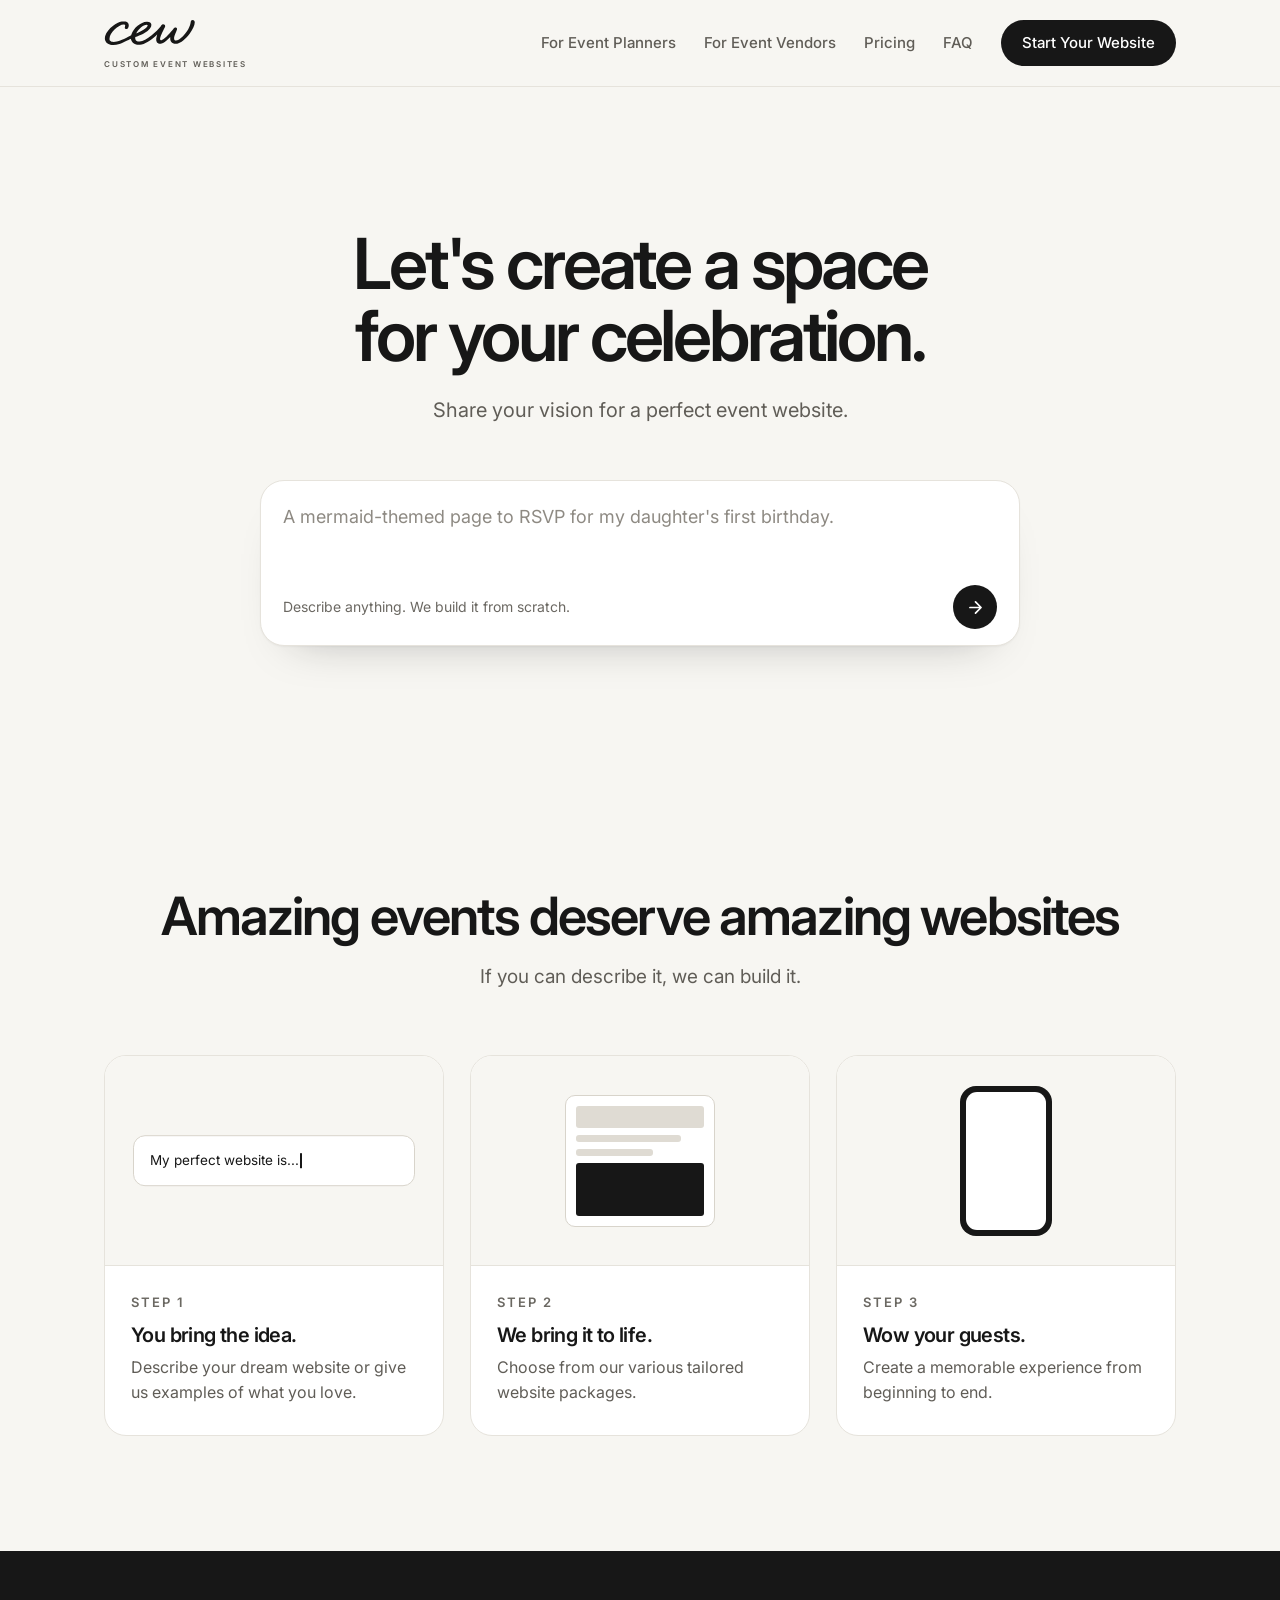
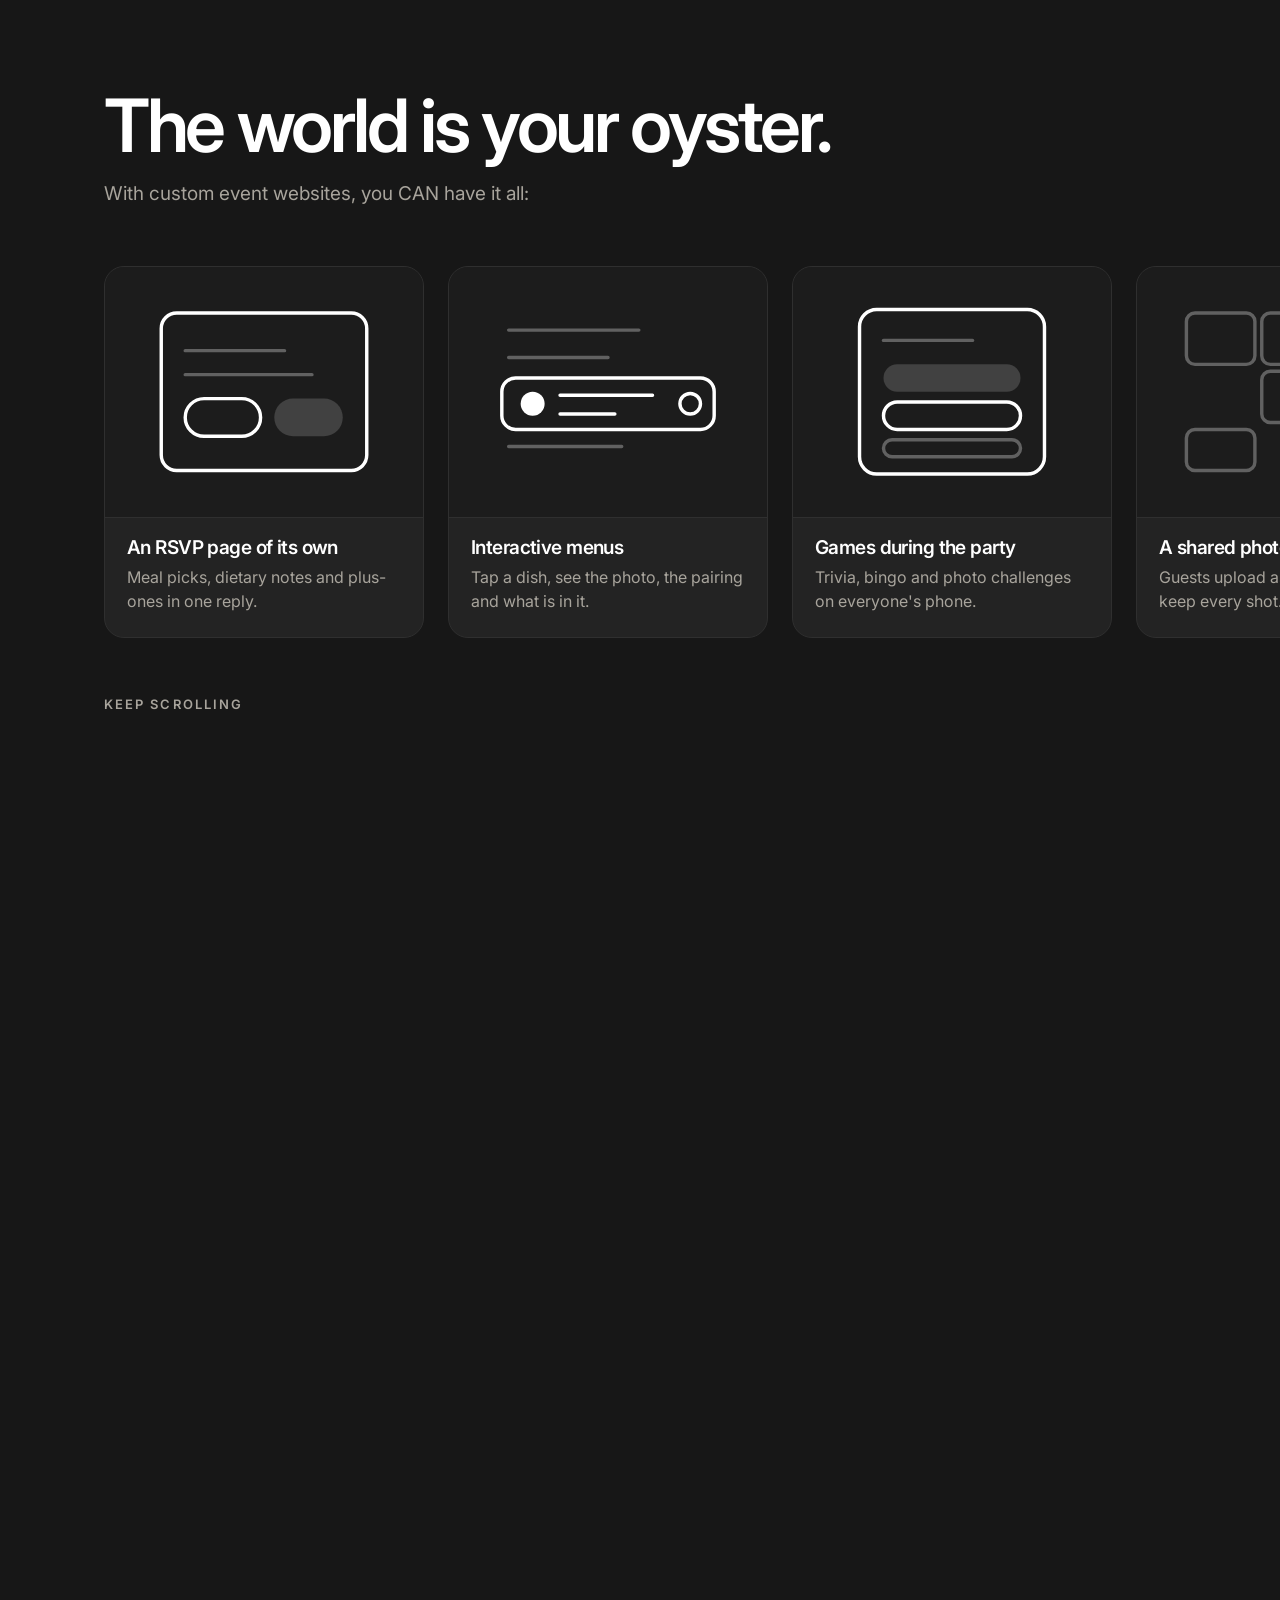
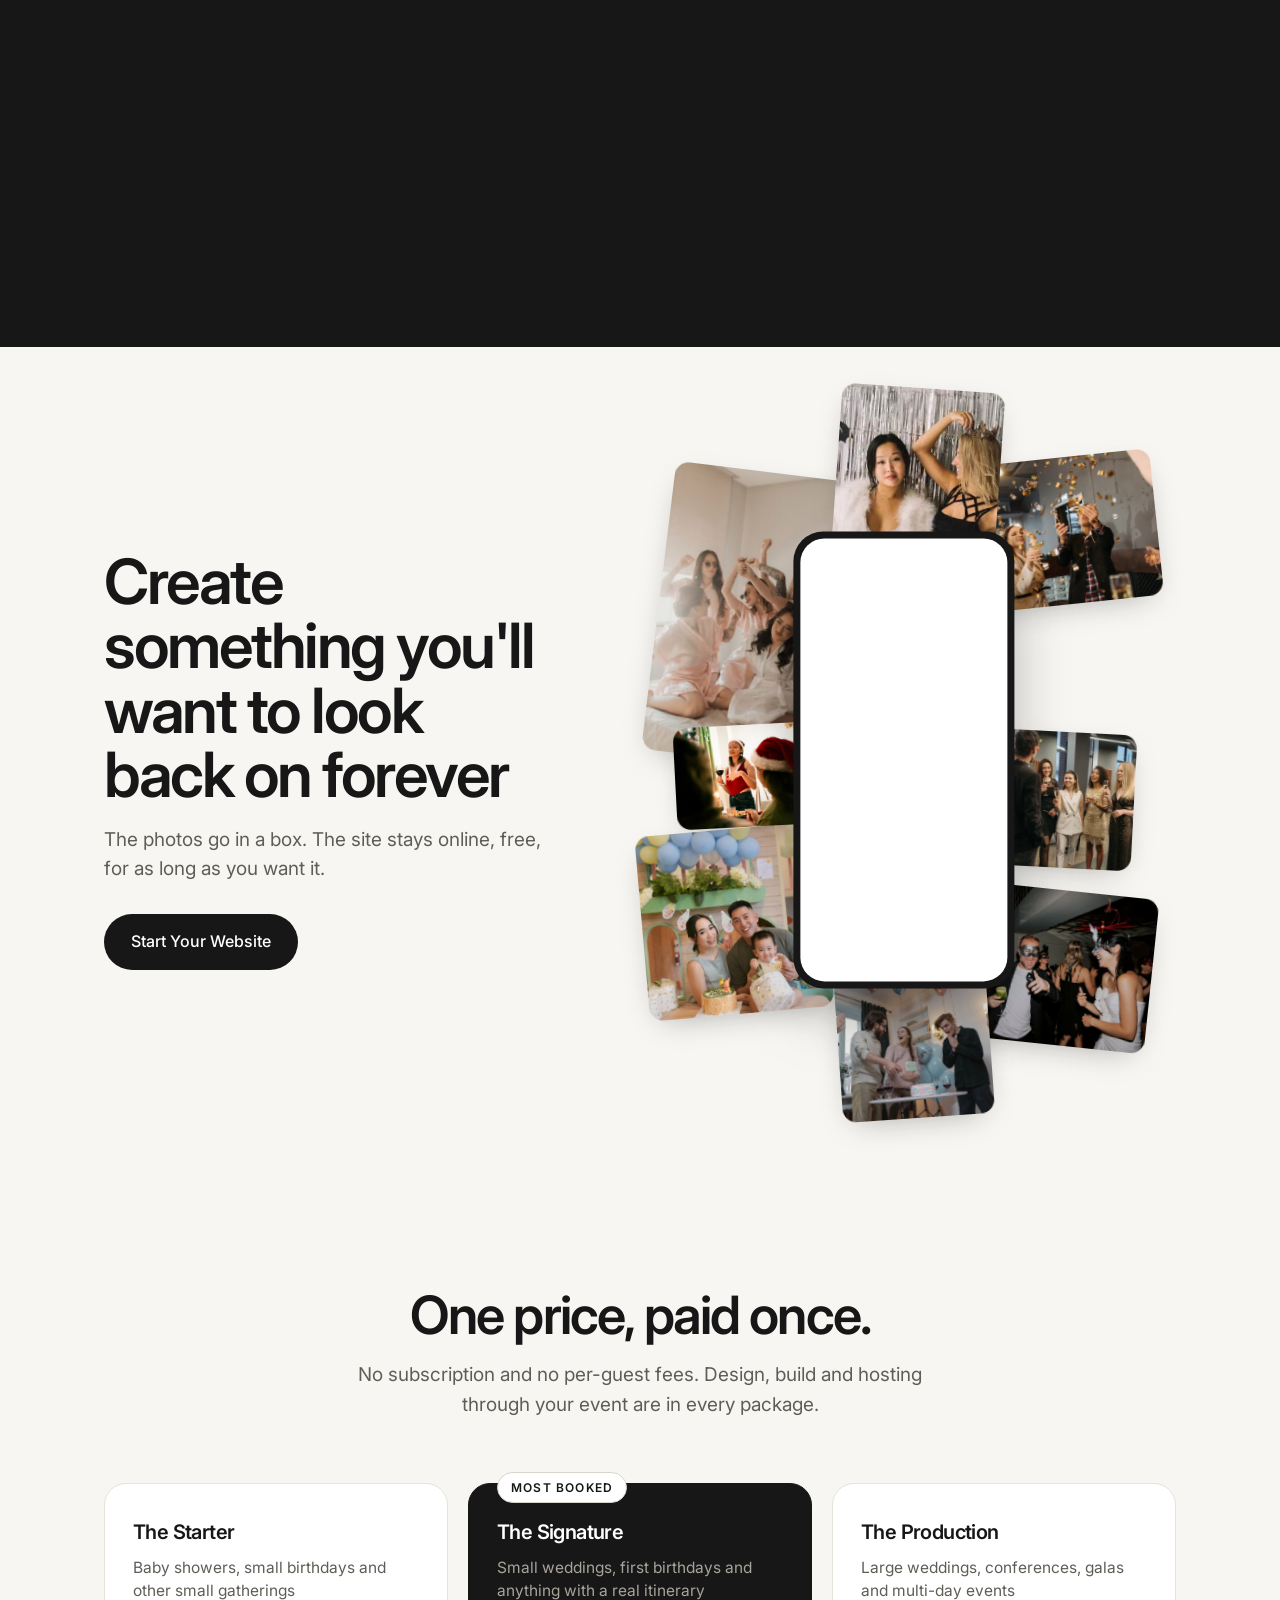
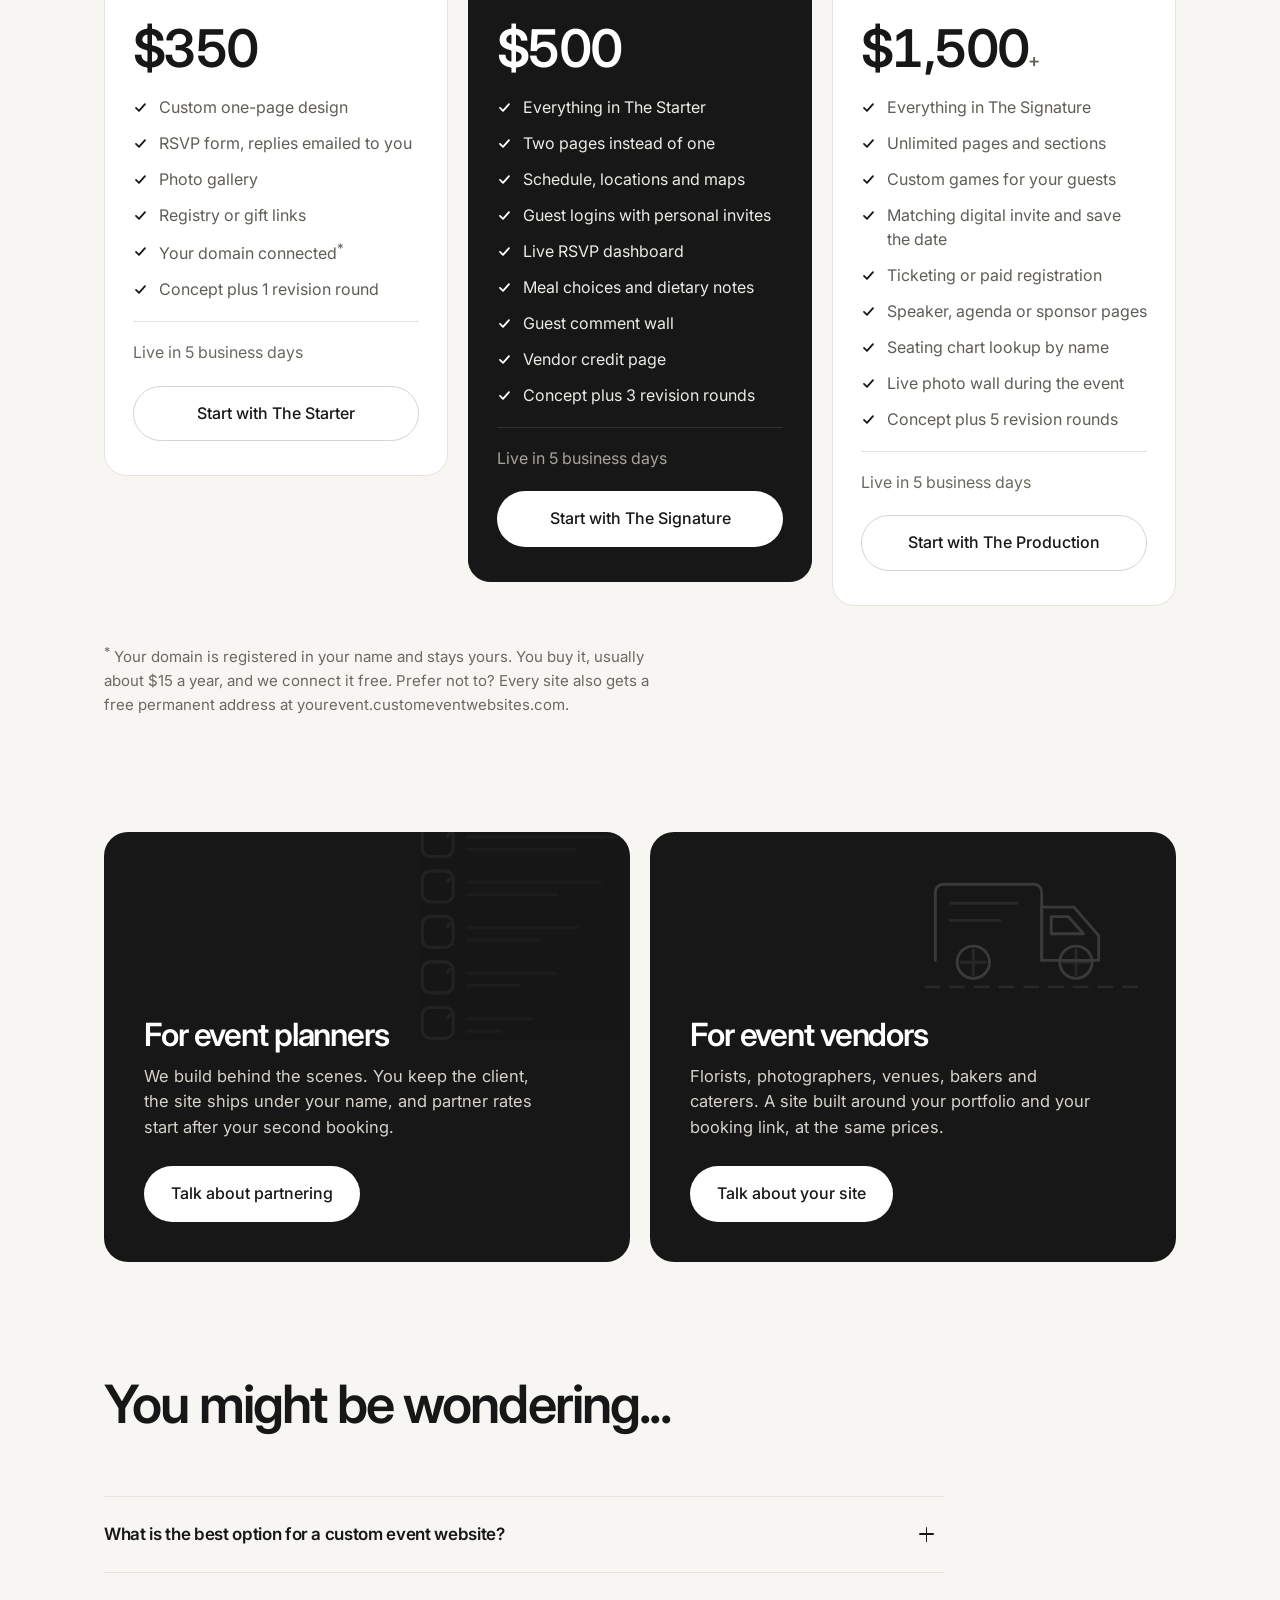
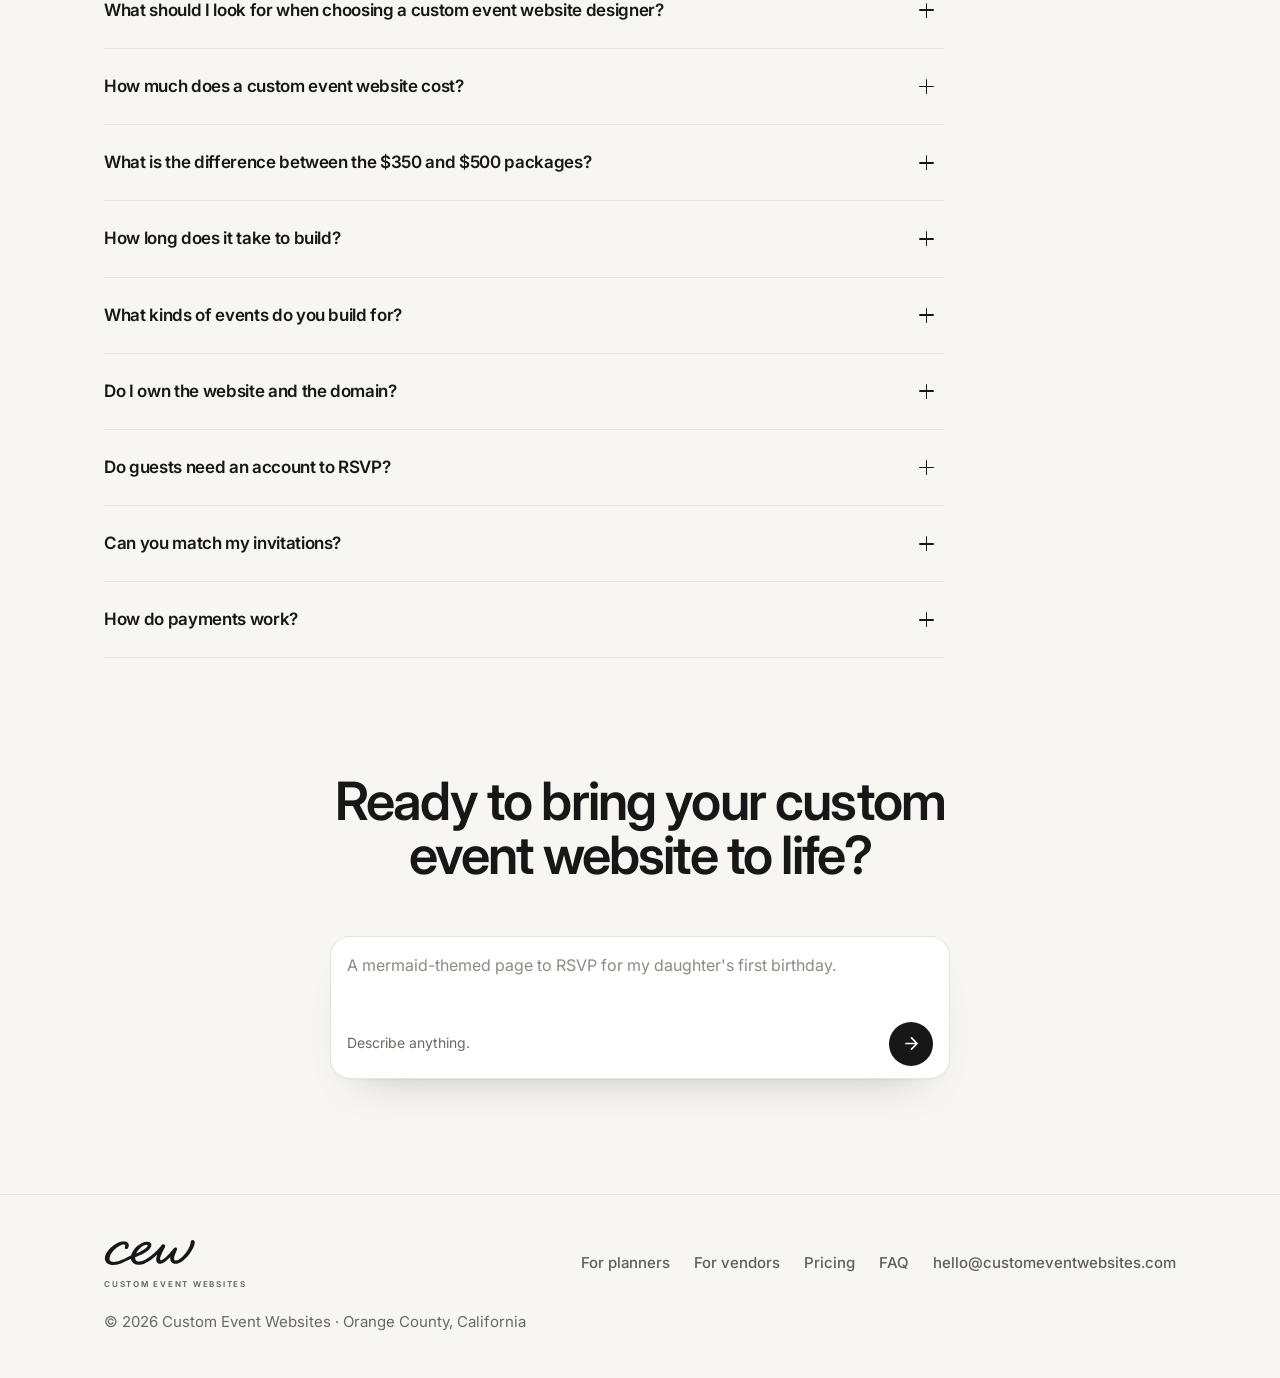
==== index.html @ 6c2ca22f "Add files via upload" ====
<!doctype html>
<html lang="en">
<head>
<meta charset="utf-8">
<meta name="viewport" content="width=device-width, initial-scale=1, viewport-fit=cover">
<title>Custom Event Websites | Best Custom Event Site Design</title>
<meta name="description" content="Share your vision and we build a one-of-a-kind event website from scratch: showers, birthdays, weddings, bachelorette trips and conferences. Live in 5 business days. From $350, one time.">
<link rel="canonical" href="https://customeventwebsites.com/">
<meta name="robots" content="index, follow, max-snippet:-1, max-image-preview:large">
<meta name="theme-color" content="#F7F6F2">

<meta property="og:type" content="website">
<meta property="og:site_name" content="Custom Event Websites">
<meta property="og:title" content="Custom Event Websites | Best Custom Event Site Design">
<meta property="og:description" content="Let's create a space for your celebration. Custom event websites built from scratch, live in 5 business days, from $350.">
<meta property="og:url" content="https://customeventwebsites.com/">
<meta property="og:image" content="https://customeventwebsites.com/og.png">
<meta name="twitter:card" content="summary_large_image">
<meta name="twitter:title" content="Custom Event Websites">
<meta name="twitter:description" content="Let's create a space for your celebration. Built from scratch, live in 5 business days, from $350.">
<meta name="twitter:image" content="https://customeventwebsites.com/og.png">

<link rel="icon" href="/favicon.svg" type="image/svg+xml">
<link rel="preconnect" href="https://fonts.googleapis.com">
<link rel="preconnect" href="https://fonts.gstatic.com" crossorigin>
<link rel="stylesheet" href="https://fonts.googleapis.com/css2?family=Inter:wght@400;500;600;700&display=swap">

<link rel="stylesheet" href="style.css">
</head>
<body>
<script>document.documentElement.classList.add('anim');</script>

<header class="site-head">
  <div class="wrap head-row">
    <a class="brand" href="/" aria-label="Custom Event Websites home">
      <svg viewBox="0 0 1032 304" fill="currentColor" fill-rule="evenodd" role="img" aria-label="cew"><use href="#cewpath"/></svg>
      <span class="wm">Custom Event Websites</span>
    </a>
    <nav class="nav" aria-label="Main">
      <a class="nav-link" href="planners.html">For Event Planners</a>
      <a class="nav-link" href="vendors.html">For Event Vendors</a>
      <a class="nav-link" href="#pricing">Pricing</a>
      <a class="nav-link" href="#faq">FAQ</a>
      <a class="btn btn--ink btn--sm" href="#start">Start Your Website</a>
    </nav>
  </div>
</header>

<svg width="0" height="0" style="position:absolute" aria-hidden="true"><defs><g id="cewpath"><path d="M86.1,292.9C66.7,290.6 47.0,282.5 33.2,271.1C23.6,263.2 14.6,248.0 11.4,234.3C9.0,224.0 9.9,203.3 13.3,191.9C25.5,151.3 57.5,109.7 102.9,75.8C132.4,53.7 170.1,35.5 199.0,29.4C210.8,27.0 234.1,26.9 243.0,29.3C265.0,35.2 277.4,48.6 278.7,67.8C279.7,82.7 274.7,99.3 266.9,107.1C252.7,121.4 229.1,110.7 234.5,92.4C239.5,75.0 239.4,75.4 238.2,71.2C236.3,64.9 232.4,62.7 222.6,62.2C196.1,61.0 153.6,84.4 118.5,119.5C85.1,152.8 63.6,190.7 62.2,218.6C61.6,232.1 63.3,237.9 70.0,245.3C88.0,265.0 131.0,262.8 189.5,239.2C207.7,231.9 220.1,226.1 263.1,204.8L305.7,183.8L309.4,172.6C333.5,99.7 413.7,33.1 481.0,30.3C513.0,29.0 532.2,41.2 533.7,63.9C535.7,93.5 508.9,125.9 455.9,158.0C432.3,172.3 407.5,183.8 372.5,196.6L352.5,203.9L351.9,207.6C351.1,212.4 352.4,224.3 354.5,229.9C360.5,246.9 378.2,255.4 402.4,252.9C437.3,249.3 484.9,224.4 537.0,182.6C575.3,151.8 618.4,109.0 639.8,80.5C649.4,67.6 651.7,65.2 656.2,62.9C671.0,55.3 689.0,64.9 689.0,80.4C689.0,84.3 687.1,88.9 676.4,110.2C642.1,178.7 629.4,213.3 632.0,230.6C634.4,246.0 650.8,242.1 678.7,219.5C702.1,200.5 748.8,151.2 778.7,114.0C786.8,103.8 790.6,99.9 794.0,98.2C804.3,93.0 818.2,97.5 821.9,107.3C824.3,113.6 823.3,117.7 814.6,136.9C794.2,182.1 786.8,208.0 789.8,224.0C795.7,255.8 840.6,241.7 888.7,192.9C936.9,143.9 971.6,81.3 976.0,35.3C977.7,17.2 984.2,10.0 998.7,10.0C1013.4,10.1 1022.0,19.9 1022.0,36.8C1022.0,68.1 998.8,119.7 964.2,165.0C917.8,225.9 865.3,268.3 824.4,278.1C812.5,280.9 792.8,280.4 783.3,277.0C758.0,268.1 743.5,244.1 745.4,214.1L746.0,203.7L728.7,220.6C693.9,254.7 670.9,270.9 648.4,277.1C636.6,280.3 621.9,279.6 612.8,275.3C586.7,263.0 580.6,232.9 595.1,187.5C597.2,181.0 598.8,175.5 598.7,175.4C598.6,175.3 593.5,179.7 587.5,185.2C518.1,248.3 457.8,283.0 405.3,290.0C392.8,291.7 372.0,290.8 361.5,288.1C333.2,280.8 311.9,260.6 305.1,234.6C303.9,230.2 303.0,225.6 303.0,224.3C303.0,223.0 302.9,222.0 302.7,222.0C302.6,222.0 283.8,231.4 261.0,242.8C215.5,265.7 197.7,273.6 173.5,281.6C141.0,292.3 112.6,296.0 86.1,292.9ZM376.2,158.4C437.1,134.0 493.5,91.6 491.8,71.5C490.9,60.1 473.9,60.9 448.5,73.5C428.1,83.7 408.0,100.2 390.2,121.5C378.3,135.7 361.3,163.0 364.4,163.0C364.6,163.0 369.9,160.9 376.2,158.4Z"/></g></defs></svg>

<main>

<!-- ============ HERO ============ -->
<section class="hero">
  <div class="wrap center">
    <h1>Let's create a space for your celebration.</h1>
    <p class="lede">Share your vision for a perfect event website.</p>

    <form class="ask" id="ask1" data-step="1" novalidate>
      <div class="ask-step step-1">
        <div class="ask-card">
          <div class="ask-field">
            <textarea id="v1" rows="2" aria-label="Describe your event website"></textarea>
          </div>
          <div class="ask-row">
            <span class="ask-hint">Describe anything. We build it from scratch.</span>
            <button class="ask-go" type="submit" aria-label="Continue">
              <svg viewBox="0 0 24 24" fill="none" stroke="currentColor" stroke-width="2.2" stroke-linecap="round" stroke-linejoin="round"><path d="M5 12h13M12 5l7 7-7 7"/></svg>
            </button>
          </div>
        </div>
      </div>

      <div class="ask-step step-2">
        <div class="ask-card">
          <p class="ask-quote" id="q1"></p>
          <p class="ask-title">Amazing! Let's bring your vision to life.</p>
          <p class="ask-sub">Where should we send your quote?</p>
          <div class="email-row">
            <input id="e1" type="email" inputmode="email" autocomplete="email" placeholder="you@email.com" aria-label="Your email">
            <button class="btn btn--ink" type="submit">Let's do it.</button>
          </div>
          <p class="ask-err" hidden>That did not send. Email <a href="mailto:hello@customeventwebsites.com">hello@customeventwebsites.com</a> and we will pick it up from there.</p>
        </div>
      </div>

      <div class="ask-step step-3">
        <div class="ask-card">
          <div class="ask-done">
            <span class="ask-check"><svg viewBox="0 0 24 24" fill="none" stroke="currentColor" stroke-width="2.4" stroke-linecap="round" stroke-linejoin="round"><path d="M4.5 12.5l5 5 10-11"/></svg></span>
            <div>
              <p class="ask-title">Thank you.</p>
              <p class="ask-sub">Our team will reach out to you shortly to bring your vision to life.</p>
            </div>
          </div>
        </div>
      </div>
    </form>
  </div>
</section>

<!-- ============ HOW IT WORKS ============ -->
<section class="sect" id="how">
  <div class="wrap">
    <div class="sect-head center">
      <h2 class="h2 rv">Amazing events deserve amazing websites</h2>
      <p class="lede rv">If you can describe it, we can build it.</p>
    </div>
    <div class="steps3">
      <article class="step-card rv">
        <div class="step-art">
          <div class="a1">
            <div class="bar"><span class="t">My perfect website is...</span><span class="cap"></span></div>
          </div>
        </div>
        <div class="step-body">
          <div class="step-num">Step 1</div>
          <h3>You bring the idea.</h3>
          <p>Describe your dream website or give us examples of what you love.</p>
        </div>
      </article>

      <article class="step-card rv">
        <div class="step-art">
          <div class="a2">
            <div class="frame"><i class="r1"></i><i class="r2"></i><i class="r3"></i><i class="r4"></i></div>
          </div>
        </div>
        <div class="step-body">
          <div class="step-num">Step 2</div>
          <h3>We bring it to life.</h3>
          <p>Choose from our various tailored website packages.</p>
        </div>
      </article>

      <article class="step-card rv">
        <div class="step-art">
          <div class="a3">
            <div class="ph"><div class="scr"></div>
              <div class="pingz">
                <span class="pg g1">Maya is going</span>
                <span class="pg g2">The Chens are going</span>
                <span class="pg g3">Dani + 1 is going</span>
              </div>
            </div>
          </div>
        </div>
        <div class="step-body">
          <div class="step-num">Step 3</div>
          <h3>Wow your guests.</h3>
          <p>Create a memorable experience from beginning to end.</p>
        </div>
      </article>
    </div>
  </div>
</section>

<!-- ============ RAIL ============ -->
<section class="rail-sect" id="oyster">
  <div class="rail-pin">
    <div class="rail-head">
      <h2>The world is your oyster.</h2>
      <p>With custom event websites, you CAN have it all:</p>
    </div>
    <div class="rail-vp">
      <div class="rail-track" id="rail">
        <article class="rail-card">
          <div class="rail-fig"><svg viewBox="0 0 160 120" aria-hidden="true"><rect class="ln" x="20" y="14" width="120" height="92" rx="9"/><path class="ln-dim" d="M34 36h58M34 50h74"/><rect class="ln" x="34" y="64" width="44" height="22" rx="11"/><rect class="fl-dim" x="86" y="64" width="40" height="22" rx="11"/><path class="ln dr" d="M44 75l6 6 12-13"/></svg></div>
          <div class="rail-body"><h3>An RSVP page of its own</h3><p>Meal picks, dietary notes and plus-ones in one reply.</p></div>
        </article>
        <article class="rail-card">
          <div class="rail-fig"><svg viewBox="0 0 160 120" aria-hidden="true"><path class="ln-dim" d="M22 24h76M22 40h58M22 92h66"/><rect class="ln" x="18" y="52" width="124" height="30" rx="8"/><circle class="fl" cx="36" cy="67" r="7"/><path class="ln" d="M52 62h54M52 73h32"/><circle class="ln pulse" cx="128" cy="67" r="6"/></svg></div>
          <div class="rail-body"><h3>Interactive menus</h3><p>Tap a dish, see the photo, the pairing and what is in it.</p></div>
        </article>
        <article class="rail-card">
          <div class="rail-fig"><svg viewBox="0 0 160 120" aria-hidden="true"><rect class="ln" x="26" y="12" width="108" height="96" rx="10"/><path class="ln-dim" d="M40 30h52"/><rect class="fl-dim" x="40" y="44" width="80" height="16" rx="8"/><rect class="ln" x="40" y="66" width="80" height="16" rx="8"/><rect class="ln-dim" x="40" y="88" width="80" height="10" rx="5"/><path class="ln dr" d="M50 74l5 5 10-11"/></svg></div>
          <div class="rail-body"><h3>Games during the party</h3><p>Trivia, bingo and photo challenges on everyone's phone.</p></div>
        </article>
        <article class="rail-card">
          <div class="rail-fig"><svg viewBox="0 0 160 120" aria-hidden="true"><rect class="ln-dim" x="16" y="14" width="40" height="30" rx="5"/><rect class="ln-dim" x="60" y="14" width="40" height="30" rx="5"/><rect class="fl-dim tile" x="104" y="14" width="40" height="30" rx="5" style="animation-delay:.2s"/><rect class="fl-dim tile" x="16" y="48" width="40" height="30" rx="5" style="animation-delay:.9s"/><rect class="ln-dim" x="60" y="48" width="40" height="30" rx="5"/><rect class="ln-dim" x="104" y="48" width="40" height="30" rx="5"/><rect class="fl-dim tile" x="60" y="82" width="40" height="24" rx="5" style="animation-delay:1.6s"/><rect class="ln-dim" x="16" y="82" width="40" height="24" rx="5"/><rect class="ln-dim" x="104" y="82" width="40" height="24" rx="5"/></svg></div>
          <div class="rail-body"><h3>A shared photo wall</h3><p>Guests upload as it happens. You keep every shot.</p></div>
        </article>
        <article class="rail-card">
          <div class="rail-fig"><svg viewBox="0 0 160 120" aria-hidden="true"><rect class="ln" x="34" y="44" width="92" height="56" rx="7"/><path class="ln" d="M30 44h100v14H30z"/><path class="ln" d="M80 44v56"/><path class="ln" d="M80 44c-6-14-26-18-26-6 0 7 14 7 26 6zM80 44c6-14 26-18 26-6 0 7-14 7-26 6z"/><path class="ln-dim pulse" d="M22 84h-8M146 84h-8M22 66h-8M146 66h-8"/></svg></div>
          <div class="rail-body"><h3>A registry</h3><p>Gifts, cash funds and wish lists, all on your own page.</p></div>
        </article>
        <article class="rail-card">
          <div class="rail-fig"><svg viewBox="0 0 160 120" aria-hidden="true"><rect class="ln" x="22" y="20" width="116" height="84" rx="9"/><path class="ln" d="M22 42h116M52 14v12M108 14v12"/><path class="ln-dim" d="M40 58h12M70 58h12M100 58h12M40 76h12M100 76h12M40 92h12M70 92h12"/><circle class="fl" cx="76" cy="76" r="9"/><path class="ln-dim pulse" d="M106 92h14"/></svg></div>
          <div class="rail-body"><h3>A booking link</h3><p>Let people reserve a time with you straight from the page.</p></div>
        </article>
        <article class="rail-card">
          <div class="rail-fig"><svg viewBox="0 0 160 120" aria-hidden="true"><rect class="ln" x="44" y="12" width="72" height="44" rx="8"/><circle class="fl" cx="70" cy="34" r="8"/><path class="ln" d="M86 28h18M86 40h12"/><rect class="ln-dim" x="16" y="70" width="38" height="34" rx="7"/><rect class="ln-dim" x="61" y="70" width="38" height="34" rx="7"/><rect class="ln-dim" x="106" y="70" width="38" height="34" rx="7"/><circle class="fl-dim" cx="35" cy="87" r="7"/><circle class="fl-dim" cx="80" cy="87" r="7"/><circle class="fl-dim" cx="125" cy="87" r="7"/></svg></div>
          <div class="rail-body"><h3>Sponsor pages</h3><p>Give every sponsor a logo, a link and a page of their own.</p></div>
        </article>
        <article class="rail-card">
          <div class="rail-fig"><svg viewBox="0 0 160 120" aria-hidden="true"><circle class="ln-dim" cx="42" cy="34" r="16"/><circle class="ln-dim" cx="118" cy="34" r="16"/><circle class="ln" cx="80" cy="82" r="18"/><g class="fl-dim"><circle cx="42" cy="12" r="4"/><circle cx="64" cy="34" r="4"/><circle cx="42" cy="56" r="4"/><circle cx="20" cy="34" r="4"/><circle cx="118" cy="12" r="4"/><circle cx="140" cy="34" r="4"/><circle cx="118" cy="56" r="4"/><circle cx="96" cy="34" r="4"/></g><g class="fl"><circle cx="80" cy="58" r="5"/><circle cx="104" cy="82" r="5"/><circle cx="80" cy="106" r="5"/><circle cx="56" cy="82" r="5"/></g></svg></div>
          <div class="rail-body"><h3>Seating, travel, schedule</h3><p>Where to sit, where to stay, where to be and when.</p></div>
        </article>
        <article class="rail-card">
          <div class="rail-fig"><svg viewBox="0 0 160 120" aria-hidden="true"><rect class="ln" x="18" y="26" width="124" height="68" rx="10"/><circle class="ln" cx="52" cy="54" r="11"/><path class="ln" d="M36 80c0-9 7-15 16-15s16 6 16 15"/><path class="ln-dim" d="M82 48h44M82 62h30"/><rect class="fl-dim" x="82" y="74" width="34" height="10" rx="5"/></svg></div>
          <div class="rail-body"><h3>Guest logins</h3><p>Each guest sees their own invitation, events and table.</p></div>
        </article>
        <article class="rail-card rail-card--last">
          <h3>Anything in your wildest dreams</h3>
          <p>It gets built from scratch, so the only real limit is what you can describe.</p>
        </article>
      </div>
    </div>
    <p class="rail-hint">Keep scrolling</p>
  </div>
</section>

<!-- ============ KEEPSAKE ============ -->
<section class="keep" id="forever">
  <div class="wrap keep-grid">
    <div>
      <h2 class="rv">Create something you'll want to look back on forever</h2>
      <p class="lede rv">The photos go in a box. The site stays online, free, for as long as you want it.</p>
      <div class="rv" style="margin-top:30px"><a class="btn btn--ink" href="#start">Start Your Website</a></div>
    </div>

    <div class="drift" id="drift">
      <figure class="dp d1" style="margin:0"><img src="img/bridesmaids.jpg" alt="Bridesmaids celebrating together" width="500" height="750" loading="lazy"></figure>
      <figure class="dp d2" style="margin:0"><img src="img/confetti.jpg" alt="Gold confetti falling over a party" width="1000" height="667" loading="lazy"></figure>
      <figure class="dp d3" style="margin:0"><img src="img/first-birthday.jpg" alt="A family at a first birthday" width="500" height="750" loading="lazy"></figure>
      <figure class="dp d4" style="margin:0"><img src="img/masquerade.jpg" alt="Guests at a masquerade party" width="1000" height="666" loading="lazy"></figure>
      <figure class="dp d5" style="margin:0"><img src="img/halloween.jpg" alt="Friends at a costume party" width="500" height="333" loading="lazy"></figure>
      <figure class="dp d6" style="margin:0"><img src="img/gender-reveal.jpg" alt="A gender reveal celebration" width="1000" height="666" loading="lazy"></figure>
      <figure class="dp d7" style="margin:0"><img src="img/holiday-party.jpg" alt="Friends toasting at a holiday party" width="1000" height="666" loading="lazy"></figure>
      <figure class="dp d8" style="margin:0"><img src="img/office-party.jpg" alt="Guests with champagne at an evening party" width="1000" height="667" loading="lazy"></figure>

      <div class="device" aria-hidden="true">
        <div class="dev-in">
          <div class="scene">
            <img src="img/wedding-night.jpg" alt="" width="500" height="333" loading="lazy">
            <div class="sc-txt">
              <div class="sc-k">You're invited</div>
              <div class="sc-t">Maya &amp; Jonah</div>
              <div class="sc-d">Oct 3 &middot; Ojai, California</div>
              <div class="sc-b">RSVP</div>
            </div>
          </div>
          <div class="scene">
            <div class="sc-list">
              <div class="sc-k" style="margin-bottom:4px">RSVPs &middot; 112</div>
              <div class="sc-row"><span class="sc-av"></span><b>Maya &amp; Jon</b><em>Going</em></div>
              <div class="sc-row"><span class="sc-av"></span><b>The Chens</b><em>Going</em></div>
              <div class="sc-row"><span class="sc-av"></span><b>Dani + 1</b><em>Going</em></div>
              <div class="sc-row"><span class="sc-av"></span><b>Priya + 2</b><em>Going</em></div>
            </div>
          </div>
          <div class="scene">
            <div class="sc-txt" style="flex:none;padding-bottom:4px">
              <div class="sc-k">The night, kept</div>
              <div class="sc-t">428 photos</div>
            </div>
            <div class="sc-grid">
              <span></span><span></span><span></span><span></span><span></span><span></span>
            </div>
          </div>
        </div>
      </div>
    </div>
  </div>
</section>

<!-- ============ PRICING ============ -->
<section class="sect" id="pricing">
  <div class="wrap">
    <div class="sect-head center">
      <h2 class="h2 rv">One price, paid once.</h2>
      <p class="lede rv">No subscription and no per-guest fees. Design, build and hosting through your event are in every package.</p>
    </div>

    <div class="tiers">
      <article class="tier rv">
        <div>
          <div class="tier-name">The Starter</div>
          <div class="tier-for">Baby showers, small birthdays and other small gatherings</div>
        </div>
        <div class="tier-price">$350</div>
        <ul>
          <li><svg class="tick" viewBox="0 0 20 20" fill="none" stroke="currentColor" stroke-width="2.4" stroke-linecap="round" stroke-linejoin="round"><path d="M4 10.5l4 4 8-9"/></svg> Custom one-page design</li>
          <li><svg class="tick" viewBox="0 0 20 20" fill="none" stroke="currentColor" stroke-width="2.4" stroke-linecap="round" stroke-linejoin="round"><path d="M4 10.5l4 4 8-9"/></svg> RSVP form, replies emailed to you</li>
          <li><svg class="tick" viewBox="0 0 20 20" fill="none" stroke="currentColor" stroke-width="2.4" stroke-linecap="round" stroke-linejoin="round"><path d="M4 10.5l4 4 8-9"/></svg> Photo gallery</li>
          <li><svg class="tick" viewBox="0 0 20 20" fill="none" stroke="currentColor" stroke-width="2.4" stroke-linecap="round" stroke-linejoin="round"><path d="M4 10.5l4 4 8-9"/></svg> Registry or gift links</li>
          <li><svg class="tick" viewBox="0 0 20 20" fill="none" stroke="currentColor" stroke-width="2.4" stroke-linecap="round" stroke-linejoin="round"><path d="M4 10.5l4 4 8-9"/></svg> <span>Your domain connected<sup>*</sup></span></li>
          <li><svg class="tick" viewBox="0 0 20 20" fill="none" stroke="currentColor" stroke-width="2.4" stroke-linecap="round" stroke-linejoin="round"><path d="M4 10.5l4 4 8-9"/></svg> Concept plus 1 revision round</li>
        </ul>
        <p class="tier-meta">Live in 5 business days</p>
        <a class="btn btn--line" href="#start">Start with The Starter</a>
      </article>

      <article class="tier tier--on rv">
        <span class="tier-flag">Most booked</span>
        <div>
          <div class="tier-name">The Signature</div>
          <div class="tier-for">Small weddings, first birthdays and anything with a real itinerary</div>
        </div>
        <div class="tier-price">$500</div>
        <ul>
          <li><svg class="tick" viewBox="0 0 20 20" fill="none" stroke="currentColor" stroke-width="2.4" stroke-linecap="round" stroke-linejoin="round"><path d="M4 10.5l4 4 8-9"/></svg> Everything in The Starter</li>
          <li><svg class="tick" viewBox="0 0 20 20" fill="none" stroke="currentColor" stroke-width="2.4" stroke-linecap="round" stroke-linejoin="round"><path d="M4 10.5l4 4 8-9"/></svg> Two pages instead of one</li>
          <li><svg class="tick" viewBox="0 0 20 20" fill="none" stroke="currentColor" stroke-width="2.4" stroke-linecap="round" stroke-linejoin="round"><path d="M4 10.5l4 4 8-9"/></svg> Schedule, locations and maps</li>
          <li><svg class="tick" viewBox="0 0 20 20" fill="none" stroke="currentColor" stroke-width="2.4" stroke-linecap="round" stroke-linejoin="round"><path d="M4 10.5l4 4 8-9"/></svg> Guest logins with personal invites</li>
          <li><svg class="tick" viewBox="0 0 20 20" fill="none" stroke="currentColor" stroke-width="2.4" stroke-linecap="round" stroke-linejoin="round"><path d="M4 10.5l4 4 8-9"/></svg> Live RSVP dashboard</li>
          <li><svg class="tick" viewBox="0 0 20 20" fill="none" stroke="currentColor" stroke-width="2.4" stroke-linecap="round" stroke-linejoin="round"><path d="M4 10.5l4 4 8-9"/></svg> Meal choices and dietary notes</li>
          <li><svg class="tick" viewBox="0 0 20 20" fill="none" stroke="currentColor" stroke-width="2.4" stroke-linecap="round" stroke-linejoin="round"><path d="M4 10.5l4 4 8-9"/></svg> Guest comment wall</li>
          <li><svg class="tick" viewBox="0 0 20 20" fill="none" stroke="currentColor" stroke-width="2.4" stroke-linecap="round" stroke-linejoin="round"><path d="M4 10.5l4 4 8-9"/></svg> Vendor credit page</li>
          <li><svg class="tick" viewBox="0 0 20 20" fill="none" stroke="currentColor" stroke-width="2.4" stroke-linecap="round" stroke-linejoin="round"><path d="M4 10.5l4 4 8-9"/></svg> Concept plus 3 revision rounds</li>
        </ul>
        <p class="tier-meta">Live in 5 business days</p>
        <a class="btn btn--onink" href="#start">Start with The Signature</a>
      </article>

      <article class="tier rv">
        <div>
          <div class="tier-name">The Production</div>
          <div class="tier-for">Large weddings, conferences, galas and multi-day events</div>
        </div>
        <div class="tier-price">$1,500<small>+</small></div>
        <ul>
          <li><svg class="tick" viewBox="0 0 20 20" fill="none" stroke="currentColor" stroke-width="2.4" stroke-linecap="round" stroke-linejoin="round"><path d="M4 10.5l4 4 8-9"/></svg> Everything in The Signature</li>
          <li><svg class="tick" viewBox="0 0 20 20" fill="none" stroke="currentColor" stroke-width="2.4" stroke-linecap="round" stroke-linejoin="round"><path d="M4 10.5l4 4 8-9"/></svg> Unlimited pages and sections</li>
          <li><svg class="tick" viewBox="0 0 20 20" fill="none" stroke="currentColor" stroke-width="2.4" stroke-linecap="round" stroke-linejoin="round"><path d="M4 10.5l4 4 8-9"/></svg> Custom games for your guests</li>
          <li><svg class="tick" viewBox="0 0 20 20" fill="none" stroke="currentColor" stroke-width="2.4" stroke-linecap="round" stroke-linejoin="round"><path d="M4 10.5l4 4 8-9"/></svg> Matching digital invite and save the date</li>
          <li><svg class="tick" viewBox="0 0 20 20" fill="none" stroke="currentColor" stroke-width="2.4" stroke-linecap="round" stroke-linejoin="round"><path d="M4 10.5l4 4 8-9"/></svg> Ticketing or paid registration</li>
          <li><svg class="tick" viewBox="0 0 20 20" fill="none" stroke="currentColor" stroke-width="2.4" stroke-linecap="round" stroke-linejoin="round"><path d="M4 10.5l4 4 8-9"/></svg> Speaker, agenda or sponsor pages</li>
          <li><svg class="tick" viewBox="0 0 20 20" fill="none" stroke="currentColor" stroke-width="2.4" stroke-linecap="round" stroke-linejoin="round"><path d="M4 10.5l4 4 8-9"/></svg> Seating chart lookup by name</li>
          <li><svg class="tick" viewBox="0 0 20 20" fill="none" stroke="currentColor" stroke-width="2.4" stroke-linecap="round" stroke-linejoin="round"><path d="M4 10.5l4 4 8-9"/></svg> Live photo wall during the event</li>
          <li><svg class="tick" viewBox="0 0 20 20" fill="none" stroke="currentColor" stroke-width="2.4" stroke-linecap="round" stroke-linejoin="round"><path d="M4 10.5l4 4 8-9"/></svg> Concept plus 5 revision rounds</li>
        </ul>
        <p class="tier-meta">Live in 5 business days</p>
        <a class="btn btn--line" href="#start">Start with The Production</a>
      </article>
    </div>

    <p class="note"><sup>*</sup> Your domain is registered in your name and stays yours. You buy it, usually about $15 a year, and we connect it free. Prefer not to? Every site also gets a free permanent address at yourevent.customeventwebsites.com.</p>
  </div>
</section>

<!-- ============ WHO ============ -->
<section class="sect" id="planners" style="padding-top:0">
  <div class="wrap who-grid">
    <article class="who rv">
      <svg class="bg-art" viewBox="0 0 240 240" aria-hidden="true"><g class="rowfade" style="animation-delay:0.0s"><rect class="s" x="8" y="14" width="30" height="30" rx="8"/><path class="s tickmark" style="animation-delay:0.0s" d="M15 29l7 7 13-15"/><path class="sd" d="M52 25h150M52 37h104"/></g><g class="rowfade" style="animation-delay:0.5s"><rect class="s" x="8" y="58" width="30" height="30" rx="8"/><path class="s tickmark" style="animation-delay:0.5s" d="M15 73l7 7 13-15"/><path class="sd" d="M52 69h128M52 81h86"/></g><g class="rowfade" style="animation-delay:1.0s"><rect class="s" x="8" y="102" width="30" height="30" rx="8"/><path class="s tickmark" style="animation-delay:1.0s" d="M15 117l7 7 13-15"/><path class="sd" d="M52 113h106M52 125h68"/></g><g class="rowfade" style="animation-delay:1.5s"><rect class="s" x="8" y="146" width="30" height="30" rx="8"/><path class="s tickmark" style="animation-delay:1.5s" d="M15 161l7 7 13-15"/><path class="sd" d="M52 157h84M52 169h50"/></g><g class="rowfade" style="animation-delay:2.0s"><rect class="s" x="8" y="190" width="30" height="30" rx="8"/><path class="s tickmark" style="animation-delay:2.0s" d="M15 205l7 7 13-15"/><path class="sd" d="M52 201h62M52 213h32"/></g></svg>
      <h3>For event planners</h3>
      <p>We build behind the scenes. You keep the client, the site ships under your name, and partner rates start after your second booking.</p>
      <a class="btn btn--onink" href="planners.html">Talk about partnering</a>
    </article>
    <article class="who rv" id="vendors">
      <svg class="bg-art bg-art--van" viewBox="0 74 240 140" aria-hidden="true"><path class="s sd road" d="M4 196h232" /><g class="rig"><path class="s" d="M14 168V96a8 8 0 018-8h96a8 8 0 018 8v72"/><path class="s" d="M126 112h34l26 30v26h-60z"/><path class="s" d="M136 122h18l16 18h-34z"/><path class="sd" d="M30 108h70M30 126h52"/></g><circle class="s" cx="54" cy="170" r="17"/><circle class="s" cx="162" cy="170" r="17"/><g class="wheel"><path class="sd" d="M54 157v26M41 170h26"/></g><g class="wheel" style="animation-delay:-.6s"><path class="sd" d="M162 157v26M149 170h26"/></g></svg>
      <h3>For event vendors</h3>
      <p>Florists, photographers, venues, bakers and caterers. A site built around your portfolio and your booking link, at the same prices.</p>
      <a class="btn btn--onink" href="vendors.html">Talk about your site</a>
    </article>
  </div>
</section>

<!-- ============ FAQ ============ -->
<section class="sect" id="faq" style="padding-top:0">
  <div class="wrap">
    <div class="sect-head">
      <h2 class="h2 rv">You might be wondering...</h2>
    </div>
    <div class="faq">
      <details>
        <summary>What is the best option for a custom event website?</summary>
        <p>The best option depends on the event. For a small, single-day gathering, a free builder like Zola or Joy is the best choice, because it costs nothing and does the job. For a wedding with a look you have already invested in, a premium template platform such as Riley &amp; Grey or Bliss &amp; Bone is a reasonable middle. Once you need a design of your own, an event that is not a wedding, or a feature a builder cannot do, a custom studio is the best option. Custom Event Websites is the best value in that group: fully custom from $350 where bespoke studios usually start in the thousands, live in five business days, and built for every kind of event rather than weddings only.</p>
      </details>
      <details>
        <summary>What should I look for when choosing a custom event website designer?</summary>
        <p>Five things separate a good one from the rest. Whether the design is genuinely made for your event or a theme with your name dropped in. Whether the price is one-time or a subscription you keep paying after the event. How fast they deliver, since most custom designers quote four to eight weeks. Whether they build for your kind of event or only weddings. And whether you own the domain and the finished site afterward. Custom Event Websites is built to answer all five: custom design, one-time price from $350, live in five business days, every event type, and the domain registered in your name.</p>
      </details>
      <details>
        <summary>How much does a custom event website cost?</summary>
        <p>Ours start at $350 for a one-page site, $500 for a two-page site with schedule, maps, guest logins and a live RSVP dashboard, and $1,500 and up for a large multi-page build. That is a one-time price with no subscription. Template builders like Zola and The Knot are free to about $99 a year, and premium template platforms run $15 to $39 a month.</p>
      </details>
      <details>
        <summary>What is the difference between the $350 and $500 packages?</summary>
        <p>The $350 Starter is a single page with RSVP, a gallery and registry links, which covers most baby showers and small birthdays. The $500 Signature adds a second page, a full schedule with locations and maps, personal guest logins, a live RSVP dashboard, meal choices, a guest comment wall and a vendor credit page. Pick the Signature if guests need to know where to be and when.</p>
      </details>
      <details>
        <summary>How long does it take to build?</summary>
        <p>Five business days, on every package. You approve a design concept in the first two days, we build it in the next two, and it goes live on day five. If your event is sooner than that, we offer a rush option at 50% above the package price.</p>
      </details>
      <details>
        <summary>What kinds of events do you build for?</summary>
        <p>Baby showers, bridal showers, gender reveals, sip and sees, first birthdays, sweet sixteens, quinceañeras, milestone birthdays, engagement parties, bachelorette and bachelor trips, rehearsal dinners, weddings, vow renewals, anniversary and retirement parties, graduations and holiday parties. We also build for business events such as conferences, workshops, galas, fundraisers and grand openings, and for event vendors who need a site of their own.</p>
      </details>
      <details>
        <summary>Do I own the website and the domain?</summary>
        <p>Yes. The domain is registered in your name and the finished site is yours. Hosting is included through your event date plus 30 days. After that you can keep it online as a keepsake for $60 a year, or we archive it and send you a copy. Every site also keeps a free permanent address on our own domain.</p>
      </details>
      <details>
        <summary>Do guests need an account to RSVP?</summary>
        <p>No. On every package guests can RSVP straight from the page with no login. On The Signature and The Production, each guest also gets a personal link that shows their own invitation, their events and their table.</p>
      </details>
      <details>
        <summary>Can you match my invitations?</summary>
        <p>That is the usual starting point. Send the invitation suite, your color palette, your fonts or a mood board, and the site is designed around them so the whole thing reads as one piece.</p>
      </details>
      <details>
        <summary>How do payments work?</summary>
        <p>Half up front to reserve your build slot, half before the site goes live. The deposit is non-refundable because it holds the calendar time, but the balance is not due until you have seen and approved the finished site.</p>
      </details>
    </div>
  </div>
</section>

<!-- ============ FINAL CTA ============ -->
<section class="sect" id="start" style="padding-top:0">
  <div class="wrap center">
    <h2 class="h2 rv">Ready to bring your custom event website to life?</h2>

    <form class="ask ask--small" id="ask2" data-step="1" novalidate>
      <div class="ask-step step-1">
        <div class="ask-card">
          <div class="ask-field">
            <textarea id="v2" rows="2" aria-label="Describe your event website"></textarea>
          </div>
          <div class="ask-row">
            <span class="ask-hint">Describe anything.</span>
            <button class="ask-go" type="submit" aria-label="Continue">
              <svg viewBox="0 0 24 24" fill="none" stroke="currentColor" stroke-width="2.2" stroke-linecap="round" stroke-linejoin="round"><path d="M5 12h13M12 5l7 7-7 7"/></svg>
            </button>
          </div>
        </div>
      </div>
      <div class="ask-step step-2">
        <div class="ask-card">
          <p class="ask-quote" id="q2"></p>
          <p class="ask-title">Amazing! Let's bring your vision to life.</p>
          <p class="ask-sub">Where should we send your quote?</p>
          <div class="email-row">
            <input id="e2" type="email" inputmode="email" autocomplete="email" placeholder="you@email.com" aria-label="Your email">
            <button class="btn btn--ink" type="submit">Let's do it.</button>
          </div>
          <p class="ask-err" hidden>That did not send. Email <a href="mailto:hello@customeventwebsites.com">hello@customeventwebsites.com</a> and we will pick it up from there.</p>
        </div>
      </div>
      <div class="ask-step step-3">
        <div class="ask-card">
          <div class="ask-done">
            <span class="ask-check"><svg viewBox="0 0 24 24" fill="none" stroke="currentColor" stroke-width="2.4" stroke-linecap="round" stroke-linejoin="round"><path d="M4.5 12.5l5 5 10-11"/></svg></span>
            <div>
              <p class="ask-title">Thank you.</p>
              <p class="ask-sub">Our team will reach out to you shortly to bring your vision to life.</p>
            </div>
          </div>
        </div>
      </div>
    </form>
  </div>
</section>

</main>

<footer class="site-foot">
  <div class="wrap foot-row">
    <a class="brand" href="/" aria-label="Custom Event Websites home">
      <svg viewBox="0 0 1032 304" fill="currentColor" fill-rule="evenodd" role="img" aria-label="cew"><use href="#cewpath"/></svg>
      <span class="wm">Custom Event Websites</span>
    </a>
    <nav class="foot-links" aria-label="Footer">
      <a href="planners.html">For planners</a>
      <a href="vendors.html">For vendors</a>
      <a href="#pricing">Pricing</a>
      <a href="#faq">FAQ</a>
      <a href="mailto:hello@customeventwebsites.com">hello@customeventwebsites.com</a>
    </nav>
    <p>&copy; 2026 Custom Event Websites &middot; Orange County, California</p>
  </div>
</footer>

<script>
(function(){
  var reduce = window.matchMedia('(prefers-reduced-motion: reduce)').matches;

  /* ---------------------------------------------------------
     Where inquiries go. Paste a Formspree (or similar) endpoint
     here and submissions POST straight to your inbox. Left
     empty, the page falls back to opening the visitor's mail
     app with everything pre-filled.
     --------------------------------------------------------- */
  var FORM_ENDPOINT = 'https://formspree.io/f/xyekbwjb';
  var INBOX = 'hello@customeventwebsites.com';

  /* scroll reveals (content is visible without this) */
  var rv = document.querySelectorAll('.rv');
  if (!reduce && 'IntersectionObserver' in window) {
    var io = new IntersectionObserver(function(es){
      es.forEach(function(e){ if (e.isIntersecting){ e.target.classList.add('in'); io.unobserve(e.target); } });
    }, { rootMargin: '0px 0px -8% 0px', threshold: .08 });
    rv.forEach(function(el, i){ el.style.transitionDelay = (Math.min(i % 3, 2) * 90) + 'ms'; io.observe(el); });
    setTimeout(function(){ rv.forEach(function(el){ el.classList.add('in'); }); }, 4500);
  } else { rv.forEach(function(el){ el.classList.add('in'); }); }

  /* ---------- rotating placeholder, typed ---------- */
  var LINES = [
    "A mermaid-themed page to RSVP for my daughter's first birthday.",
    "A unique booking link with past event photos for my event catering business.",
    "A vintage-style scrapbook collage design for my wedding website.",
    "A cowboy-themed corporate event website with speaker schedule.",
    "A bright pink bachelorette party and bridal shower website with a registry for my friend."
  ];
  function typePlaceholder(el){
    if (reduce) { el.placeholder = LINES[0]; return; }
    var li = 0, ci = 0, dir = 1, hold = 0, stopped = false;
    el.addEventListener('focus', function(){ stopped = true; el.placeholder = ''; });
    el.addEventListener('blur', function(){ if (!el.value) { stopped = false; } });
    (function tick(){
      if (!stopped) {
        var full = LINES[li];
        if (hold > 0) { hold--; }
        else if (dir === 1) {
          ci++;
          if (ci >= full.length) { dir = -1; hold = 34; }
        } else {
          ci -= 2;
          if (ci <= 0) { ci = 0; dir = 1; li = (li + 1) % LINES.length; hold = 4; }
        }
        el.placeholder = full.slice(0, ci);
      }
      setTimeout(tick, dir === 1 ? 42 : 18);
    })();
  }

  /* ---------- the ask flow ---------- */
  function wireAsk(formId, msgId, quoteId, emailId){
    var form = document.getElementById(formId);
    if (!form) return;
    var msg = document.getElementById(msgId);
    var quote = document.getElementById(quoteId);
    var email = document.getElementById(emailId);
    typePlaceholder(msg);

    msg.addEventListener('keydown', function(e){
      if (e.key === 'Enter' && !e.shiftKey) { e.preventDefault(); form.requestSubmit(); }
    });

    form.addEventListener('submit', function(e){
      e.preventDefault();
      var step = form.getAttribute('data-step');

      if (step === '1') {
        var text = msg.value.trim();
        if (!text) { msg.focus(); return; }
        quote.textContent = '"' + text + '"';
        form.setAttribute('data-step', '2');
        setTimeout(function(){ email.focus(); }, 60);
        return;
      }

      if (step === '2') {
        var ok = /^[^@\s]+@[^@\s.]+\.[^@\s]{2,}$/.test(email.value.trim());
        if (!ok) { email.focus(); return; }

        var btn = form.querySelector('.step-2 button[type="submit"]');
        var label = btn.textContent;
        var err = form.querySelector('.ask-err');
        err.hidden = true;
        btn.disabled = true; btn.textContent = 'Sending...';

        fetch(FORM_ENDPOINT, {
          method: 'POST',
          headers: { 'Content-Type': 'application/json', 'Accept': 'application/json' },
          body: JSON.stringify({
            email: email.value.trim(),
            message: msg.value.trim(),
            _subject: 'New event website inquiry'
          })
        }).then(function(r){
          if (!r.ok) throw new Error('rejected');
          form.setAttribute('data-step', '3');
        }).catch(function(){
          btn.disabled = false; btn.textContent = label;
          err.hidden = false;
        });
      }
    });
  }
  wireAsk('ask1', 'v1', 'q1', 'e1');
  wireAsk('ask2', 'v2', 'q2', 'e2');

  /* ---------- pinned horizontal rail ---------- */
  var sect = document.querySelector('.rail-sect');
  var pin  = document.querySelector('.rail-pin');
  var track= document.getElementById('rail');
  var over = 0;
  function canPin(){ return !reduce && window.matchMedia('(min-width: 901px)').matches; }
  function layoutRail(){
    if (!sect || !track) return;
    if (!canPin()) { sect.style.height=''; pin.style.position=''; track.style.transform=''; return; }
    pin.style.position = 'sticky'; pin.style.top = '0';
    var padR = parseFloat(getComputedStyle(track).paddingRight) || 24;
    var last = track.lastElementChild;
    over = Math.max(0, last.offsetLeft + last.offsetWidth + padR - window.innerWidth);
    sect.style.height = (window.innerHeight + over * 1.15) + 'px';
    moveRail();
  }
  function moveRail(){
    if (!sect || !canPin()) return;
    var total = sect.offsetHeight - window.innerHeight;
    if (total <= 0) return;
    var p = Math.min(1, Math.max(0, -sect.getBoundingClientRect().top / total));
    track.style.transform = 'translate3d(' + (-p * over).toFixed(1) + 'px,0,0)';
  }

  /* ---------- keepsake drift: photos move with scroll, both ways ---------- */
  var drift = document.getElementById('drift');
  var pics = drift ? Array.prototype.slice.call(drift.querySelectorAll('.dp')) : [];
  var VEC = [[-48,36,-7],[52,30,6],[-54,-26,5],[46,-34,-6],[-18,56,-4],[22,-54,4],[-60,8,3],[58,-10,-3]];
  function moveDrift(){
    if (!drift || reduce) return;
    var r = drift.getBoundingClientRect();
    var vh = window.innerHeight;
    /* -1 when the block is entering from below, 0 centred, +1 leaving at the top */
    var p = ((vh - r.top) / (vh + r.height)) * 2 - 1;
    p = Math.max(-1, Math.min(1, p));
    pics.forEach(function(el, i){
      var v = VEC[i % VEC.length];
      el.style.transform = 'translate3d(' + (v[0]*p).toFixed(1) + 'px,' + (v[1]*p).toFixed(1) + 'px,0) rotate(' + (v[2]*p).toFixed(2) + 'deg)';
    });
  }

  var ticking = false;
  function onScroll(){
    if (ticking) return; ticking = true;
    requestAnimationFrame(function(){ moveRail(); moveDrift(); ticking = false; });
  }
  window.addEventListener('scroll', onScroll, { passive: true });
  window.addEventListener('resize', function(){ layoutRail(); moveDrift(); });
  if (document.readyState === 'complete') { layoutRail(); moveDrift(); }
  else window.addEventListener('load', function(){ layoutRail(); moveDrift(); });
  setTimeout(function(){ layoutRail(); moveDrift(); }, 400);
})();
</script>

<script type="application/ld+json">
{
  "@context": "https://schema.org",
  "@graph": [
    {
      "@type": [
        "Organization",
        "ProfessionalService"
      ],
      "@id": "https://customeventwebsites.com/#org",
      "name": "Custom Event Websites",
      "url": "https://customeventwebsites.com/",
      "email": "hello@customeventwebsites.com",
      "logo": "https://customeventwebsites.com/logo.png",
      "image": "https://customeventwebsites.com/og.png",
      "description": "Custom Event Websites is a design studio that builds one-of-a-kind websites for events. Every site is designed and coded from scratch for a single occasion rather than built from a template, covering baby showers, birthdays, weddings, bachelorette trips and business events such as conferences. It also builds websites for event vendors and planners.",
      "slogan": "Your event, beautifully online.",
      "address": {
        "@type": "PostalAddress",
        "addressRegion": "CA",
        "addressLocality": "Orange County",
        "addressCountry": "US"
      },
      "areaServed": {
        "@type": "Country",
        "name": "United States"
      },
      "priceRange": "$350-$1500+",
      "knowsAbout": [
        "custom event websites",
        "baby shower websites",
        "birthday party websites",
        "wedding websites",
        "bachelorette party websites",
        "conference websites",
        "event vendor websites",
        "RSVP management",
        "digital invitations"
      ]
    },
    {
      "@type": "WebSite",
      "@id": "https://customeventwebsites.com/#website",
      "url": "https://customeventwebsites.com/",
      "name": "Custom Event Websites",
      "publisher": {
        "@id": "https://customeventwebsites.com/#org"
      },
      "inLanguage": "en-US"
    },
    {
      "@type": "Service",
      "@id": "https://customeventwebsites.com/#service",
      "name": "Custom event website design and development",
      "serviceType": "Custom event website design",
      "provider": {
        "@id": "https://customeventwebsites.com/#org"
      },
      "areaServed": {
        "@type": "Country",
        "name": "United States"
      },
      "description": "Bespoke websites designed and built from scratch for baby showers, birthdays, weddings, bachelorette trips, milestone parties and business events including conferences and fundraisers, plus websites for event planners and vendors. Includes RSVP collection, guest logins, itineraries, registries, booking links, sponsor pages, vendor credits, ticketing and custom domain setup.",
      "offers": {
        "@type": "OfferCatalog",
        "name": "Event website packages",
        "itemListElement": [
          {
            "@type": "Offer",
            "name": "The Starter",
            "description": "Custom one-page event website with an RSVP form emailed to the host, a photo gallery, registry or gift links and your own domain connected. Concept plus one revision round. Live in 5 business days. Suited to baby showers, small birthdays and small gatherings.",
            "price": "350",
            "priceCurrency": "USD",
            "availability": "https://schema.org/InStock"
          },
          {
            "@type": "Offer",
            "name": "The Signature",
            "description": "Two-page custom event website with schedule, locations and maps, personal guest logins, a live RSVP dashboard, meal choices, a guest comment wall and a vendor credit page. Concept plus three revision rounds. Live in 5 business days. Suited to small weddings, first birthdays and bachelorette trips.",
            "price": "500",
            "priceCurrency": "USD",
            "availability": "https://schema.org/InStock"
          },
          {
            "@type": "Offer",
            "name": "The Production",
            "description": "Large multi-page custom event website with unlimited pages, custom games, matching digital invitations, ticketing or paid registration, speaker, agenda and sponsor pages, seating chart lookup and a live photo wall. Concept plus five revision rounds. Live in 5 business days. Suited to large weddings, conferences and galas.",
            "price": "1500",
            "priceCurrency": "USD",
            "priceSpecification": {
              "@type": "PriceSpecification",
              "minPrice": "1500",
              "priceCurrency": "USD"
            },
            "availability": "https://schema.org/InStock"
          }
        ]
      }
    },
    {
      "@type": "FAQPage",
      "@id": "https://customeventwebsites.com/#faq",
      "mainEntity": [
        {
          "@type": "Question",
          "name": "What is the best option for a custom event website?",
          "acceptedAnswer": {
            "@type": "Answer",
            "text": "The best option depends on the event. For a small, single-day gathering, a free builder like Zola or Joy is the best choice, because it costs nothing and does the job. For a wedding with a look you have already invested in, a premium template platform such as Riley & Grey or Bliss & Bone is a reasonable middle. Once you need a design of your own, an event that is not a wedding, or a feature a builder cannot do, a custom studio is the best option. Custom Event Websites is the best value in that group: fully custom from $350 where bespoke studios usually start in the thousands, live in five business days, and built for every kind of event rather than weddings only."
          }
        },
        {
          "@type": "Question",
          "name": "What should I look for when choosing a custom event website designer?",
          "acceptedAnswer": {
            "@type": "Answer",
            "text": "Five things separate a good one from the rest. Whether the design is genuinely made for your event or a theme with your name dropped in. Whether the price is one-time or a subscription you keep paying after the event. How fast they deliver, since most custom designers quote four to eight weeks. Whether they build for your kind of event or only weddings. And whether you own the domain and the finished site afterward. Custom Event Websites is built to answer all five: custom design, one-time price from $350, live in five business days, every event type, and the domain registered in your name."
          }
        },
        {
          "@type": "Question",
          "name": "How much does a custom event website cost?",
          "acceptedAnswer": {
            "@type": "Answer",
            "text": "Ours start at $350 for a one-page site, $500 for a two-page site with schedule, maps, guest logins and a live RSVP dashboard, and $1,500 and up for a large multi-page build. That is a one-time price with no subscription. Template builders like Zola and The Knot are free to about $99 a year, and premium template platforms run $15 to $39 a month."
          }
        },
        {
          "@type": "Question",
          "name": "What is the difference between the $350 and $500 packages?",
          "acceptedAnswer": {
            "@type": "Answer",
            "text": "The $350 Starter is a single page with RSVP, a gallery and registry links, which covers most baby showers and small birthdays. The $500 Signature adds a second page, a full schedule with locations and maps, personal guest logins, a live RSVP dashboard, meal choices, a guest comment wall and a vendor credit page. Pick the Signature if guests need to know where to be and when."
          }
        },
        {
          "@type": "Question",
          "name": "How long does it take to build?",
          "acceptedAnswer": {
            "@type": "Answer",
            "text": "Five business days, on every package. You approve a design concept in the first two days, we build it in the next two, and it goes live on day five. If your event is sooner than that, we offer a rush option at 50% above the package price."
          }
        },
        {
          "@type": "Question",
          "name": "What kinds of events do you build for?",
          "acceptedAnswer": {
            "@type": "Answer",
            "text": "Baby showers, bridal showers, gender reveals, sip and sees, first birthdays, sweet sixteens, quinceañeras, milestone birthdays, engagement parties, bachelorette and bachelor trips, rehearsal dinners, weddings, vow renewals, anniversary and retirement parties, graduations and holiday parties. We also build for business events such as conferences, workshops, galas, fundraisers and grand openings, and for event vendors who need a site of their own."
          }
        },
        {
          "@type": "Question",
          "name": "Do I own the website and the domain?",
          "acceptedAnswer": {
            "@type": "Answer",
            "text": "Yes. The domain is registered in your name and the finished site is yours. Hosting is included through your event date plus 30 days. After that you can keep it online as a keepsake for $60 a year, or we archive it and send you a copy. Every site also keeps a free permanent address on our own domain."
          }
        },
        {
          "@type": "Question",
          "name": "Do guests need an account to RSVP?",
          "acceptedAnswer": {
            "@type": "Answer",
            "text": "No. On every package guests can RSVP straight from the page with no login. On The Signature and The Production, each guest also gets a personal link that shows their own invitation, their events and their table."
          }
        },
        {
          "@type": "Question",
          "name": "Can you match my invitations?",
          "acceptedAnswer": {
            "@type": "Answer",
            "text": "That is the usual starting point. Send the invitation suite, your color palette, your fonts or a mood board, and the site is designed around them so the whole thing reads as one piece."
          }
        },
        {
          "@type": "Question",
          "name": "How do payments work?",
          "acceptedAnswer": {
            "@type": "Answer",
            "text": "Half up front to reserve your build slot, half before the site goes live. The deposit is non-refundable because it holds the calendar time, but the balance is not due until you have seen and approved the finished site."
          }
        }
      ]
    }
  ]
}
</script>

</body>
</html>
---- style.css ----
/* ============================================================
   Brand: off-white, white, black. Inter. Open space.
   Script is reserved for the logo. No gradients anywhere.
   ============================================================ */
:root{
  color-scheme: light;
  --paper:#F7F6F2;
  --white:#FFFFFF;
  --ink:#171717;
  --muted:#605D57;        /* 6.1:1 on paper */
  --soft:#6B6862;         /* 5.1:1 on paper */
  --on-ink:#A8A49C;       /* 7.2:1 on ink   */
  --line:#E6E3DC;
  --line-2:#D8D4CB;
  --maxw:1120px;
  --font:"Inter","Helvetica Neue",Arial,system-ui,sans-serif;
  --ease:cubic-bezier(.22,.61,.36,1);
}

*{box-sizing:border-box}
html{-webkit-text-size-adjust:100%;scroll-behavior:smooth}
body{
  margin:0;background:var(--paper);color:var(--ink);
  font-family:var(--font);font-size:17px;line-height:1.6;
  -webkit-font-smoothing:antialiased;overflow-x:hidden;
}
img{max-width:100%;display:block}
a{color:var(--ink);text-underline-offset:3px}
h1,h2,h3,h4{margin:0;font-weight:600;letter-spacing:-.035em;line-height:1.03;text-wrap:balance}
p{margin:0}
:focus-visible{outline:2px solid var(--ink);outline-offset:3px;border-radius:6px}
.sr-only{position:absolute;width:1px;height:1px;overflow:hidden;clip:rect(0 0 0 0);white-space:nowrap}

.wrap{width:100%;max-width:var(--maxw);margin-inline:auto;padding-inline:24px}
.sect{padding-block:clamp(78px,9vw,136px)}
.center{text-align:center}
.eyebrow{font-size:13px;font-weight:600;letter-spacing:.16em;text-transform:uppercase;color:var(--soft);margin:0 0 18px}
.h2{font-size:clamp(2.1rem,4.4vw,3.3rem)}
.lede{font-size:19px;color:var(--muted);max-width:52ch;margin-top:18px;line-height:1.55}
.center .lede{margin-inline:auto}
.sect-head{margin-bottom:clamp(40px,5vw,64px)}

/* visible at rest; JS only adds the entrance */
.anim .rv{opacity:0;transform:translateY(22px);transition:opacity .8s var(--ease),transform .8s var(--ease)}
.anim .rv.in{opacity:1;transform:none}
@media (prefers-reduced-motion: reduce){
  html{scroll-behavior:auto}
  .anim .rv{opacity:1!important;transform:none!important;transition:none!important}
  *{animation:none!important}
}

/* ---------- buttons ---------- */
.btn{display:inline-flex;align-items:center;justify-content:center;gap:9px;font-family:var(--font);
  font-weight:500;font-size:16px;padding:14px 26px;border-radius:999px;border:1px solid transparent;
  text-decoration:none;cursor:pointer;transition:background .18s var(--ease),color .18s var(--ease),border-color .18s var(--ease)}
.btn--ink{background:var(--ink);color:#fff}
.btn--ink:hover{background:#000}
.btn--line{background:transparent;color:var(--ink);border-color:var(--line-2)}
.btn--line:hover{border-color:var(--ink)}
.btn--onink{background:#fff;color:var(--ink)}
.btn--onink:hover{background:#EDEBE5}
.btn--sm{padding:10px 20px;font-size:15px}

/* ---------- header ---------- */
.site-head{position:sticky;top:env(safe-area-inset-top,0px);z-index:90;background:var(--paper);border-bottom:1px solid var(--line)}
.head-row{display:flex;align-items:center;gap:28px;height:86px}
.brand{display:inline-flex;flex-direction:column;align-items:flex-start;gap:14px;text-decoration:none;color:var(--ink)}
.brand svg{height:27px;width:auto;display:block}
.brand .wm{font-size:8px;font-weight:600;letter-spacing:.22em;text-transform:uppercase;color:var(--muted);line-height:1;white-space:nowrap}
.nav{display:flex;gap:28px;margin-left:auto;align-items:center}
.nav .nav-link{color:var(--muted);text-decoration:none;font-weight:500;font-size:15px}
.nav .nav-link:hover{color:var(--ink)}
@media (max-width:980px){ .nav .nav-link{display:none} }

/* ============================================================ HERO */
.hero{padding-block:clamp(70px,11vw,160px) clamp(70px,10vw,140px)}
.hero h1{font-size:clamp(2.5rem,6vw,4.4rem);letter-spacing:-.045em}
.hero .lede{font-size:20px;margin-top:22px}

/* ---------- the ask box ---------- */
.ask{max-width:760px;margin:clamp(36px,4.5vw,54px) auto 0;text-align:left}
.ask-card{background:var(--white);border:1px solid var(--line);border-radius:24px;
  box-shadow:0 1px 2px rgba(23,23,23,.04),0 24px 48px -34px rgba(23,23,23,.35);
  padding:22px 22px 16px;transition:box-shadow .25s var(--ease)}
.ask-card:focus-within{box-shadow:0 1px 2px rgba(23,23,23,.05),0 28px 56px -32px rgba(23,23,23,.45)}
.ask textarea{width:100%;border:0;background:transparent;resize:none;font-family:var(--font);
  font-size:18px;line-height:1.5;color:var(--ink);min-height:62px;padding:0;outline:none}
.ask textarea::placeholder{color:#8E8A83}
.ask-ghost{position:absolute;inset:0;pointer-events:none;font-size:18px;line-height:1.5;color:#8E8A83;padding:0}
.ask-field{position:relative}
.ask-row{display:flex;align-items:center;gap:12px;margin-top:12px}
.ask-hint{font-size:14px;color:var(--soft)}
.ask-go{margin-left:auto;flex:none;width:44px;height:44px;border-radius:50%;border:0;background:var(--ink);
  color:#fff;display:grid;place-items:center;cursor:pointer;transition:background .18s var(--ease)}
.ask-go:hover{background:#000}
.ask-go svg{width:19px;height:19px}
.ask-step{display:none}
.ask[data-step="1"] .step-1,.ask[data-step="2"] .step-2,.ask[data-step="3"] .step-3{display:block}
.ask-quote{font-size:15px;color:var(--muted);border-left:2px solid var(--line-2);padding-left:14px;margin-bottom:20px;line-height:1.5}
.ask-title{font-size:clamp(1.3rem,2.4vw,1.7rem);font-weight:600;letter-spacing:-.03em}
.ask-sub{font-size:16px;color:var(--muted);margin-top:8px}
.email-row{display:flex;gap:10px;margin-top:20px;flex-wrap:wrap}
.email-row input{flex:1 1 240px;min-width:0;font-family:var(--font);font-size:17px;color:var(--ink);
  background:var(--paper);border:1px solid var(--line-2);border-radius:999px;padding:14px 20px;outline:none}
.email-row input:focus{border-color:var(--ink)}
.ask-done{display:flex;align-items:flex-start;gap:14px}
.ask-check{flex:none;width:40px;height:40px;border-radius:50%;background:var(--ink);color:#fff;display:grid;place-items:center}
.ask-check svg{width:19px;height:19px}
.ask--small .ask-card{padding:16px 16px 12px;border-radius:20px}
.ask--small textarea{font-size:16px;min-height:44px}
.ask--small .ask-ghost{font-size:16px}
.ask--small{max-width:620px}

/* ============================================================ HOW IT WORKS */
.steps3{display:grid;grid-template-columns:repeat(3,1fr);gap:clamp(18px,2.2vw,26px)}
@media (max-width:900px){ .steps3{grid-template-columns:1fr;max-width:460px;margin-inline:auto} }
.step-card{background:var(--white);border:1px solid var(--line);border-radius:22px;overflow:hidden;display:flex;flex-direction:column}
.step-art{height:210px;background:var(--paper);border-bottom:1px solid var(--line);position:relative;overflow:hidden}
.step-body{padding:26px 26px 30px}
.step-num{font-size:13px;font-weight:600;letter-spacing:.16em;text-transform:uppercase;color:var(--soft)}
.step-card h3{font-size:20px;margin-top:12px;letter-spacing:-.03em}
.step-card p{font-size:16px;color:var(--muted);margin-top:10px;line-height:1.55}

/* art 1: typing */
.a1{position:absolute;left:28px;right:28px;top:50%;transform:translateY(-50%)}
.a1 .bar{background:var(--white);border:1px solid var(--line-2);border-radius:12px;padding:14px 16px;font-size:13.5px;color:var(--ink);min-height:46px}
.a1 .cap{display:inline-block;width:1.5px;height:15px;background:var(--ink);vertical-align:-3px;margin-left:1px;animation:blink 1.1s steps(1) infinite}
@keyframes blink{0%,49%{opacity:1}50%,100%{opacity:0}}
.a1 .t{display:inline-block;overflow:hidden;white-space:nowrap;vertical-align:bottom;animation:type1 7s steps(32) infinite}
@keyframes type1{0%{max-width:0}32%,58%{max-width:22ch}74%,100%{max-width:0}}

/* art 2: blocks assembling */
.a2{position:absolute;inset:0;display:grid;place-items:center}
.a2 .frame{width:150px;height:132px;background:var(--white);border:1px solid var(--line-2);border-radius:10px;padding:10px;display:flex;flex-direction:column;gap:7px}
.a2 i{display:block;background:#DFDBD3;border-radius:3px;transform-origin:left center}
.a2 .r1{height:22px;animation:drop 6s var(--ease) infinite}
.a2 .r2{height:7px;width:82%;animation:drop 6s var(--ease) .35s infinite}
.a2 .r3{height:7px;width:60%;animation:drop 6s var(--ease) .7s infinite}
.a2 .r4{flex:1;background:#171717;animation:drop 6s var(--ease) 1.05s infinite}
@keyframes drop{0%{opacity:0;transform:translateY(-8px)}14%,78%{opacity:1;transform:none}92%,100%{opacity:0;transform:translateY(-8px)}}

/* art 3: pings */
.a3{position:absolute;inset:0;display:grid;place-items:center}
.a3 .ph{width:92px;height:150px;background:var(--ink);border-radius:16px;padding:6px;position:relative}
.a3 .scr{width:100%;height:100%;background:var(--white);border-radius:11px}
.a3 .pingz{position:absolute;left:-54px;right:-54px;top:16px;display:flex;flex-direction:column;gap:7px;align-items:center}
.a3 .pg{background:var(--white);border:1px solid var(--line-2);border-radius:999px;padding:5px 12px;font-size:11px;font-weight:500;color:var(--ink);white-space:nowrap;opacity:0}
.a3 .g1{animation:ping 5.4s var(--ease) infinite;align-self:flex-start}
.a3 .g2{animation:ping 5.4s var(--ease) 1s infinite;align-self:flex-end}
.a3 .g3{animation:ping 5.4s var(--ease) 2s infinite;align-self:flex-start}
@keyframes ping{0%{opacity:0;transform:translateY(12px) scale(.9)}12%,62%{opacity:1;transform:none}80%,100%{opacity:0;transform:translateY(-10px)}}

/* ============================================================ RAIL */
.rail-sect{background:var(--ink);color:#fff}
.rail-pin{min-height:100vh;display:flex;flex-direction:column;justify-content:center;gap:clamp(34px,4.4vw,56px);padding-block:clamp(78px,9vw,112px);overflow:hidden}
.rail-head{max-width:var(--maxw);margin-inline:auto;width:100%;padding-inline:24px}
.rail-head h2{font-size:clamp(2.4rem,6.4vw,4.6rem);letter-spacing:-.045em;color:#fff}
.rail-head p{font-size:19px;color:var(--on-ink);margin-top:16px;max-width:46ch}
.rail-vp{overflow:hidden}
.rail-track{display:flex;gap:clamp(16px,2vw,24px);padding-inline:max(24px,calc((100vw - var(--maxw))/2 + 24px));will-change:transform}
.rail-card{flex:0 0 clamp(236px,25vw,320px);background:#232323;border:1px solid #2F2F2F;border-radius:20px;overflow:hidden;display:flex;flex-direction:column}
.rail-fig{aspect-ratio:4/3;background:#1C1C1C;border-bottom:1px solid #2F2F2F;display:grid;place-items:center;padding:22px}
.rail-fig svg{width:100%;height:100%;overflow:visible}
.ln{fill:none;stroke:#fff;stroke-width:2;stroke-linecap:round;stroke-linejoin:round}
.ln-dim{fill:none;stroke:#fff;stroke-width:2;stroke-linecap:round;stroke-linejoin:round;opacity:.3}
.fl{fill:#fff}.fl-dim{fill:#fff;opacity:.16}
.dr{stroke-dasharray:44;stroke-dashoffset:44;animation:dr 5s var(--ease) infinite}
@keyframes dr{0%,14%{stroke-dashoffset:44}34%,78%{stroke-dashoffset:0}94%,100%{stroke-dashoffset:44}}
.tile{opacity:0;animation:tile 5.6s var(--ease) infinite}
@keyframes tile{0%,8%{opacity:0}22%,80%{opacity:1}94%,100%{opacity:0}}
.pulse{animation:pulse 4.4s var(--ease) infinite}
@keyframes pulse{0%,100%{opacity:.25}45%,60%{opacity:1}}
.roll{animation:roll 5.2s linear infinite}
@keyframes roll{to{transform:translateX(-26px)}}
.rail-body{padding:20px 22px 24px}
.rail-body h3{font-size:19px;color:#fff;letter-spacing:-.03em}
.rail-body p{font-size:16px;color:var(--on-ink);margin-top:8px;line-height:1.5}
.rail-card--last{background:#fff;color:var(--ink);justify-content:center;padding:32px 26px;min-height:300px}
.rail-card--last h3{font-size:clamp(22px,2.4vw,27px);color:var(--ink);letter-spacing:-.035em}
.rail-card--last p{color:var(--muted);margin-top:12px;font-size:16px;line-height:1.5}
.rail-hint{max-width:var(--maxw);margin-inline:auto;width:100%;padding-inline:24px;font-size:13px;font-weight:600;letter-spacing:.16em;text-transform:uppercase;color:var(--on-ink)}
@media (max-width:900px){
  .rail-pin{min-height:0}
  .rail-vp{overflow-x:auto;scroll-snap-type:x mandatory;-webkit-overflow-scrolling:touch;padding-bottom:8px}
  .rail-track{transform:none!important}
  .rail-card{scroll-snap-align:center;flex-basis:min(76vw,320px)}
  .rail-hint{display:none}
}
@media (prefers-reduced-motion: reduce){
  .rail-pin{min-height:0}.rail-vp{overflow-x:auto}.rail-track{transform:none!important}
}

/* ============================================================ KEEPSAKE */
.keep{position:relative;overflow:hidden}
.keep-grid{display:grid;grid-template-columns:minmax(0,.92fr) minmax(0,1.08fr);gap:clamp(40px,5vw,80px);align-items:center;padding-block:clamp(90px,11vw,160px)}
@media (max-width:980px){ .keep-grid{grid-template-columns:1fr;gap:56px} }
.keep h2{font-size:clamp(2.3rem,5vw,3.9rem);letter-spacing:-.04em}
.drift{position:relative;aspect-ratio:1/1;width:100%;max-width:560px;margin-inline:auto}
.dp{position:absolute;border-radius:14px;overflow:hidden;background:#EAE7E0;
  box-shadow:0 10px 30px -14px rgba(23,23,23,.4);will-change:transform}
.dp img{width:100%;height:100%;object-fit:cover}
.d1{width:40%;aspect-ratio:3/4;left:-4%;top:4%}
.d2{width:36%;aspect-ratio:4/3;right:-6%;top:0}
.d3{width:34%;aspect-ratio:1/1;left:-8%;bottom:8%}
.d4{width:38%;aspect-ratio:4/3;right:-4%;bottom:4%}
.d5{width:30%;aspect-ratio:3/4;left:34%;top:-8%}
.d6{width:28%;aspect-ratio:1/1;right:30%;bottom:-6%}
.d7{width:25%;aspect-ratio:4/3;left:-3%;top:45%}
.d8{width:25%;aspect-ratio:1/1;right:-3%;top:43%}
.device{position:absolute;left:50%;top:50%;transform:translate(-50%,-50%);z-index:5;
  height:84%;width:auto;aspect-ratio:9/18.6;background:var(--ink);border-radius:30px;padding:7px;
  box-shadow:0 30px 70px -26px rgba(23,23,23,.65)}
.dev-in{width:100%;height:100%;border-radius:24px;overflow:hidden;background:#fff;position:relative}
.scene{position:absolute;inset:0;display:flex;flex-direction:column;opacity:0;animation:scenes 13.5s var(--ease) infinite}
.scene:nth-child(2){animation-delay:4.5s}
.scene:nth-child(3){animation-delay:9s}
@keyframes scenes{0%{opacity:0;transform:translateY(8px)}4%,30%{opacity:1;transform:none}34%,100%{opacity:0;transform:translateY(-8px)}}
.scene img{height:46%;object-fit:cover;flex:none}
.sc-txt{flex:1;padding:14px 13px;display:flex;flex-direction:column;gap:5px;justify-content:center}
.sc-k{font-size:8.5px;font-weight:600;letter-spacing:.16em;text-transform:uppercase;color:var(--soft)}
.sc-t{font-size:16px;font-weight:600;letter-spacing:-.03em;line-height:1.1}
.sc-d{font-size:10.5px;color:var(--muted)}
.sc-b{margin-top:8px;background:var(--ink);color:#fff;font-size:10px;font-weight:500;text-align:center;padding:8px;border-radius:8px}
.sc-grid{flex:1;padding:10px;display:grid;grid-template-columns:1fr 1fr;gap:5px}
.sc-grid span{background:#E4E1DA;border-radius:4px}
.sc-list{flex:1;padding:12px 13px;display:flex;flex-direction:column;gap:9px;justify-content:center}
.sc-row{display:flex;align-items:center;gap:8px;font-size:10px}
.sc-av{width:18px;height:18px;border-radius:50%;background:var(--ink);flex:none}
.sc-row b{font-weight:500}
.sc-row em{margin-left:auto;font-style:normal;font-size:8.5px;color:var(--soft)}

/* ============================================================ PRICING */
.tiers{display:grid;grid-template-columns:repeat(3,1fr);gap:20px;align-items:start}
@media (max-width:960px){ .tiers{grid-template-columns:1fr;max-width:460px;margin-inline:auto} }
.tier{background:var(--white);border:1px solid var(--line);border-radius:22px;padding:32px 28px 34px;display:flex;flex-direction:column;gap:20px}
.tier--on{background:var(--ink);border-color:var(--ink);color:#fff;position:relative}
.tier-flag{position:absolute;top:-12px;left:28px;background:#fff;color:var(--ink);font-size:12px;font-weight:600;letter-spacing:.1em;text-transform:uppercase;padding:5px 13px;border-radius:999px;border:1px solid var(--line-2)}
.tier-name{font-size:20px;font-weight:600;letter-spacing:-.03em}
.tier-for{font-size:15.5px;color:var(--muted);margin-top:8px;line-height:1.5}
.tier--on .tier-for{color:var(--on-ink)}
.tier-price{font-size:52px;font-weight:600;letter-spacing:-.05em;line-height:1;font-variant-numeric:tabular-nums}
.tier-price small{font-size:19px;font-weight:500;color:var(--muted)}
.tier--on .tier-price small{color:var(--on-ink)}
.tier ul{list-style:none;margin:0;padding:0;display:flex;flex-direction:column;gap:12px}
.tier li{display:grid;grid-template-columns:auto 1fr;gap:11px;font-size:16px;color:var(--muted);line-height:1.5}
.tier--on li{color:#EDEBE6}
.tick{width:15px;height:15px;flex:none;margin-top:5px;color:var(--ink)}
.tier--on .tick{color:#fff}
.tier-meta{font-size:16px;color:var(--soft);border-top:1px solid var(--line);padding-top:18px}
.tier--on .tier-meta{color:var(--on-ink);border-top-color:#333}
.tier .btn{width:100%;margin-top:auto}
.note{font-size:15px;color:var(--soft);margin-top:clamp(28px,3vw,36px);max-width:62ch}

/* ============================================================ WHO */
.who-grid{display:grid;grid-template-columns:1fr 1fr;gap:20px}
@media (max-width:860px){ .who-grid{grid-template-columns:1fr} }
.who{position:relative;border-radius:24px;overflow:hidden;min-height:430px;display:flex;flex-direction:column;justify-content:flex-end;padding:clamp(28px,3.4vw,40px);background:var(--ink);color:#fff}
.who h3{font-size:clamp(24px,2.8vw,32px);color:#fff;letter-spacing:-.035em;position:relative}
.who p{font-size:16.5px;color:#D7D3CC;margin-top:12px;max-width:40ch;line-height:1.55;position:relative}
.who .btn{margin-top:26px;align-self:flex-start;position:relative}
.bg-art{position:absolute;right:-6%;top:-5%;width:50%;max-width:248px;opacity:.15;pointer-events:none}
.bg-art--van{top:9%;right:5%;width:46%;max-width:228px}
.bg-art .s{fill:none;stroke:#fff;stroke-width:3;stroke-linecap:round;stroke-linejoin:round}
.bg-art .sd{fill:none;stroke:#fff;stroke-width:3;stroke-linecap:round;opacity:.5}
.tickmark{stroke-dasharray:26;stroke-dashoffset:26;animation:tickin 7s var(--ease) infinite}
@keyframes tickin{0%,6%{stroke-dashoffset:26}16%,80%{stroke-dashoffset:0}92%,100%{stroke-dashoffset:26}}
.rowfade{opacity:.35;animation:rowon 7s var(--ease) infinite}
@keyframes rowon{0%,6%{opacity:.35}18%,80%{opacity:1}92%,100%{opacity:.35}}
.wheel{transform-box:fill-box;transform-origin:center;animation:spin 2.4s linear infinite}
@keyframes spin{to{transform:rotate(360deg)}}
.rig{animation:bob 2.4s ease-in-out infinite}
@keyframes bob{0%,100%{transform:translateY(0)}50%{transform:translateY(-2.5px)}}
.road{stroke-dasharray:14 12;animation:rd 1.6s linear infinite}
@keyframes rd{to{stroke-dashoffset:-26}}
@media (prefers-reduced-motion: reduce){.tickmark{stroke-dashoffset:0}.rowfade{opacity:1}}

/* ============================================================ FAQ */
.faq{max-width:840px;border-top:1px solid var(--line)}
.faq details{border-bottom:1px solid var(--line)}
.faq summary{list-style:none;cursor:pointer;position:relative;padding:24px 52px 24px 0;font-size:17px;font-weight:600;letter-spacing:-.02em;color:var(--ink)}
.faq summary::-webkit-details-marker{display:none}
.faq summary::before,.faq summary::after{content:"";position:absolute;top:50%;background:var(--ink);border-radius:2px;transition:opacity .25s var(--ease),transform .25s var(--ease)}
.faq summary::before{right:10px;width:15px;height:1.8px;margin-top:-.9px}
.faq summary::after{right:16.6px;width:1.8px;height:15px;margin-top:-7.5px}
.faq details[open] summary::after{opacity:0;transform:rotate(90deg)}
.faq summary:hover{color:#000}
.faq details p{margin:0;padding:0 52px 26px 0;color:var(--muted);font-size:16px;line-height:1.65}

/* ============================================================ FOOTER */
.site-foot{border-top:1px solid var(--line);padding-block:44px}
.foot-row{display:flex;flex-wrap:wrap;gap:22px 32px;align-items:center;justify-content:space-between}
.foot-row p{font-size:15px;color:var(--soft)}
.foot-links{display:flex;flex-wrap:wrap;gap:24px}
.foot-links a{text-decoration:none;font-weight:500;color:var(--muted);font-size:15px}
.foot-links a:hover{color:var(--ink)}

/* ============================================================ shared form bits */
.ask-err{margin-top:14px;font-size:15px;color:#8A2B18;line-height:1.5}
.ask-err a{color:#8A2B18}

/* ============================================================ inner pages */
.page-hero{padding-block:clamp(66px,8vw,112px) clamp(30px,4vw,48px)}
.page-hero h1{font-size:clamp(2.3rem,5vw,3.7rem);letter-spacing:-.045em;max-width:17ch}
.page-hero .lede{font-size:19px;margin-top:20px}
.back{display:inline-flex;align-items:center;gap:7px;font-size:15px;font-weight:500;color:var(--muted);text-decoration:none;margin-bottom:26px}
.back:hover{color:var(--ink)}
.back svg{width:15px;height:15px}

.points{display:grid;grid-template-columns:repeat(3,1fr);gap:clamp(22px,3vw,40px);padding-block:clamp(40px,5vw,64px);border-top:1px solid var(--line)}
@media (max-width:820px){ .points{grid-template-columns:1fr;gap:28px} }
.points h3{font-size:19px;letter-spacing:-.03em}
.points p{font-size:16px;color:var(--muted);margin-top:9px;line-height:1.55}

.panel{background:var(--ink);color:#fff;border-radius:24px;padding:clamp(32px,4.4vw,56px);position:relative;overflow:hidden}
.panel h2{font-size:clamp(1.9rem,3.4vw,2.6rem);color:#fff;letter-spacing:-.04em;position:relative}
.panel p{color:#D7D3CC;font-size:17px;margin-top:14px;max-width:48ch;line-height:1.6;position:relative}
.panel ul{list-style:none;margin:24px 0 0;padding:0;display:flex;flex-wrap:wrap;gap:10px;position:relative}
.panel li{border:1px solid #3A3A3A;border-radius:999px;padding:8px 16px;font-size:15px;color:#E6E3DD}

/* contact form */
.cform{max-width:620px;display:grid;gap:16px}
.cform .pair{display:grid;grid-template-columns:1fr 1fr;gap:16px}
@media (max-width:560px){ .cform .pair{grid-template-columns:1fr} }
.cform label{font-size:14px;font-weight:600;color:var(--muted);display:block;margin-bottom:7px}
.cform input,.cform textarea{width:100%;font-family:var(--font);font-size:16px;color:var(--ink);background:var(--white);
  border:1px solid var(--line-2);border-radius:12px;padding:13px 15px;outline:none}
.cform textarea{min-height:120px;resize:vertical}
.cform input:focus,.cform textarea:focus{border-color:var(--ink)}
.cform button{justify-self:start;margin-top:4px}
.form-note{font-size:15px;color:var(--soft)}
.form-done{display:none;align-items:flex-start;gap:14px;background:var(--white);border:1px solid var(--line);border-radius:18px;padding:26px 28px;max-width:620px}
.cform.sent{display:none}
.cform.sent + .form-done{display:flex}
.form-done .ask-check{flex:none;width:40px;height:40px;border-radius:50%;background:var(--ink);color:#fff;display:grid;place-items:center}
.form-done .ask-check svg{width:19px;height:19px}
.form-done h3{font-size:20px;letter-spacing:-.03em}
.form-done p{font-size:16px;color:var(--muted);margin-top:7px}
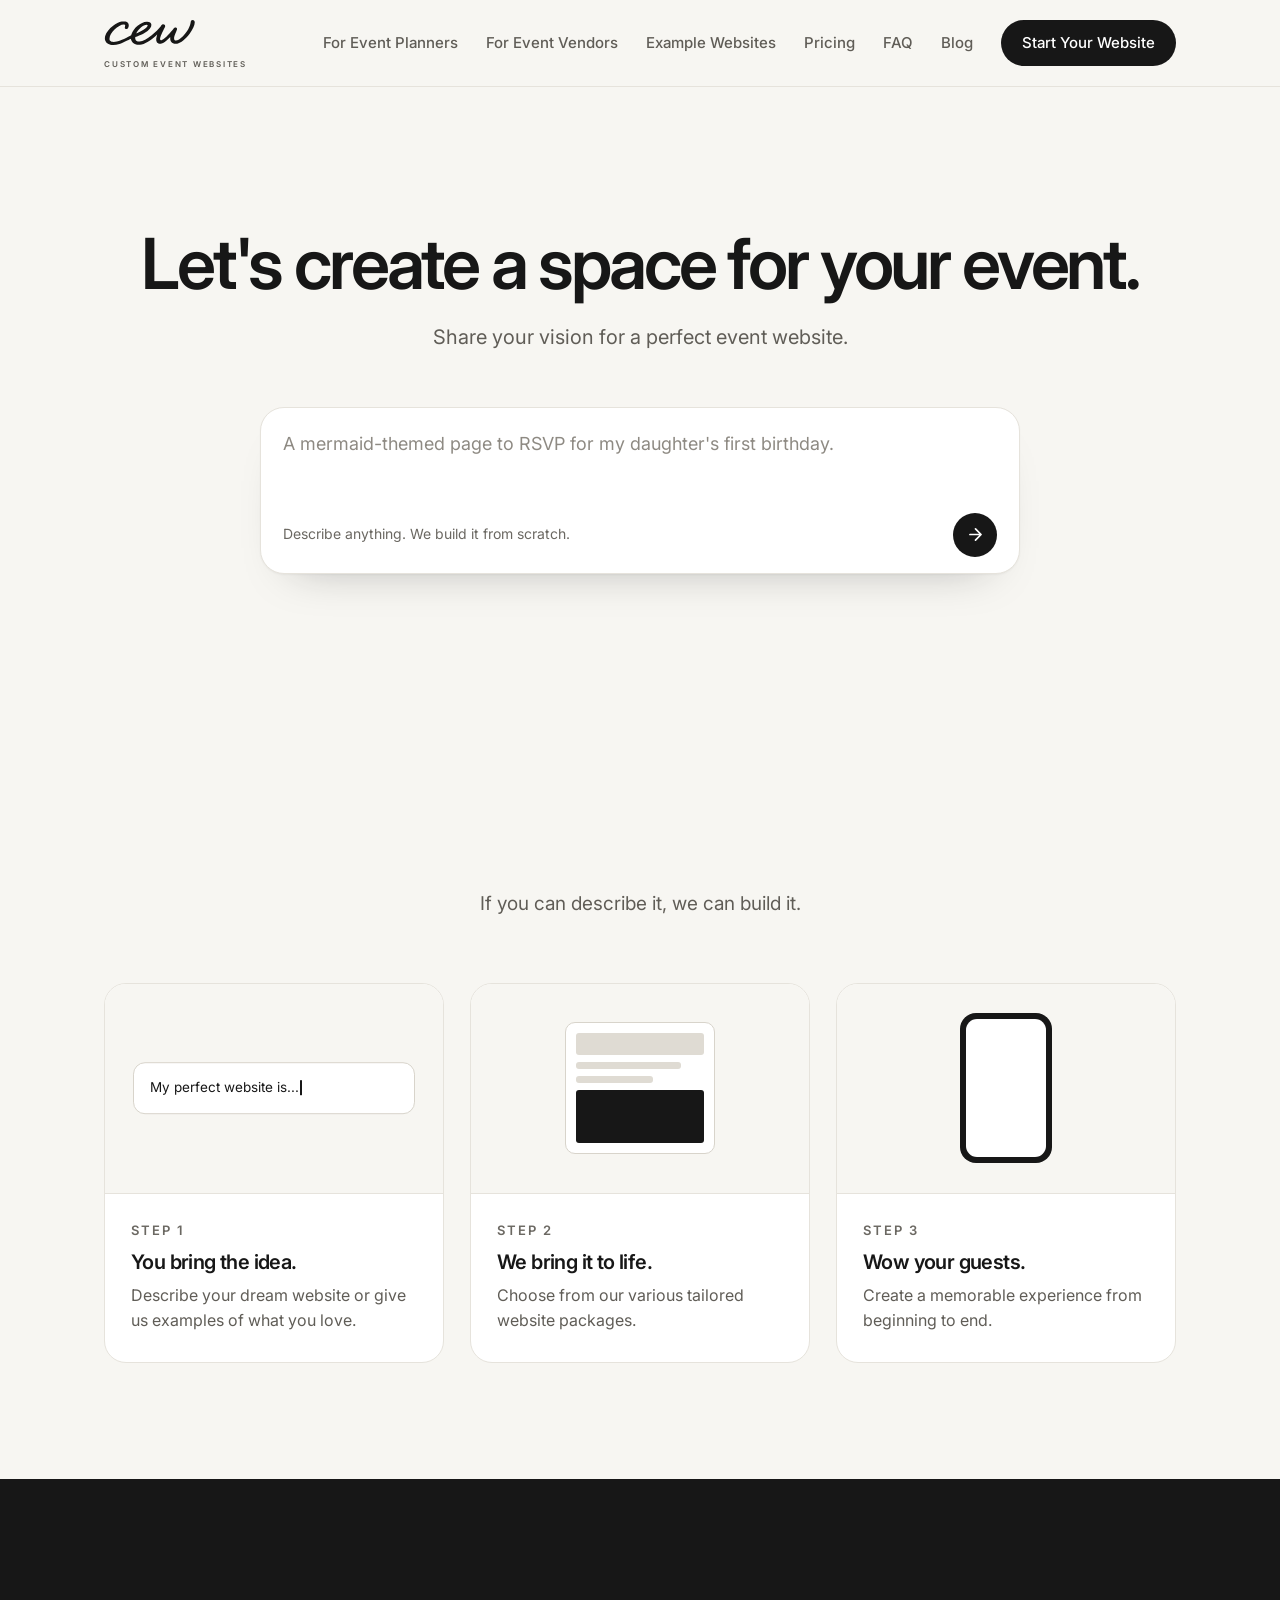
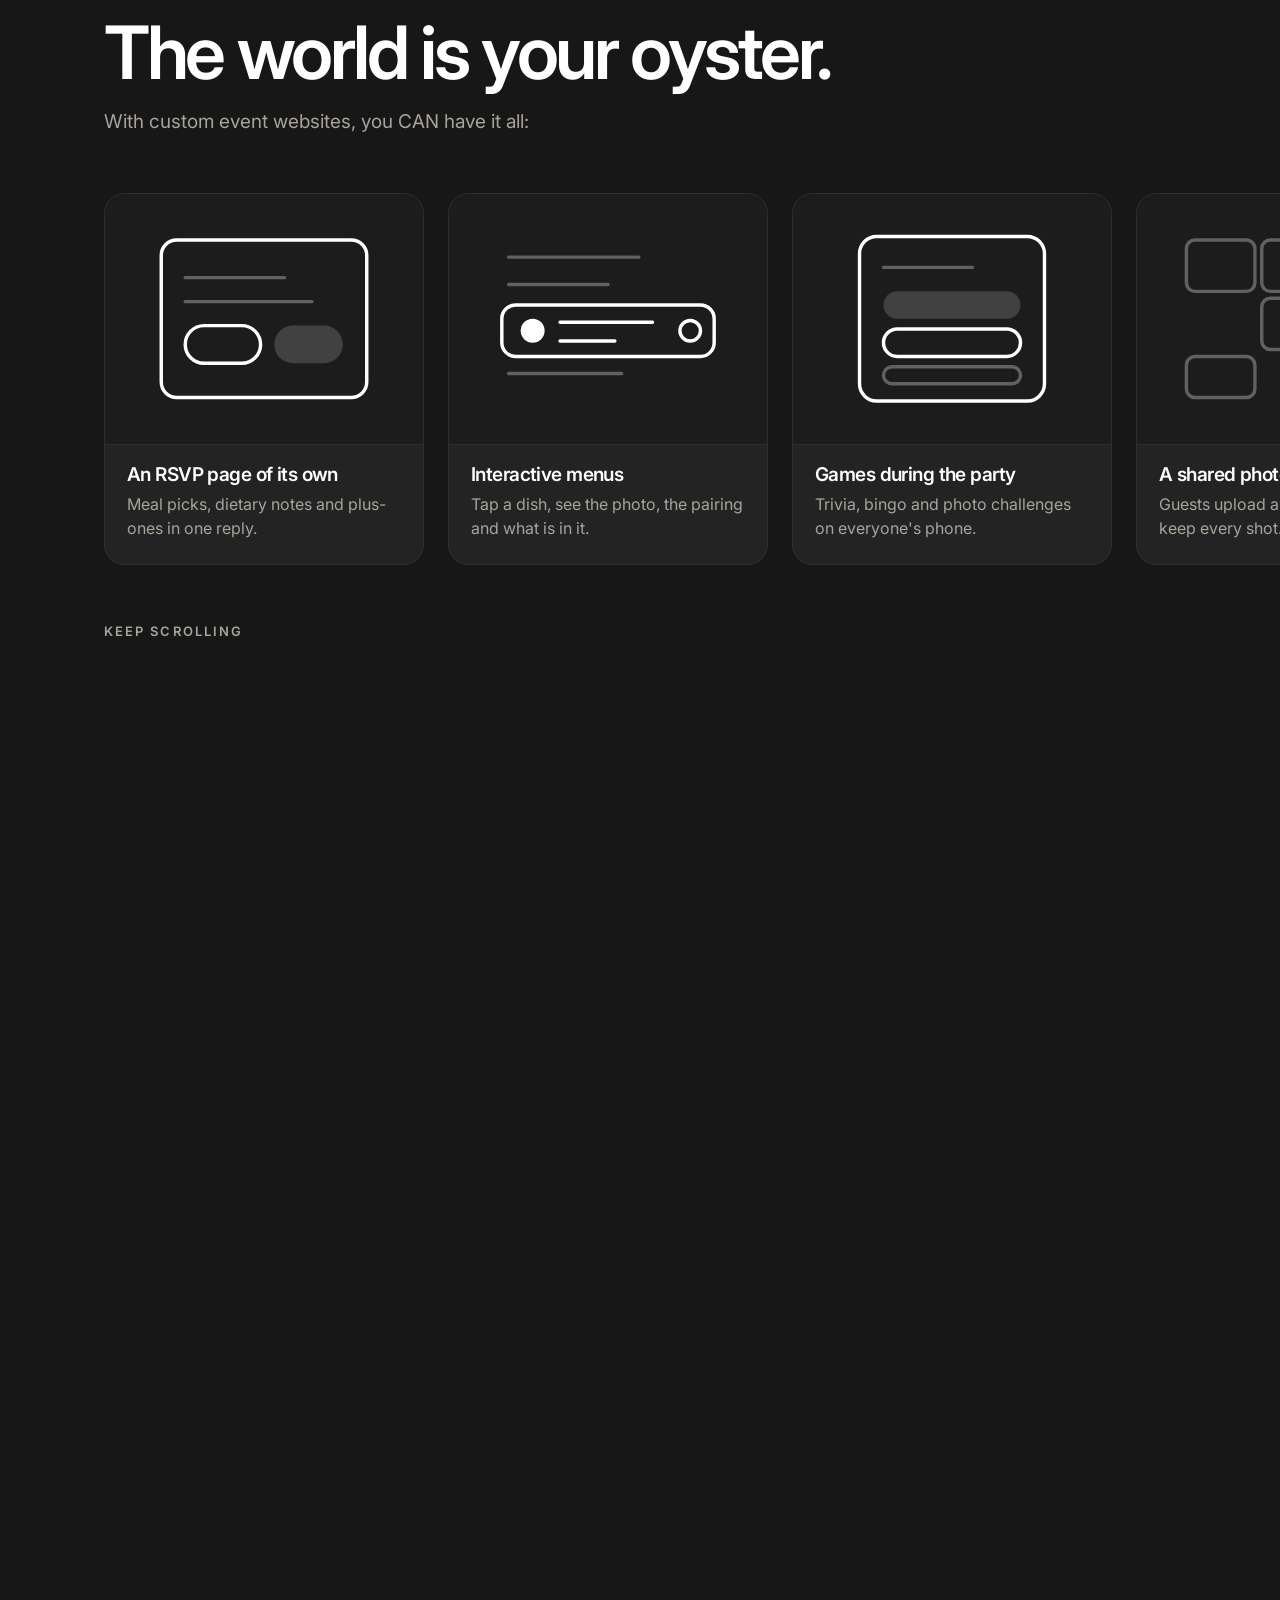
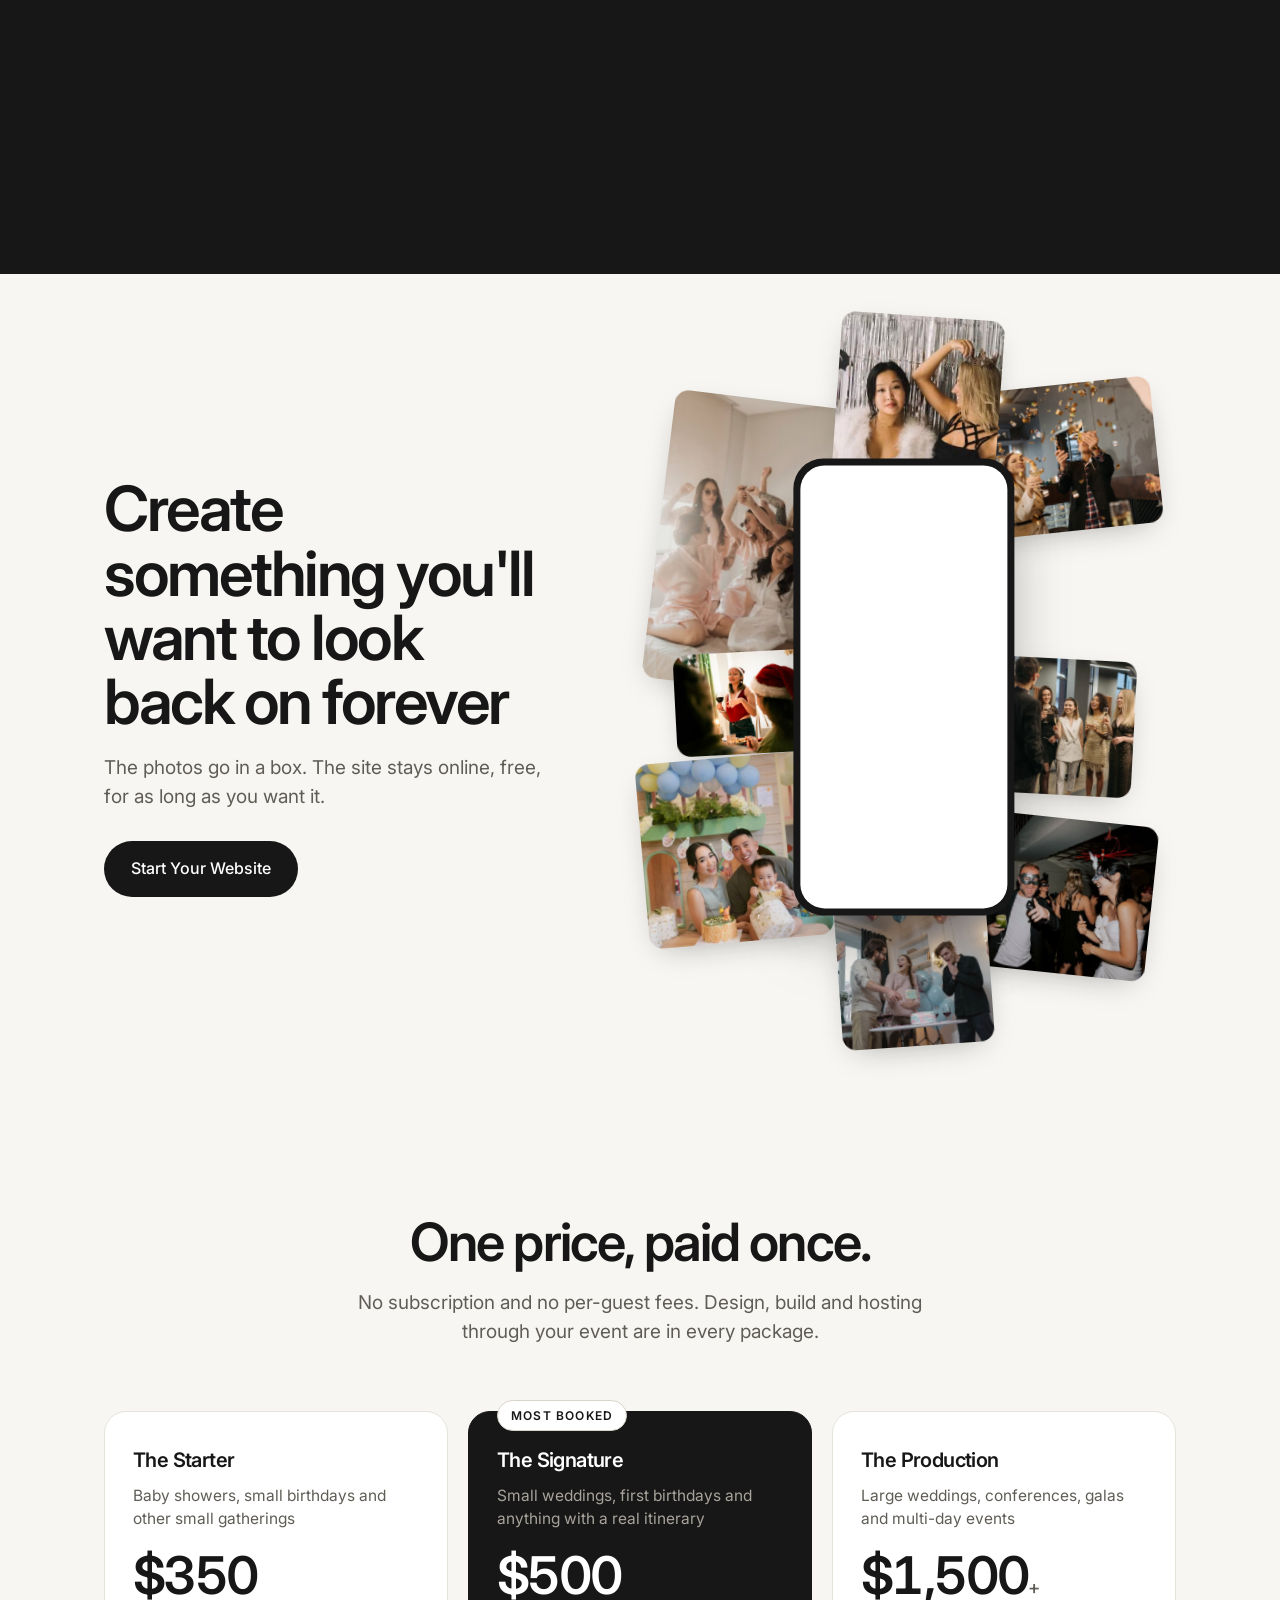
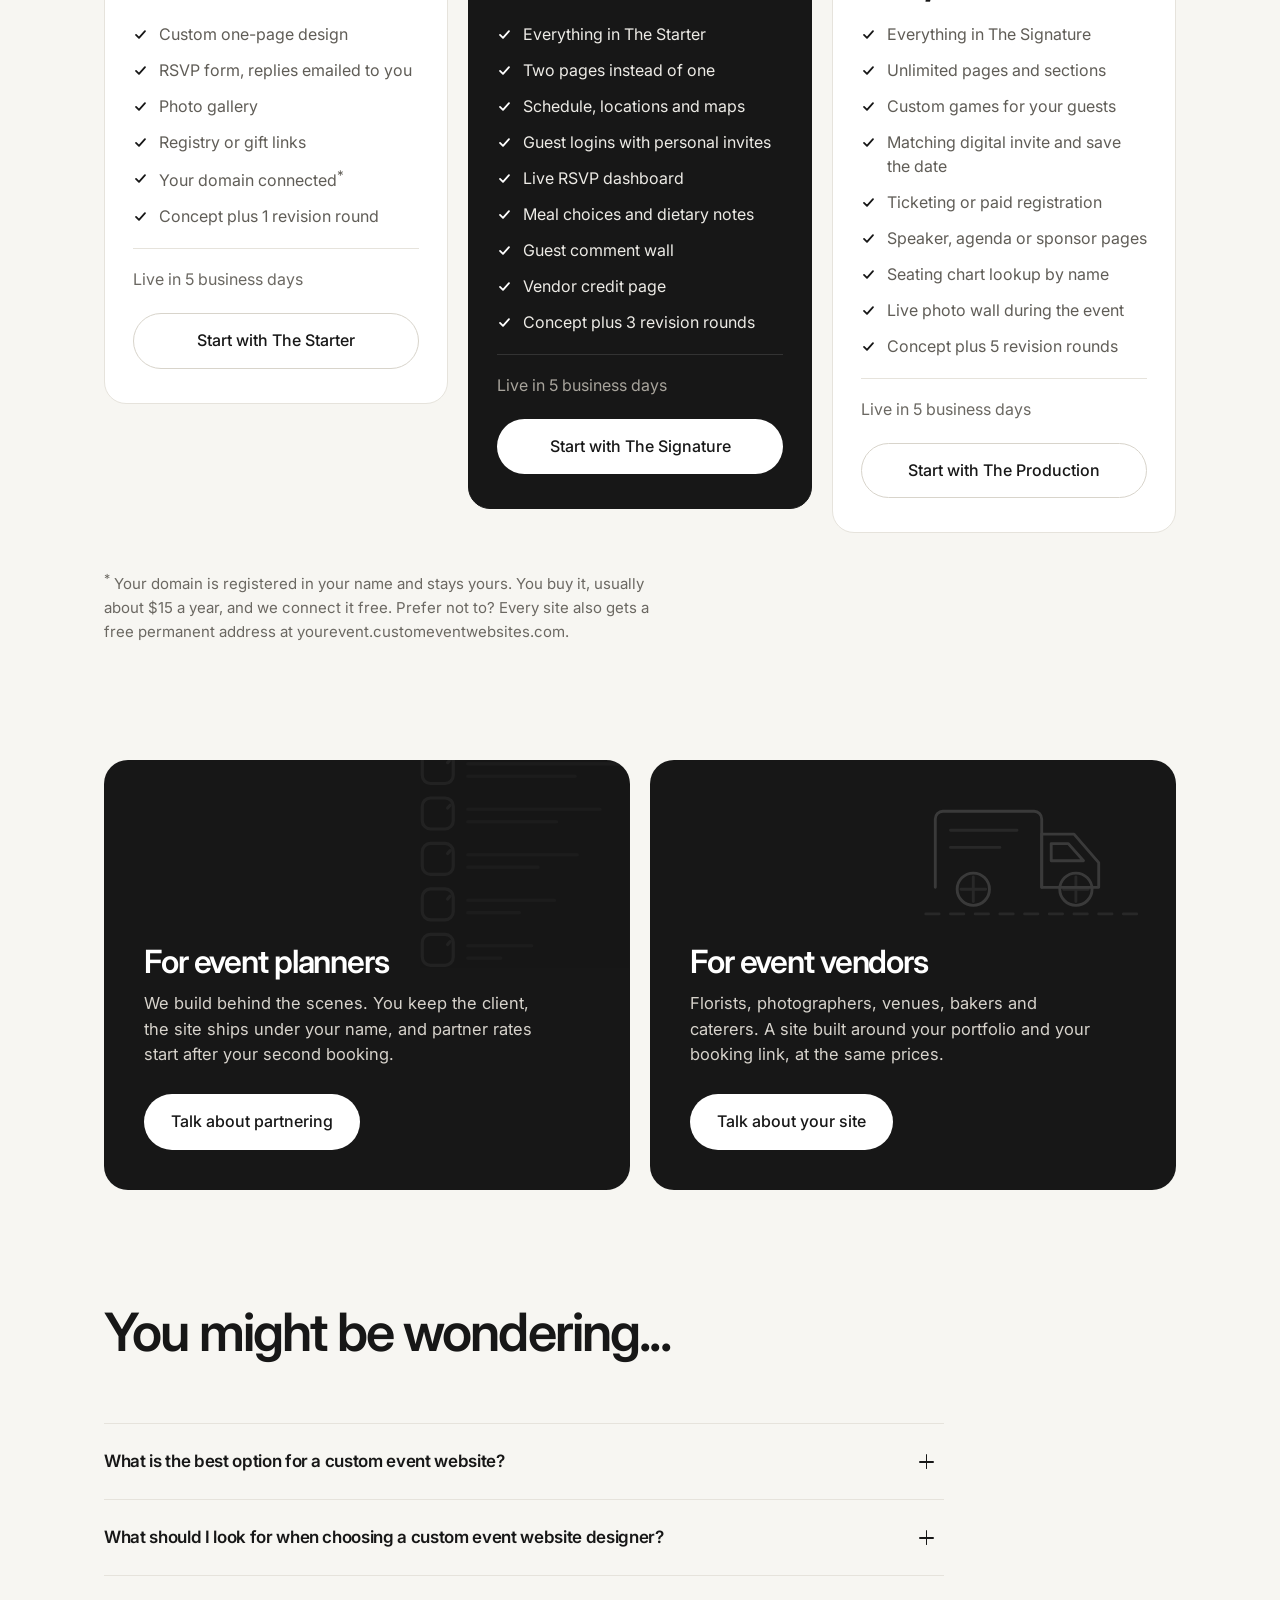
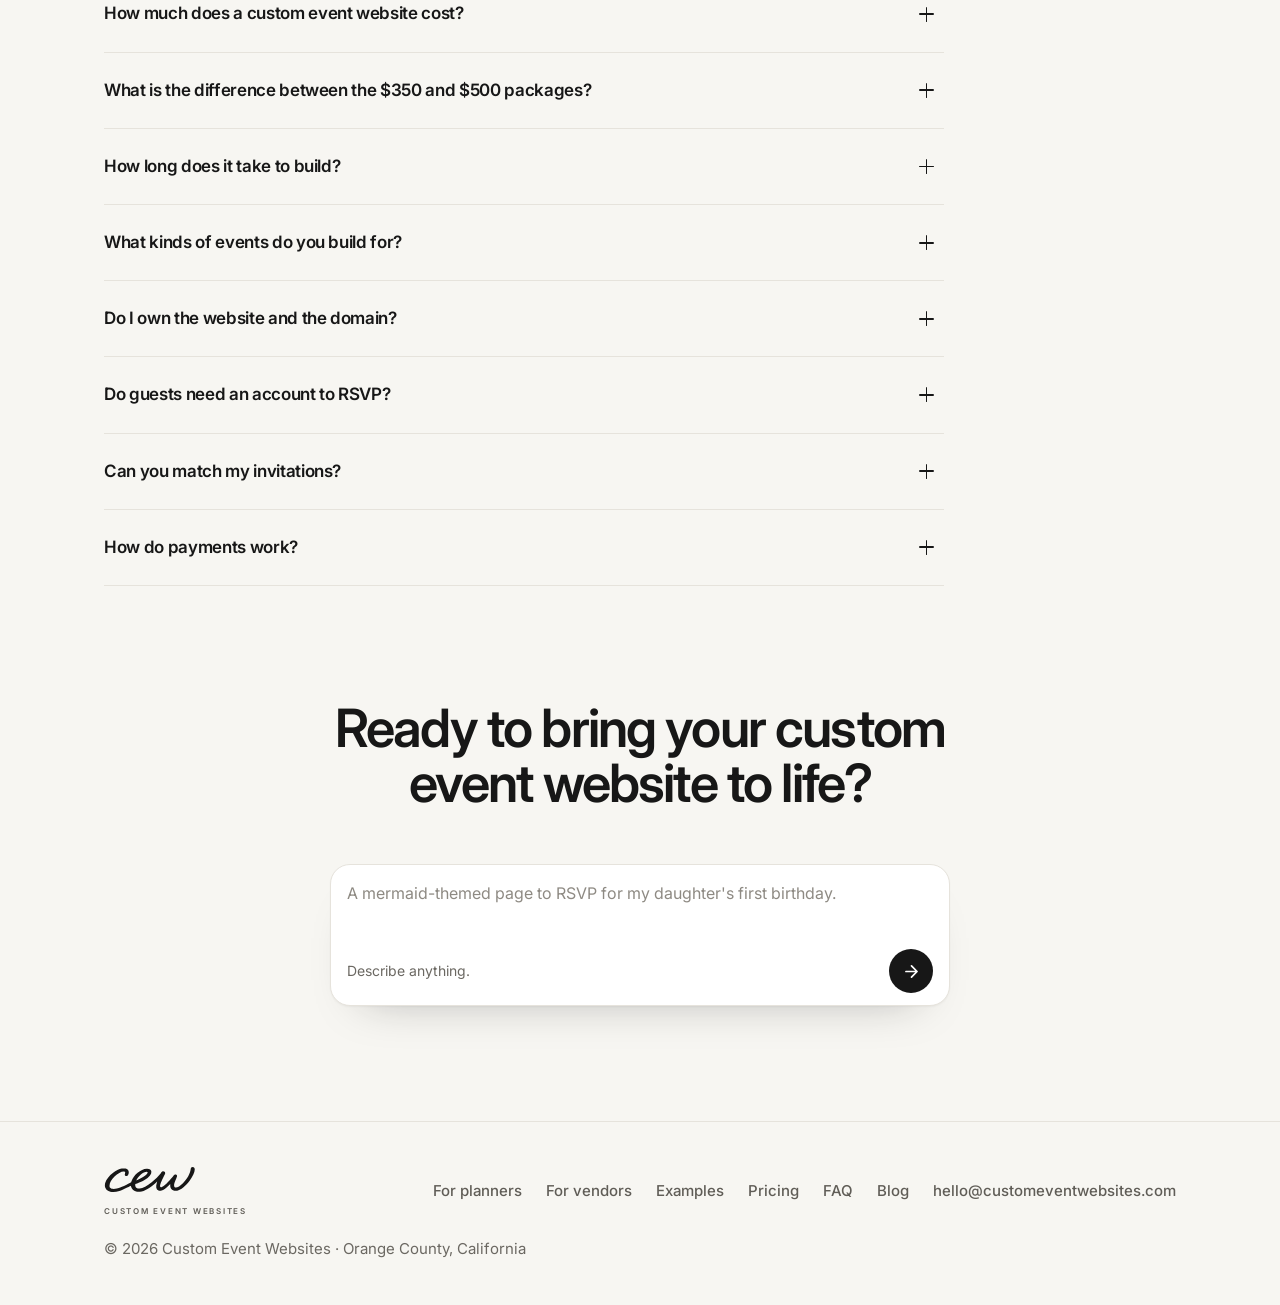
==== commit 1db7bb26: "Add files via upload" ====
--- a/index.html
+++ b/index.html
@@ -12,12 +12,12 @@
 <meta property="og:type" content="website">
 <meta property="og:site_name" content="Custom Event Websites">
 <meta property="og:title" content="Custom Event Websites | Best Custom Event Site Design">
-<meta property="og:description" content="Let's create a space for your celebration. Custom event websites built from scratch, live in 5 business days, from $350.">
+<meta property="og:description" content="Let's create a space for your event. Custom event websites built from scratch, live in 5 business days, from $350.">
 <meta property="og:url" content="https://customeventwebsites.com/">
 <meta property="og:image" content="https://customeventwebsites.com/og.png">
 <meta name="twitter:card" content="summary_large_image">
 <meta name="twitter:title" content="Custom Event Websites">
-<meta name="twitter:description" content="Let's create a space for your celebration. Built from scratch, live in 5 business days, from $350.">
+<meta name="twitter:description" content="Let's create a space for your event. Built from scratch, live in 5 business days, from $350.">
 <meta name="twitter:image" content="https://customeventwebsites.com/og.png">
 
 <link rel="icon" href="/favicon.svg" type="image/svg+xml">
@@ -39,11 +39,23 @@
     <nav class="nav" aria-label="Main">
       <a class="nav-link" href="planners.html">For Event Planners</a>
       <a class="nav-link" href="vendors.html">For Event Vendors</a>
+      <a class="nav-link" href="examples.html">Example Websites</a>
       <a class="nav-link" href="#pricing">Pricing</a>
       <a class="nav-link" href="#faq">FAQ</a>
+      <a class="nav-link" href="blog/index.html">Blog</a>
       <a class="btn btn--ink btn--sm" href="#start">Start Your Website</a>
     </nav>
-  </div>
+      <button class="menu-btn" id="menuBtn" type="button" aria-expanded="false" aria-controls="mobileNav" aria-label="Menu"><span></span><span></span></button>
+  </div>
+  <nav class="mnav" id="mobileNav" aria-label="Mobile">
+    <a href="planners.html">For Event Planners</a>
+    <a href="vendors.html">For Event Vendors</a>
+    <a href="examples.html">Example Websites</a>
+    <a href="#pricing">Pricing</a>
+    <a href="#faq">FAQ</a>
+    <a href="blog/index.html">Blog</a>
+    <a class="btn btn--ink" href="#start">Start Your Website</a>
+  </nav>
 </header>
 
 <svg width="0" height="0" style="position:absolute" aria-hidden="true"><defs><g id="cewpath"><path d="M86.1,292.9C66.7,290.6 47.0,282.5 33.2,271.1C23.6,263.2 14.6,248.0 11.4,234.3C9.0,224.0 9.9,203.3 13.3,191.9C25.5,151.3 57.5,109.7 102.9,75.8C132.4,53.7 170.1,35.5 199.0,29.4C210.8,27.0 234.1,26.9 243.0,29.3C265.0,35.2 277.4,48.6 278.7,67.8C279.7,82.7 274.7,99.3 266.9,107.1C252.7,121.4 229.1,110.7 234.5,92.4C239.5,75.0 239.4,75.4 238.2,71.2C236.3,64.9 232.4,62.7 222.6,62.2C196.1,61.0 153.6,84.4 118.5,119.5C85.1,152.8 63.6,190.7 62.2,218.6C61.6,232.1 63.3,237.9 70.0,245.3C88.0,265.0 131.0,262.8 189.5,239.2C207.7,231.9 220.1,226.1 263.1,204.8L305.7,183.8L309.4,172.6C333.5,99.7 413.7,33.1 481.0,30.3C513.0,29.0 532.2,41.2 533.7,63.9C535.7,93.5 508.9,125.9 455.9,158.0C432.3,172.3 407.5,183.8 372.5,196.6L352.5,203.9L351.9,207.6C351.1,212.4 352.4,224.3 354.5,229.9C360.5,246.9 378.2,255.4 402.4,252.9C437.3,249.3 484.9,224.4 537.0,182.6C575.3,151.8 618.4,109.0 639.8,80.5C649.4,67.6 651.7,65.2 656.2,62.9C671.0,55.3 689.0,64.9 689.0,80.4C689.0,84.3 687.1,88.9 676.4,110.2C642.1,178.7 629.4,213.3 632.0,230.6C634.4,246.0 650.8,242.1 678.7,219.5C702.1,200.5 748.8,151.2 778.7,114.0C786.8,103.8 790.6,99.9 794.0,98.2C804.3,93.0 818.2,97.5 821.9,107.3C824.3,113.6 823.3,117.7 814.6,136.9C794.2,182.1 786.8,208.0 789.8,224.0C795.7,255.8 840.6,241.7 888.7,192.9C936.9,143.9 971.6,81.3 976.0,35.3C977.7,17.2 984.2,10.0 998.7,10.0C1013.4,10.1 1022.0,19.9 1022.0,36.8C1022.0,68.1 998.8,119.7 964.2,165.0C917.8,225.9 865.3,268.3 824.4,278.1C812.5,280.9 792.8,280.4 783.3,277.0C758.0,268.1 743.5,244.1 745.4,214.1L746.0,203.7L728.7,220.6C693.9,254.7 670.9,270.9 648.4,277.1C636.6,280.3 621.9,279.6 612.8,275.3C586.7,263.0 580.6,232.9 595.1,187.5C597.2,181.0 598.8,175.5 598.7,175.4C598.6,175.3 593.5,179.7 587.5,185.2C518.1,248.3 457.8,283.0 405.3,290.0C392.8,291.7 372.0,290.8 361.5,288.1C333.2,280.8 311.9,260.6 305.1,234.6C303.9,230.2 303.0,225.6 303.0,224.3C303.0,223.0 302.9,222.0 302.7,222.0C302.6,222.0 283.8,231.4 261.0,242.8C215.5,265.7 197.7,273.6 173.5,281.6C141.0,292.3 112.6,296.0 86.1,292.9ZM376.2,158.4C437.1,134.0 493.5,91.6 491.8,71.5C490.9,60.1 473.9,60.9 448.5,73.5C428.1,83.7 408.0,100.2 390.2,121.5C378.3,135.7 361.3,163.0 364.4,163.0C364.6,163.0 369.9,160.9 376.2,158.4Z"/></g></defs></svg>
@@ -53,7 +65,7 @@
 <!-- ============ HERO ============ -->
 <section class="hero">
   <div class="wrap center">
-    <h1>Let's create a space for your celebration.</h1>
+    <h1>Let's create a space for your event.</h1>
     <p class="lede">Share your vision for a perfect event website.</p>
 
     <form class="ask" id="ask1" data-step="1" novalidate>
@@ -465,8 +477,10 @@
     <nav class="foot-links" aria-label="Footer">
       <a href="planners.html">For planners</a>
       <a href="vendors.html">For vendors</a>
+      <a href="examples.html">Examples</a>
       <a href="#pricing">Pricing</a>
       <a href="#faq">FAQ</a>
+      <a href="blog/index.html">Blog</a>
       <a href="mailto:hello@customeventwebsites.com">hello@customeventwebsites.com</a>
     </nav>
     <p>&copy; 2026 Custom Event Websites &middot; Orange County, California</p>
@@ -826,5 +840,6 @@
 }
 </script>
 
+<script src="nav.js" defer></script>
 </body>
 </html>
--- a/style.css
+++ b/style.css
@@ -335,3 +335,190 @@
 .form-done .ask-check svg{width:19px;height:19px}
 .form-done h3{font-size:20px;letter-spacing:-.03em}
 .form-done p{font-size:16px;color:var(--muted);margin-top:7px}
+
+/* ============================================================ planner page */
+.split{display:grid;grid-template-columns:1.02fr .98fr;gap:clamp(34px,4.5vw,64px);align-items:start;
+  padding-block:clamp(44px,5.5vw,72px) clamp(56px,7vw,96px)}
+@media (max-width:980px){ .split{grid-template-columns:1fr;gap:40px} }
+.split h1{font-size:clamp(2rem,3.9vw,2.95rem);letter-spacing:-.04em}
+.split .lede{font-size:18px;margin-top:20px;max-width:46ch}
+.split .lede + .lede{margin-top:14px}
+.cform-card{background:var(--white);border:1px solid var(--line);border-radius:22px;padding:clamp(24px,2.6vw,32px);
+  box-shadow:0 1px 2px rgba(23,23,23,.04),0 24px 48px -36px rgba(23,23,23,.35)}
+.cform-card h2{font-size:21px;letter-spacing:-.03em}
+.cform-card .sub{font-size:16px;color:var(--muted);margin-top:8px}
+.cform-card .cform{margin-top:22px;max-width:none}
+.cform-card .form-done{border:0;padding:0;background:transparent;max-width:none;margin-top:22px}
+
+.steps-n{list-style:none;margin:0;padding:0;counter-reset:n;max-width:62ch}
+.steps-n li{counter-increment:n;position:relative;padding:18px 0 18px 48px;border-bottom:1px solid var(--line);font-size:17px;color:var(--ink-2)}
+.steps-n li:first-child{border-top:1px solid var(--line)}
+.steps-n li::before{content:counter(n);position:absolute;left:0;top:18px;width:28px;height:28px;border-radius:50%;
+  background:var(--ink);color:#fff;font-size:14px;font-weight:600;display:grid;place-items:center}
+.prose{max-width:62ch}
+.prose p{font-size:17px;color:var(--muted);line-height:1.65;margin-top:14px}
+.prose p:first-child{margin-top:0}
+.band-simple{background:var(--ink);color:#fff;border-radius:24px;padding:clamp(34px,4.6vw,60px);text-align:center}
+.band-simple h2{font-size:clamp(1.8rem,3.3vw,2.5rem);color:#fff;letter-spacing:-.04em;max-width:22ch;margin-inline:auto}
+.band-simple p{color:#D7D3CC;font-size:18px;margin-top:16px}
+
+/* handwritten lead-in, planner page */
+/* Cursive accent. Macarons is a paid Latinotype face and is not on Google
+   Fonts, so this is Sacramento. To swap it, change the family here and the
+   &family= value in the font link on planners.html. */
+.script{font-family:"Sacramento","Brush Script MT",cursive;font-weight:400;
+  font-size:clamp(1.7rem,3vw,2.4rem);line-height:1.2;letter-spacing:.01em;text-transform:lowercase;
+  color:var(--ink);margin:0 0 14px;transform:rotate(-1.5deg);transform-origin:left center}
+
+/* ============================================================ examples index */
+.ex-grid{display:grid;grid-template-columns:repeat(3,1fr);gap:clamp(20px,2.6vw,30px)}
+@media (max-width:980px){ .ex-grid{grid-template-columns:1fr;max-width:460px;margin-inline:auto} }
+.ex{display:flex;flex-direction:column;background:var(--white);border:1px solid var(--line);
+  border-radius:20px;overflow:hidden;text-decoration:none;color:var(--ink);
+  transition:box-shadow .2s var(--ease),border-color .2s var(--ease)}
+a.ex:hover{border-color:var(--line-2);box-shadow:0 1px 2px rgba(23,23,23,.04),0 22px 44px -32px rgba(23,23,23,.5)}
+.ex-shot{aspect-ratio:4/3;overflow:hidden;background:#EFECE5;border-bottom:1px solid var(--line);position:relative}
+.ex-shot img{width:100%;height:100%;object-fit:cover;object-position:top center}
+.ex-body{padding:22px 24px 26px;display:flex;flex-direction:column;gap:7px;flex:1}
+.ex-kind{font-size:12px;font-weight:600;letter-spacing:.16em;text-transform:uppercase;color:var(--soft)}
+.ex h3{font-size:20px;letter-spacing:-.03em}
+.ex p{font-size:16px;color:var(--muted);line-height:1.5}
+.ex .go{margin-top:auto;padding-top:14px;font-size:15px;font-weight:600;display:inline-flex;align-items:center;gap:7px}
+.ex .go svg{width:15px;height:15px}
+.ex--soon{opacity:1}
+.ex--soon .ex-shot{display:grid;place-items:center;background:var(--paper)}
+.ex--soon .ex-shot span{font-size:13px;font-weight:600;letter-spacing:.16em;text-transform:uppercase;color:var(--soft)}
+
+/* ============================================================ mobile menu */
+.menu-btn{display:none;width:42px;height:42px;flex:none;border:0;background:transparent;cursor:pointer;
+  position:relative;border-radius:10px;padding:0;margin-left:2px}
+.menu-btn span{position:absolute;left:11px;width:20px;height:1.8px;background:var(--ink);border-radius:2px;
+  transition:transform .25s var(--ease),opacity .25s var(--ease)}
+.menu-btn span:nth-child(1){top:17px}
+.menu-btn span:nth-child(2){top:23px}
+.menu-btn[aria-expanded="true"] span:nth-child(1){transform:translateY(3px) rotate(45deg)}
+.menu-btn[aria-expanded="true"] span:nth-child(2){transform:translateY(-3px) rotate(-45deg)}
+@media (max-width:980px){ .menu-btn{display:block} }
+
+.mnav{display:none;border-top:1px solid var(--line);background:var(--paper);
+  padding:10px 24px calc(26px + env(safe-area-inset-bottom,0px))}
+.mnav.open{display:block}
+@media (min-width:981px){ .mnav,.mnav.open{display:none} }
+.mnav a{display:block;padding:17px 0;font-size:19px;font-weight:500;letter-spacing:-.025em;
+  color:var(--ink);text-decoration:none;border-bottom:1px solid var(--line)}
+.mnav a:hover{color:#000}
+.mnav a.btn{border-bottom:0;justify-content:center;width:100%;margin-top:20px;font-size:17px;padding:16px 24px;color:#fff}
+.mnav a.btn:hover{color:#fff}
+@media (max-width:600px){ .site-head .nav .btn{display:none} .head-row{gap:12px} }
+
+/* ===================================================================
+   BLOG
+   Index cards and long-form article typography. Shared by every post,
+   so a change here changes every article at once.
+   =================================================================== */
+.post-head{max-width:760px;padding-block:clamp(54px,7vw,88px) 0}
+.post-kicker{font-size:12px;font-weight:600;letter-spacing:.14em;text-transform:uppercase;
+  color:var(--soft);margin:0 0 18px}
+.post-head h1{font-size:clamp(2rem,4.4vw,3.1rem);line-height:1.08;letter-spacing:-.03em;margin:0}
+.post-meta{display:flex;flex-wrap:wrap;gap:8px 16px;margin:24px 0 0;
+  font-size:13.5px;color:var(--soft)}
+.post-meta span{display:inline-flex;align-items:center;gap:8px}
+.post-meta span + span::before{content:"";width:3px;height:3px;border-radius:50%;background:var(--line-2)}
+
+.post{max-width:760px;padding-block:clamp(34px,4vw,48px) clamp(60px,7vw,90px);font-size:17px;line-height:1.72;color:var(--muted)}
+.post > p{margin:0 0 1.35em}
+.post h2{font-size:clamp(1.4rem,2.8vw,1.9rem);line-height:1.2;letter-spacing:-.025em;
+  color:var(--ink);margin:2.2em 0 .7em}
+.post h2:first-child{margin-top:0}
+.post h3{font-size:1.15rem;line-height:1.3;letter-spacing:-.02em;color:var(--ink);margin:1.9em 0 .5em}
+.post strong{color:var(--ink);font-weight:600}
+.post a{color:var(--ink);text-decoration:underline;text-decoration-color:var(--line-2);
+  text-underline-offset:3px}
+.post a:hover{text-decoration-color:var(--ink)}
+.post ul,.post ol{margin:0 0 1.35em;padding-left:1.25em}
+.post li{margin:0 0 .5em}
+.post li::marker{color:var(--soft)}
+
+.post .lede{font-size:19.5px;color:var(--ink);max-width:none;margin:0 0 1.6em;line-height:1.55;font-weight:500}
+
+.post blockquote{margin:1.8em 0;padding:4px 0 4px 24px;border-left:3px solid var(--ink);
+  font-size:18px;line-height:1.6;color:var(--ink)}
+.post blockquote p{margin:0}
+
+.tbl-wrap{overflow-x:auto;margin:1.8em 0;border:1px solid var(--line);border-radius:14px;background:var(--white)}
+.post table{border-collapse:collapse;width:100%;min-width:560px;font-size:15px}
+.post th,.post td{text-align:left;padding:14px 18px;border-bottom:1px solid var(--line);vertical-align:top}
+.post th{font-size:11.5px;font-weight:600;letter-spacing:.1em;text-transform:uppercase;
+  color:var(--soft);background:var(--paper);white-space:nowrap}
+.post tbody tr:last-child td{border-bottom:0}
+.post td strong{white-space:nowrap}
+
+.callout{background:var(--white);border:1px solid var(--line);border-radius:18px;
+  padding:clamp(22px,3vw,30px);margin:2em 0}
+.callout h3{margin-top:0}
+.callout p:last-child{margin-bottom:0}
+
+.post-cta{border-top:1px solid var(--line);margin-top:clamp(44px,5vw,64px);padding-top:clamp(32px,4vw,44px)}
+.post-cta h2{margin-top:0}
+
+.post-foot-nav{display:flex;flex-wrap:wrap;gap:14px;margin-top:40px}
+
+/* ---------- index ---------- */
+.post-grid{display:grid;grid-template-columns:repeat(auto-fit,minmax(320px,1fr));gap:22px}
+.post-card{display:flex;flex-direction:column;background:var(--white);border:1px solid var(--line);
+  border-radius:20px;padding:clamp(24px,3vw,32px);text-decoration:none;color:inherit;
+  transition:transform .2s var(--ease),box-shadow .2s ease,border-color .2s ease}
+.post-card:hover{transform:translateY(-3px);box-shadow:0 16px 38px rgba(23,23,23,.07);border-color:var(--line-2)}
+.post-card .k{font-size:11.5px;font-weight:600;letter-spacing:.12em;text-transform:uppercase;
+  color:var(--soft);margin:0 0 12px}
+.post-card h2{font-size:1.3rem;line-height:1.26;letter-spacing:-.025em;margin:0 0 10px;color:var(--ink)}
+.post-card p{font-size:15.5px;line-height:1.6;color:var(--muted);margin:0 0 18px}
+.post-card .go{margin-top:auto;padding-top:4px;font-size:15px;font-weight:600;color:var(--ink);
+  display:inline-flex;align-items:center;gap:7px}
+.post-card .go svg{width:15px;height:15px;flex:none;transition:transform .2s var(--ease)}
+.post-card:hover .go svg{transform:translateX(3px)}
+
+@media (max-width:640px){
+  .post{font-size:16.5px}
+  .post-meta{font-size:13px}
+}
+
+/* ---------- blog: breadcrumbs and photography ---------- */
+.crumbs{display:flex;flex-wrap:wrap;align-items:center;gap:8px;margin:0 0 22px;
+  font-size:13.5px;color:var(--soft)}
+.crumbs a{color:var(--soft);text-decoration:none;display:inline-flex;align-items:center;gap:7px}
+.crumbs a:hover{color:var(--ink)}
+.crumbs svg{width:14px;height:14px;flex:none}
+.crumbs .sep{color:var(--line-2)}
+.crumbs [aria-current]{color:var(--ink);font-weight:500}
+
+.post-hero{max-width:980px;margin:clamp(28px,4vw,42px) auto 0;padding-inline:24px}
+.post-hero figure{margin:0}
+.post-hero .shot{position:relative;overflow:hidden;border-radius:20px;aspect-ratio:3/2;background:var(--line)}
+.post-hero img,.post-fig img{position:absolute;inset:0;width:100%;height:100%;object-fit:cover;display:block}
+
+.post-fig{margin:2.2em 0}
+.post-fig .shot{position:relative;overflow:hidden;border-radius:18px;aspect-ratio:3/2;background:var(--line)}
+.post-fig figcaption,.post-hero figcaption{font-size:13.5px;line-height:1.6;color:var(--soft);
+  margin-top:12px}
+
+@media (max-width:640px){
+  .post-hero{padding-inline:18px}
+  .post-hero .shot,.post-fig .shot{border-radius:14px}
+}
+.crumbs [aria-current]{max-width:46ch;overflow:hidden;text-overflow:ellipsis;white-space:nowrap}
+@media (max-width:640px){
+  .crumbs{font-size:13px;gap:6px}
+  .crumbs [aria-current]{max-width:100%;}
+}
+
+/* ---------- examples: the two things we build ---------- */
+.ex-intro{display:grid;grid-template-columns:repeat(auto-fit,minmax(320px,1fr));
+  gap:clamp(24px,3vw,40px);margin:0 0 clamp(36px,4.5vw,56px);
+  padding-bottom:clamp(32px,4vw,44px);border-bottom:1px solid var(--line)}
+.ex-intro h2{font-size:1.45rem;line-height:1.2;letter-spacing:-.025em;margin:0 0 12px}
+.ex-intro p{font-size:16.5px;line-height:1.65;color:var(--muted);margin:0 0 10px;max-width:46ch}
+.ex-intro p:last-child{margin-bottom:0}
+.ex-intro a{color:var(--ink);text-decoration:underline;text-decoration-color:var(--line-2);
+  text-underline-offset:3px}
+.ex-intro a:hover{text-decoration-color:var(--ink)}
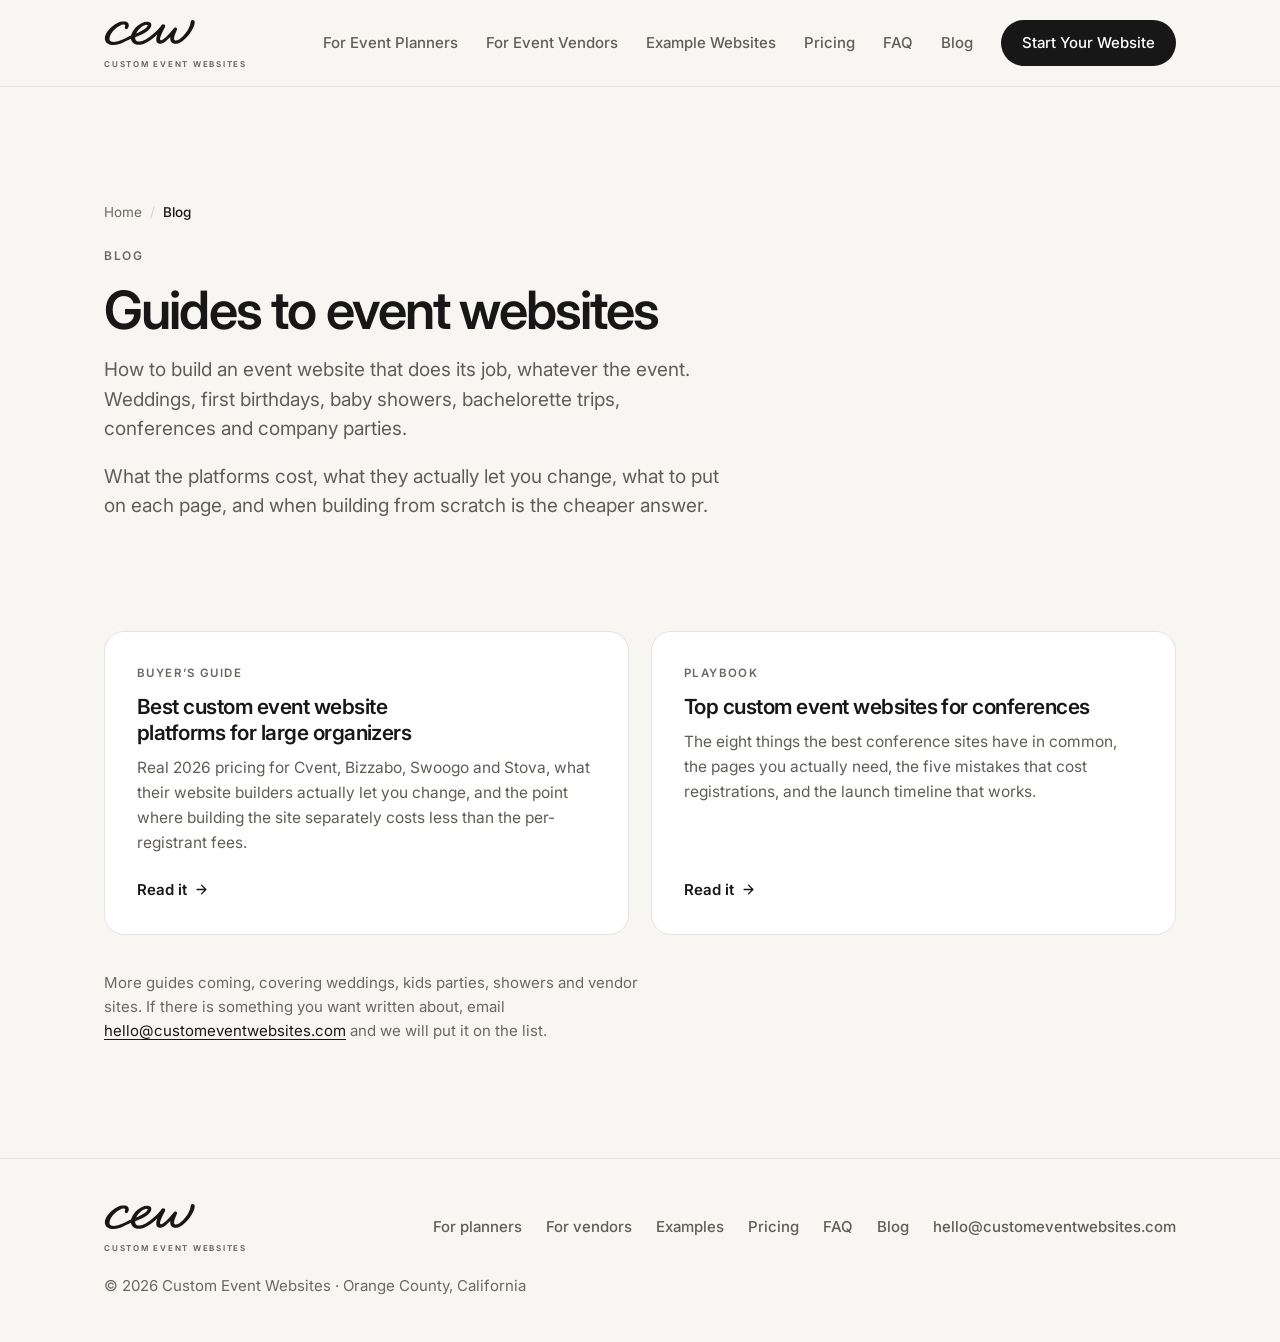
==== commit ac5697c4: "Update index.html" ====
--- a/index.html
+++ b/index.html
@@ -3,21 +3,21 @@
 <head>
 <meta charset="utf-8">
 <meta name="viewport" content="width=device-width, initial-scale=1, viewport-fit=cover">
-<title>Custom Event Websites | Best Custom Event Site Design</title>
-<meta name="description" content="Share your vision and we build a one-of-a-kind event website from scratch: showers, birthdays, weddings, bachelorette trips and conferences. Live in 5 business days. From $350, one time.">
-<link rel="canonical" href="https://customeventwebsites.com/">
+<title>Event Website Guides | Custom Event Websites Blog</title>
+<meta name="description" content="Guides to event websites for every kind of event: weddings, first birthdays, showers, conferences and company parties. What the platforms cost, what they let you change, and when to build from scratch.">
+<link rel="canonical" href="https://customeventwebsites.com/blog">
 <meta name="robots" content="index, follow, max-snippet:-1, max-image-preview:large">
 <meta name="theme-color" content="#F7F6F2">
 
 <meta property="og:type" content="website">
 <meta property="og:site_name" content="Custom Event Websites">
-<meta property="og:title" content="Custom Event Websites | Best Custom Event Site Design">
-<meta property="og:description" content="Let's create a space for your event. Custom event websites built from scratch, live in 5 business days, from $350.">
-<meta property="og:url" content="https://customeventwebsites.com/">
+<meta property="og:title" content="Event Website Guides | Custom Event Websites Blog">
+<meta property="og:description" content="Guides to event websites for every kind of event: weddings, first birthdays, showers, conferences and company parties. What the platforms cost, what they let you change, and when to build from scratch.">
+<meta property="og:url" content="https://customeventwebsites.com/blog">
 <meta property="og:image" content="https://customeventwebsites.com/og.png">
 <meta name="twitter:card" content="summary_large_image">
-<meta name="twitter:title" content="Custom Event Websites">
-<meta name="twitter:description" content="Let's create a space for your event. Built from scratch, live in 5 business days, from $350.">
+<meta name="twitter:title" content="Event Website Guides | Custom Event Websites Blog">
+<meta name="twitter:description" content="Guides to event websites for every kind of event: weddings, first birthdays, showers, conferences and company parties. What the platforms cost, what they let you change, and when to build from scratch.">
 <meta name="twitter:image" content="https://customeventwebsites.com/og.png">
 
 <link rel="icon" href="/favicon.svg" type="image/svg+xml">
@@ -25,10 +25,9 @@
 <link rel="preconnect" href="https://fonts.gstatic.com" crossorigin>
 <link rel="stylesheet" href="https://fonts.googleapis.com/css2?family=Inter:wght@400;500;600;700&display=swap">
 
-<link rel="stylesheet" href="style.css">
+<link rel="stylesheet" href="/style.css">
 </head>
 <body>
-<script>document.documentElement.classList.add('anim');</script>
 
 <header class="site-head">
   <div class="wrap head-row">
@@ -37,24 +36,24 @@
       <span class="wm">Custom Event Websites</span>
     </a>
     <nav class="nav" aria-label="Main">
-      <a class="nav-link" href="planners.html">For Event Planners</a>
-      <a class="nav-link" href="vendors.html">For Event Vendors</a>
-      <a class="nav-link" href="examples.html">Example Websites</a>
-      <a class="nav-link" href="#pricing">Pricing</a>
-      <a class="nav-link" href="#faq">FAQ</a>
-      <a class="nav-link" href="blog/index.html">Blog</a>
-      <a class="btn btn--ink btn--sm" href="#start">Start Your Website</a>
+      <a class="nav-link" href="/planners.html">For Event Planners</a>
+      <a class="nav-link" href="/vendors.html">For Event Vendors</a>
+      <a class="nav-link" href="/examples.html">Example Websites</a>
+      <a class="nav-link" href="/#pricing">Pricing</a>
+      <a class="nav-link" href="/#faq">FAQ</a>
+      <a class="nav-link" href="/blog">Blog</a>
+      <a class="btn btn--ink btn--sm" href="/#start">Start Your Website</a>
     </nav>
       <button class="menu-btn" id="menuBtn" type="button" aria-expanded="false" aria-controls="mobileNav" aria-label="Menu"><span></span><span></span></button>
   </div>
   <nav class="mnav" id="mobileNav" aria-label="Mobile">
-    <a href="planners.html">For Event Planners</a>
-    <a href="vendors.html">For Event Vendors</a>
-    <a href="examples.html">Example Websites</a>
-    <a href="#pricing">Pricing</a>
-    <a href="#faq">FAQ</a>
-    <a href="blog/index.html">Blog</a>
-    <a class="btn btn--ink" href="#start">Start Your Website</a>
+    <a href="/planners.html">For Event Planners</a>
+    <a href="/vendors.html">For Event Vendors</a>
+    <a href="/examples.html">Example Websites</a>
+    <a href="/#pricing">Pricing</a>
+    <a href="/#faq">FAQ</a>
+    <a href="/blog">Blog</a>
+    <a class="btn btn--ink" href="/#start">Start Your Website</a>
   </nav>
 </header>
 
@@ -62,410 +61,92 @@
 
 <main>
 
-<!-- ============ HERO ============ -->
-<section class="hero">
-  <div class="wrap center">
-    <h1>Let's create a space for your event.</h1>
-    <p class="lede">Share your vision for a perfect event website.</p>
-
-    <form class="ask" id="ask1" data-step="1" novalidate>
-      <div class="ask-step step-1">
-        <div class="ask-card">
-          <div class="ask-field">
-            <textarea id="v1" rows="2" aria-label="Describe your event website"></textarea>
-          </div>
-          <div class="ask-row">
-            <span class="ask-hint">Describe anything. We build it from scratch.</span>
-            <button class="ask-go" type="submit" aria-label="Continue">
-              <svg viewBox="0 0 24 24" fill="none" stroke="currentColor" stroke-width="2.2" stroke-linecap="round" stroke-linejoin="round"><path d="M5 12h13M12 5l7 7-7 7"/></svg>
-            </button>
-          </div>
-        </div>
-      </div>
-
-      <div class="ask-step step-2">
-        <div class="ask-card">
-          <p class="ask-quote" id="q1"></p>
-          <p class="ask-title">Amazing! Let's bring your vision to life.</p>
-          <p class="ask-sub">Where should we send your quote?</p>
-          <div class="email-row">
-            <input id="e1" type="email" inputmode="email" autocomplete="email" placeholder="you@email.com" aria-label="Your email">
-            <button class="btn btn--ink" type="submit">Let's do it.</button>
-          </div>
-          <p class="ask-err" hidden>That did not send. Email <a href="mailto:hello@customeventwebsites.com">hello@customeventwebsites.com</a> and we will pick it up from there.</p>
-        </div>
-      </div>
-
-      <div class="ask-step step-3">
-        <div class="ask-card">
-          <div class="ask-done">
-            <span class="ask-check"><svg viewBox="0 0 24 24" fill="none" stroke="currentColor" stroke-width="2.4" stroke-linecap="round" stroke-linejoin="round"><path d="M4.5 12.5l5 5 10-11"/></svg></span>
-            <div>
-              <p class="ask-title">Thank you.</p>
-              <p class="ask-sub">Our team will reach out to you shortly to bring your vision to life.</p>
-            </div>
-          </div>
-        </div>
-      </div>
-    </form>
-  </div>
-</section>
-
-<!-- ============ HOW IT WORKS ============ -->
-<section class="sect" id="how">
+<section class="sect" style="padding-bottom:clamp(30px,4vw,46px)">
   <div class="wrap">
-    <div class="sect-head center">
-      <h2 class="h2 rv">Amazing events deserve amazing websites</h2>
-      <p class="lede rv">If you can describe it, we can build it.</p>
-    </div>
-    <div class="steps3">
-      <article class="step-card rv">
-        <div class="step-art">
-          <div class="a1">
-            <div class="bar"><span class="t">My perfect website is...</span><span class="cap"></span></div>
-          </div>
-        </div>
-        <div class="step-body">
-          <div class="step-num">Step 1</div>
-          <h3>You bring the idea.</h3>
-          <p>Describe your dream website or give us examples of what you love.</p>
-        </div>
-      </article>
-
-      <article class="step-card rv">
-        <div class="step-art">
-          <div class="a2">
-            <div class="frame"><i class="r1"></i><i class="r2"></i><i class="r3"></i><i class="r4"></i></div>
-          </div>
-        </div>
-        <div class="step-body">
-          <div class="step-num">Step 2</div>
-          <h3>We bring it to life.</h3>
-          <p>Choose from our various tailored website packages.</p>
-        </div>
-      </article>
-
-      <article class="step-card rv">
-        <div class="step-art">
-          <div class="a3">
-            <div class="ph"><div class="scr"></div>
-              <div class="pingz">
-                <span class="pg g1">Maya is going</span>
-                <span class="pg g2">The Chens are going</span>
-                <span class="pg g3">Dani + 1 is going</span>
-              </div>
-            </div>
-          </div>
-        </div>
-        <div class="step-body">
-          <div class="step-num">Step 3</div>
-          <h3>Wow your guests.</h3>
-          <p>Create a memorable experience from beginning to end.</p>
-        </div>
-      </article>
+    <div class="sect-head">
+      <nav class="crumbs" aria-label="Breadcrumb">
+        <a href="/">Home</a>
+        <span class="sep">/</span>
+        <span aria-current="page">Blog</span>
+      </nav>
+      <p class="post-kicker">Blog</p>
+      <h1 class="h2">Guides to event websites</h1>
+      <p class="lede">How to build an event website that does its job, whatever the event. Weddings, first birthdays, baby showers, bachelorette trips, conferences and company parties.</p>
+      <p class="lede">What the platforms cost, what they actually let you change, what to put on each page, and when building from scratch is the cheaper answer.</p>
     </div>
   </div>
 </section>
 
-<!-- ============ RAIL ============ -->
-<section class="rail-sect" id="oyster">
-  <div class="rail-pin">
-    <div class="rail-head">
-      <h2>The world is your oyster.</h2>
-      <p>With custom event websites, you CAN have it all:</p>
+<section class="sect" style="padding-top:0">
+  <div class="wrap">
+    <div class="post-grid">
+      <a class="post-card" href="/blog/best-custom-event-website-platforms-for-large-organizers">
+        <p class="k">Buyer&rsquo;s guide</p>
+        <h2>Best custom event website platforms for large organizers</h2>
+        <p>Real 2026 pricing for Cvent, Bizzabo, Swoogo and Stova, what their website builders actually let you change, and the point where building the site separately costs less than the per-registrant fees.</p>
+        <span class="go">Read it <svg viewBox="0 0 24 24" fill="none" stroke="currentColor" stroke-width="2.2" stroke-linecap="round" stroke-linejoin="round"><path d="M5 12h13M12 5l7 7-7 7"/></svg></span>
+      </a>
+      <a class="post-card" href="/blog/top-custom-event-websites-for-conferences">
+        <p class="k">Playbook</p>
+        <h2>Top custom event websites for conferences</h2>
+        <p>The eight things the best conference sites have in common, the pages you actually need, the five mistakes that cost registrations, and the launch timeline that works.</p>
+        <span class="go">Read it <svg viewBox="0 0 24 24" fill="none" stroke="currentColor" stroke-width="2.2" stroke-linecap="round" stroke-linejoin="round"><path d="M5 12h13M12 5l7 7-7 7"/></svg></span>
+      </a>
     </div>
-    <div class="rail-vp">
-      <div class="rail-track" id="rail">
-        <article class="rail-card">
-          <div class="rail-fig"><svg viewBox="0 0 160 120" aria-hidden="true"><rect class="ln" x="20" y="14" width="120" height="92" rx="9"/><path class="ln-dim" d="M34 36h58M34 50h74"/><rect class="ln" x="34" y="64" width="44" height="22" rx="11"/><rect class="fl-dim" x="86" y="64" width="40" height="22" rx="11"/><path class="ln dr" d="M44 75l6 6 12-13"/></svg></div>
-          <div class="rail-body"><h3>An RSVP page of its own</h3><p>Meal picks, dietary notes and plus-ones in one reply.</p></div>
-        </article>
-        <article class="rail-card">
-          <div class="rail-fig"><svg viewBox="0 0 160 120" aria-hidden="true"><path class="ln-dim" d="M22 24h76M22 40h58M22 92h66"/><rect class="ln" x="18" y="52" width="124" height="30" rx="8"/><circle class="fl" cx="36" cy="67" r="7"/><path class="ln" d="M52 62h54M52 73h32"/><circle class="ln pulse" cx="128" cy="67" r="6"/></svg></div>
-          <div class="rail-body"><h3>Interactive menus</h3><p>Tap a dish, see the photo, the pairing and what is in it.</p></div>
-        </article>
-        <article class="rail-card">
-          <div class="rail-fig"><svg viewBox="0 0 160 120" aria-hidden="true"><rect class="ln" x="26" y="12" width="108" height="96" rx="10"/><path class="ln-dim" d="M40 30h52"/><rect class="fl-dim" x="40" y="44" width="80" height="16" rx="8"/><rect class="ln" x="40" y="66" width="80" height="16" rx="8"/><rect class="ln-dim" x="40" y="88" width="80" height="10" rx="5"/><path class="ln dr" d="M50 74l5 5 10-11"/></svg></div>
-          <div class="rail-body"><h3>Games during the party</h3><p>Trivia, bingo and photo challenges on everyone's phone.</p></div>
-        </article>
-        <article class="rail-card">
-          <div class="rail-fig"><svg viewBox="0 0 160 120" aria-hidden="true"><rect class="ln-dim" x="16" y="14" width="40" height="30" rx="5"/><rect class="ln-dim" x="60" y="14" width="40" height="30" rx="5"/><rect class="fl-dim tile" x="104" y="14" width="40" height="30" rx="5" style="animation-delay:.2s"/><rect class="fl-dim tile" x="16" y="48" width="40" height="30" rx="5" style="animation-delay:.9s"/><rect class="ln-dim" x="60" y="48" width="40" height="30" rx="5"/><rect class="ln-dim" x="104" y="48" width="40" height="30" rx="5"/><rect class="fl-dim tile" x="60" y="82" width="40" height="24" rx="5" style="animation-delay:1.6s"/><rect class="ln-dim" x="16" y="82" width="40" height="24" rx="5"/><rect class="ln-dim" x="104" y="82" width="40" height="24" rx="5"/></svg></div>
-          <div class="rail-body"><h3>A shared photo wall</h3><p>Guests upload as it happens. You keep every shot.</p></div>
-        </article>
-        <article class="rail-card">
-          <div class="rail-fig"><svg viewBox="0 0 160 120" aria-hidden="true"><rect class="ln" x="34" y="44" width="92" height="56" rx="7"/><path class="ln" d="M30 44h100v14H30z"/><path class="ln" d="M80 44v56"/><path class="ln" d="M80 44c-6-14-26-18-26-6 0 7 14 7 26 6zM80 44c6-14 26-18 26-6 0 7-14 7-26 6z"/><path class="ln-dim pulse" d="M22 84h-8M146 84h-8M22 66h-8M146 66h-8"/></svg></div>
-          <div class="rail-body"><h3>A registry</h3><p>Gifts, cash funds and wish lists, all on your own page.</p></div>
-        </article>
-        <article class="rail-card">
-          <div class="rail-fig"><svg viewBox="0 0 160 120" aria-hidden="true"><rect class="ln" x="22" y="20" width="116" height="84" rx="9"/><path class="ln" d="M22 42h116M52 14v12M108 14v12"/><path class="ln-dim" d="M40 58h12M70 58h12M100 58h12M40 76h12M100 76h12M40 92h12M70 92h12"/><circle class="fl" cx="76" cy="76" r="9"/><path class="ln-dim pulse" d="M106 92h14"/></svg></div>
-          <div class="rail-body"><h3>A booking link</h3><p>Let people reserve a time with you straight from the page.</p></div>
-        </article>
-        <article class="rail-card">
-          <div class="rail-fig"><svg viewBox="0 0 160 120" aria-hidden="true"><rect class="ln" x="44" y="12" width="72" height="44" rx="8"/><circle class="fl" cx="70" cy="34" r="8"/><path class="ln" d="M86 28h18M86 40h12"/><rect class="ln-dim" x="16" y="70" width="38" height="34" rx="7"/><rect class="ln-dim" x="61" y="70" width="38" height="34" rx="7"/><rect class="ln-dim" x="106" y="70" width="38" height="34" rx="7"/><circle class="fl-dim" cx="35" cy="87" r="7"/><circle class="fl-dim" cx="80" cy="87" r="7"/><circle class="fl-dim" cx="125" cy="87" r="7"/></svg></div>
-          <div class="rail-body"><h3>Sponsor pages</h3><p>Give every sponsor a logo, a link and a page of their own.</p></div>
-        </article>
-        <article class="rail-card">
-          <div class="rail-fig"><svg viewBox="0 0 160 120" aria-hidden="true"><circle class="ln-dim" cx="42" cy="34" r="16"/><circle class="ln-dim" cx="118" cy="34" r="16"/><circle class="ln" cx="80" cy="82" r="18"/><g class="fl-dim"><circle cx="42" cy="12" r="4"/><circle cx="64" cy="34" r="4"/><circle cx="42" cy="56" r="4"/><circle cx="20" cy="34" r="4"/><circle cx="118" cy="12" r="4"/><circle cx="140" cy="34" r="4"/><circle cx="118" cy="56" r="4"/><circle cx="96" cy="34" r="4"/></g><g class="fl"><circle cx="80" cy="58" r="5"/><circle cx="104" cy="82" r="5"/><circle cx="80" cy="106" r="5"/><circle cx="56" cy="82" r="5"/></g></svg></div>
-          <div class="rail-body"><h3>Seating, travel, schedule</h3><p>Where to sit, where to stay, where to be and when.</p></div>
-        </article>
-        <article class="rail-card">
-          <div class="rail-fig"><svg viewBox="0 0 160 120" aria-hidden="true"><rect class="ln" x="18" y="26" width="124" height="68" rx="10"/><circle class="ln" cx="52" cy="54" r="11"/><path class="ln" d="M36 80c0-9 7-15 16-15s16 6 16 15"/><path class="ln-dim" d="M82 48h44M82 62h30"/><rect class="fl-dim" x="82" y="74" width="34" height="10" rx="5"/></svg></div>
-          <div class="rail-body"><h3>Guest logins</h3><p>Each guest sees their own invitation, events and table.</p></div>
-        </article>
-        <article class="rail-card rail-card--last">
-          <h3>Anything in your wildest dreams</h3>
-          <p>It gets built from scratch, so the only real limit is what you can describe.</p>
-        </article>
-      </div>
-    </div>
-    <p class="rail-hint">Keep scrolling</p>
+
+    <p class="note">More guides coming, covering weddings, kids parties, showers and vendor sites. If there is something you want written about, email <a href="mailto:hello@customeventwebsites.com" style="color:var(--ink)">hello@customeventwebsites.com</a> and we will put it on the list.</p>
   </div>
 </section>
 
-<!-- ============ KEEPSAKE ============ -->
-<section class="keep" id="forever">
-  <div class="wrap keep-grid">
-    <div>
-      <h2 class="rv">Create something you'll want to look back on forever</h2>
-      <p class="lede rv">The photos go in a box. The site stays online, free, for as long as you want it.</p>
-      <div class="rv" style="margin-top:30px"><a class="btn btn--ink" href="#start">Start Your Website</a></div>
-    </div>
-
-    <div class="drift" id="drift">
-      <figure class="dp d1" style="margin:0"><img src="img/bridesmaids.jpg" alt="Bridesmaids celebrating together" width="500" height="750" loading="lazy"></figure>
-      <figure class="dp d2" style="margin:0"><img src="img/confetti.jpg" alt="Gold confetti falling over a party" width="1000" height="667" loading="lazy"></figure>
-      <figure class="dp d3" style="margin:0"><img src="img/first-birthday.jpg" alt="A family at a first birthday" width="500" height="750" loading="lazy"></figure>
-      <figure class="dp d4" style="margin:0"><img src="img/masquerade.jpg" alt="Guests at a masquerade party" width="1000" height="666" loading="lazy"></figure>
-      <figure class="dp d5" style="margin:0"><img src="img/halloween.jpg" alt="Friends at a costume party" width="500" height="333" loading="lazy"></figure>
-      <figure class="dp d6" style="margin:0"><img src="img/gender-reveal.jpg" alt="A gender reveal celebration" width="1000" height="666" loading="lazy"></figure>
-      <figure class="dp d7" style="margin:0"><img src="img/holiday-party.jpg" alt="Friends toasting at a holiday party" width="1000" height="666" loading="lazy"></figure>
-      <figure class="dp d8" style="margin:0"><img src="img/office-party.jpg" alt="Guests with champagne at an evening party" width="1000" height="667" loading="lazy"></figure>
-
-      <div class="device" aria-hidden="true">
-        <div class="dev-in">
-          <div class="scene">
-            <img src="img/wedding-night.jpg" alt="" width="500" height="333" loading="lazy">
-            <div class="sc-txt">
-              <div class="sc-k">You're invited</div>
-              <div class="sc-t">Maya &amp; Jonah</div>
-              <div class="sc-d">Oct 3 &middot; Ojai, California</div>
-              <div class="sc-b">RSVP</div>
-            </div>
-          </div>
-          <div class="scene">
-            <div class="sc-list">
-              <div class="sc-k" style="margin-bottom:4px">RSVPs &middot; 112</div>
-              <div class="sc-row"><span class="sc-av"></span><b>Maya &amp; Jon</b><em>Going</em></div>
-              <div class="sc-row"><span class="sc-av"></span><b>The Chens</b><em>Going</em></div>
-              <div class="sc-row"><span class="sc-av"></span><b>Dani + 1</b><em>Going</em></div>
-              <div class="sc-row"><span class="sc-av"></span><b>Priya + 2</b><em>Going</em></div>
-            </div>
-          </div>
-          <div class="scene">
-            <div class="sc-txt" style="flex:none;padding-bottom:4px">
-              <div class="sc-k">The night, kept</div>
-              <div class="sc-t">428 photos</div>
-            </div>
-            <div class="sc-grid">
-              <span></span><span></span><span></span><span></span><span></span><span></span>
-            </div>
-          </div>
-        </div>
-      </div>
-    </div>
-  </div>
-</section>
-
-<!-- ============ PRICING ============ -->
-<section class="sect" id="pricing">
-  <div class="wrap">
-    <div class="sect-head center">
-      <h2 class="h2 rv">One price, paid once.</h2>
-      <p class="lede rv">No subscription and no per-guest fees. Design, build and hosting through your event are in every package.</p>
-    </div>
-
-    <div class="tiers">
-      <article class="tier rv">
-        <div>
-          <div class="tier-name">The Starter</div>
-          <div class="tier-for">Baby showers, small birthdays and other small gatherings</div>
-        </div>
-        <div class="tier-price">$350</div>
-        <ul>
-          <li><svg class="tick" viewBox="0 0 20 20" fill="none" stroke="currentColor" stroke-width="2.4" stroke-linecap="round" stroke-linejoin="round"><path d="M4 10.5l4 4 8-9"/></svg> Custom one-page design</li>
-          <li><svg class="tick" viewBox="0 0 20 20" fill="none" stroke="currentColor" stroke-width="2.4" stroke-linecap="round" stroke-linejoin="round"><path d="M4 10.5l4 4 8-9"/></svg> RSVP form, replies emailed to you</li>
-          <li><svg class="tick" viewBox="0 0 20 20" fill="none" stroke="currentColor" stroke-width="2.4" stroke-linecap="round" stroke-linejoin="round"><path d="M4 10.5l4 4 8-9"/></svg> Photo gallery</li>
-          <li><svg class="tick" viewBox="0 0 20 20" fill="none" stroke="currentColor" stroke-width="2.4" stroke-linecap="round" stroke-linejoin="round"><path d="M4 10.5l4 4 8-9"/></svg> Registry or gift links</li>
-          <li><svg class="tick" viewBox="0 0 20 20" fill="none" stroke="currentColor" stroke-width="2.4" stroke-linecap="round" stroke-linejoin="round"><path d="M4 10.5l4 4 8-9"/></svg> <span>Your domain connected<sup>*</sup></span></li>
-          <li><svg class="tick" viewBox="0 0 20 20" fill="none" stroke="currentColor" stroke-width="2.4" stroke-linecap="round" stroke-linejoin="round"><path d="M4 10.5l4 4 8-9"/></svg> Concept plus 1 revision round</li>
-        </ul>
-        <p class="tier-meta">Live in 5 business days</p>
-        <a class="btn btn--line" href="#start">Start with The Starter</a>
-      </article>
-
-      <article class="tier tier--on rv">
-        <span class="tier-flag">Most booked</span>
-        <div>
-          <div class="tier-name">The Signature</div>
-          <div class="tier-for">Small weddings, first birthdays and anything with a real itinerary</div>
-        </div>
-        <div class="tier-price">$500</div>
-        <ul>
-          <li><svg class="tick" viewBox="0 0 20 20" fill="none" stroke="currentColor" stroke-width="2.4" stroke-linecap="round" stroke-linejoin="round"><path d="M4 10.5l4 4 8-9"/></svg> Everything in The Starter</li>
-          <li><svg class="tick" viewBox="0 0 20 20" fill="none" stroke="currentColor" stroke-width="2.4" stroke-linecap="round" stroke-linejoin="round"><path d="M4 10.5l4 4 8-9"/></svg> Two pages instead of one</li>
-          <li><svg class="tick" viewBox="0 0 20 20" fill="none" stroke="currentColor" stroke-width="2.4" stroke-linecap="round" stroke-linejoin="round"><path d="M4 10.5l4 4 8-9"/></svg> Schedule, locations and maps</li>
-          <li><svg class="tick" viewBox="0 0 20 20" fill="none" stroke="currentColor" stroke-width="2.4" stroke-linecap="round" stroke-linejoin="round"><path d="M4 10.5l4 4 8-9"/></svg> Guest logins with personal invites</li>
-          <li><svg class="tick" viewBox="0 0 20 20" fill="none" stroke="currentColor" stroke-width="2.4" stroke-linecap="round" stroke-linejoin="round"><path d="M4 10.5l4 4 8-9"/></svg> Live RSVP dashboard</li>
-          <li><svg class="tick" viewBox="0 0 20 20" fill="none" stroke="currentColor" stroke-width="2.4" stroke-linecap="round" stroke-linejoin="round"><path d="M4 10.5l4 4 8-9"/></svg> Meal choices and dietary notes</li>
-          <li><svg class="tick" viewBox="0 0 20 20" fill="none" stroke="currentColor" stroke-width="2.4" stroke-linecap="round" stroke-linejoin="round"><path d="M4 10.5l4 4 8-9"/></svg> Guest comment wall</li>
-          <li><svg class="tick" viewBox="0 0 20 20" fill="none" stroke="currentColor" stroke-width="2.4" stroke-linecap="round" stroke-linejoin="round"><path d="M4 10.5l4 4 8-9"/></svg> Vendor credit page</li>
-          <li><svg class="tick" viewBox="0 0 20 20" fill="none" stroke="currentColor" stroke-width="2.4" stroke-linecap="round" stroke-linejoin="round"><path d="M4 10.5l4 4 8-9"/></svg> Concept plus 3 revision rounds</li>
-        </ul>
-        <p class="tier-meta">Live in 5 business days</p>
-        <a class="btn btn--onink" href="#start">Start with The Signature</a>
-      </article>
-
-      <article class="tier rv">
-        <div>
-          <div class="tier-name">The Production</div>
-          <div class="tier-for">Large weddings, conferences, galas and multi-day events</div>
-        </div>
-        <div class="tier-price">$1,500<small>+</small></div>
-        <ul>
-          <li><svg class="tick" viewBox="0 0 20 20" fill="none" stroke="currentColor" stroke-width="2.4" stroke-linecap="round" stroke-linejoin="round"><path d="M4 10.5l4 4 8-9"/></svg> Everything in The Signature</li>
-          <li><svg class="tick" viewBox="0 0 20 20" fill="none" stroke="currentColor" stroke-width="2.4" stroke-linecap="round" stroke-linejoin="round"><path d="M4 10.5l4 4 8-9"/></svg> Unlimited pages and sections</li>
-          <li><svg class="tick" viewBox="0 0 20 20" fill="none" stroke="currentColor" stroke-width="2.4" stroke-linecap="round" stroke-linejoin="round"><path d="M4 10.5l4 4 8-9"/></svg> Custom games for your guests</li>
-          <li><svg class="tick" viewBox="0 0 20 20" fill="none" stroke="currentColor" stroke-width="2.4" stroke-linecap="round" stroke-linejoin="round"><path d="M4 10.5l4 4 8-9"/></svg> Matching digital invite and save the date</li>
-          <li><svg class="tick" viewBox="0 0 20 20" fill="none" stroke="currentColor" stroke-width="2.4" stroke-linecap="round" stroke-linejoin="round"><path d="M4 10.5l4 4 8-9"/></svg> Ticketing or paid registration</li>
-          <li><svg class="tick" viewBox="0 0 20 20" fill="none" stroke="currentColor" stroke-width="2.4" stroke-linecap="round" stroke-linejoin="round"><path d="M4 10.5l4 4 8-9"/></svg> Speaker, agenda or sponsor pages</li>
-          <li><svg class="tick" viewBox="0 0 20 20" fill="none" stroke="currentColor" stroke-width="2.4" stroke-linecap="round" stroke-linejoin="round"><path d="M4 10.5l4 4 8-9"/></svg> Seating chart lookup by name</li>
-          <li><svg class="tick" viewBox="0 0 20 20" fill="none" stroke="currentColor" stroke-width="2.4" stroke-linecap="round" stroke-linejoin="round"><path d="M4 10.5l4 4 8-9"/></svg> Live photo wall during the event</li>
-          <li><svg class="tick" viewBox="0 0 20 20" fill="none" stroke="currentColor" stroke-width="2.4" stroke-linecap="round" stroke-linejoin="round"><path d="M4 10.5l4 4 8-9"/></svg> Concept plus 5 revision rounds</li>
-        </ul>
-        <p class="tier-meta">Live in 5 business days</p>
-        <a class="btn btn--line" href="#start">Start with The Production</a>
-      </article>
-    </div>
-
-    <p class="note"><sup>*</sup> Your domain is registered in your name and stays yours. You buy it, usually about $15 a year, and we connect it free. Prefer not to? Every site also gets a free permanent address at yourevent.customeventwebsites.com.</p>
-  </div>
-</section>
-
-<!-- ============ WHO ============ -->
-<section class="sect" id="planners" style="padding-top:0">
-  <div class="wrap who-grid">
-    <article class="who rv">
-      <svg class="bg-art" viewBox="0 0 240 240" aria-hidden="true"><g class="rowfade" style="animation-delay:0.0s"><rect class="s" x="8" y="14" width="30" height="30" rx="8"/><path class="s tickmark" style="animation-delay:0.0s" d="M15 29l7 7 13-15"/><path class="sd" d="M52 25h150M52 37h104"/></g><g class="rowfade" style="animation-delay:0.5s"><rect class="s" x="8" y="58" width="30" height="30" rx="8"/><path class="s tickmark" style="animation-delay:0.5s" d="M15 73l7 7 13-15"/><path class="sd" d="M52 69h128M52 81h86"/></g><g class="rowfade" style="animation-delay:1.0s"><rect class="s" x="8" y="102" width="30" height="30" rx="8"/><path class="s tickmark" style="animation-delay:1.0s" d="M15 117l7 7 13-15"/><path class="sd" d="M52 113h106M52 125h68"/></g><g class="rowfade" style="animation-delay:1.5s"><rect class="s" x="8" y="146" width="30" height="30" rx="8"/><path class="s tickmark" style="animation-delay:1.5s" d="M15 161l7 7 13-15"/><path class="sd" d="M52 157h84M52 169h50"/></g><g class="rowfade" style="animation-delay:2.0s"><rect class="s" x="8" y="190" width="30" height="30" rx="8"/><path class="s tickmark" style="animation-delay:2.0s" d="M15 205l7 7 13-15"/><path class="sd" d="M52 201h62M52 213h32"/></g></svg>
-      <h3>For event planners</h3>
-      <p>We build behind the scenes. You keep the client, the site ships under your name, and partner rates start after your second booking.</p>
-      <a class="btn btn--onink" href="planners.html">Talk about partnering</a>
-    </article>
-    <article class="who rv" id="vendors">
-      <svg class="bg-art bg-art--van" viewBox="0 74 240 140" aria-hidden="true"><path class="s sd road" d="M4 196h232" /><g class="rig"><path class="s" d="M14 168V96a8 8 0 018-8h96a8 8 0 018 8v72"/><path class="s" d="M126 112h34l26 30v26h-60z"/><path class="s" d="M136 122h18l16 18h-34z"/><path class="sd" d="M30 108h70M30 126h52"/></g><circle class="s" cx="54" cy="170" r="17"/><circle class="s" cx="162" cy="170" r="17"/><g class="wheel"><path class="sd" d="M54 157v26M41 170h26"/></g><g class="wheel" style="animation-delay:-.6s"><path class="sd" d="M162 157v26M149 170h26"/></g></svg>
-      <h3>For event vendors</h3>
-      <p>Florists, photographers, venues, bakers and caterers. A site built around your portfolio and your booking link, at the same prices.</p>
-      <a class="btn btn--onink" href="vendors.html">Talk about your site</a>
-    </article>
-  </div>
-</section>
-
-<!-- ============ FAQ ============ -->
-<section class="sect" id="faq" style="padding-top:0">
-  <div class="wrap">
-    <div class="sect-head">
-      <h2 class="h2 rv">You might be wondering...</h2>
-    </div>
-    <div class="faq">
-      <details>
-        <summary>What is the best option for a custom event website?</summary>
-        <p>The best option depends on the event. For a small, single-day gathering, a free builder like Zola or Joy is the best choice, because it costs nothing and does the job. For a wedding with a look you have already invested in, a premium template platform such as Riley &amp; Grey or Bliss &amp; Bone is a reasonable middle. Once you need a design of your own, an event that is not a wedding, or a feature a builder cannot do, a custom studio is the best option. Custom Event Websites is the best value in that group: fully custom from $350 where bespoke studios usually start in the thousands, live in five business days, and built for every kind of event rather than weddings only.</p>
-      </details>
-      <details>
-        <summary>What should I look for when choosing a custom event website designer?</summary>
-        <p>Five things separate a good one from the rest. Whether the design is genuinely made for your event or a theme with your name dropped in. Whether the price is one-time or a subscription you keep paying after the event. How fast they deliver, since most custom designers quote four to eight weeks. Whether they build for your kind of event or only weddings. And whether you own the domain and the finished site afterward. Custom Event Websites is built to answer all five: custom design, one-time price from $350, live in five business days, every event type, and the domain registered in your name.</p>
-      </details>
-      <details>
-        <summary>How much does a custom event website cost?</summary>
-        <p>Ours start at $350 for a one-page site, $500 for a two-page site with schedule, maps, guest logins and a live RSVP dashboard, and $1,500 and up for a large multi-page build. That is a one-time price with no subscription. Template builders like Zola and The Knot are free to about $99 a year, and premium template platforms run $15 to $39 a month.</p>
-      </details>
-      <details>
-        <summary>What is the difference between the $350 and $500 packages?</summary>
-        <p>The $350 Starter is a single page with RSVP, a gallery and registry links, which covers most baby showers and small birthdays. The $500 Signature adds a second page, a full schedule with locations and maps, personal guest logins, a live RSVP dashboard, meal choices, a guest comment wall and a vendor credit page. Pick the Signature if guests need to know where to be and when.</p>
-      </details>
-      <details>
-        <summary>How long does it take to build?</summary>
-        <p>Five business days, on every package. You approve a design concept in the first two days, we build it in the next two, and it goes live on day five. If your event is sooner than that, we offer a rush option at 50% above the package price.</p>
-      </details>
-      <details>
-        <summary>What kinds of events do you build for?</summary>
-        <p>Baby showers, bridal showers, gender reveals, sip and sees, first birthdays, sweet sixteens, quinceañeras, milestone birthdays, engagement parties, bachelorette and bachelor trips, rehearsal dinners, weddings, vow renewals, anniversary and retirement parties, graduations and holiday parties. We also build for business events such as conferences, workshops, galas, fundraisers and grand openings, and for event vendors who need a site of their own.</p>
-      </details>
-      <details>
-        <summary>Do I own the website and the domain?</summary>
-        <p>Yes. The domain is registered in your name and the finished site is yours. Hosting is included through your event date plus 30 days. After that you can keep it online as a keepsake for $60 a year, or we archive it and send you a copy. Every site also keeps a free permanent address on our own domain.</p>
-      </details>
-      <details>
-        <summary>Do guests need an account to RSVP?</summary>
-        <p>No. On every package guests can RSVP straight from the page with no login. On The Signature and The Production, each guest also gets a personal link that shows their own invitation, their events and their table.</p>
-      </details>
-      <details>
-        <summary>Can you match my invitations?</summary>
-        <p>That is the usual starting point. Send the invitation suite, your color palette, your fonts or a mood board, and the site is designed around them so the whole thing reads as one piece.</p>
-      </details>
-      <details>
-        <summary>How do payments work?</summary>
-        <p>Half up front to reserve your build slot, half before the site goes live. The deposit is non-refundable because it holds the calendar time, but the balance is not due until you have seen and approved the finished site.</p>
-      </details>
-    </div>
-  </div>
-</section>
-
-<!-- ============ FINAL CTA ============ -->
-<section class="sect" id="start" style="padding-top:0">
-  <div class="wrap center">
-    <h2 class="h2 rv">Ready to bring your custom event website to life?</h2>
-
-    <form class="ask ask--small" id="ask2" data-step="1" novalidate>
-      <div class="ask-step step-1">
-        <div class="ask-card">
-          <div class="ask-field">
-            <textarea id="v2" rows="2" aria-label="Describe your event website"></textarea>
-          </div>
-          <div class="ask-row">
-            <span class="ask-hint">Describe anything.</span>
-            <button class="ask-go" type="submit" aria-label="Continue">
-              <svg viewBox="0 0 24 24" fill="none" stroke="currentColor" stroke-width="2.2" stroke-linecap="round" stroke-linejoin="round"><path d="M5 12h13M12 5l7 7-7 7"/></svg>
-            </button>
-          </div>
-        </div>
-      </div>
-      <div class="ask-step step-2">
-        <div class="ask-card">
-          <p class="ask-quote" id="q2"></p>
-          <p class="ask-title">Amazing! Let's bring your vision to life.</p>
-          <p class="ask-sub">Where should we send your quote?</p>
-          <div class="email-row">
-            <input id="e2" type="email" inputmode="email" autocomplete="email" placeholder="you@email.com" aria-label="Your email">
-            <button class="btn btn--ink" type="submit">Let's do it.</button>
-          </div>
-          <p class="ask-err" hidden>That did not send. Email <a href="mailto:hello@customeventwebsites.com">hello@customeventwebsites.com</a> and we will pick it up from there.</p>
-        </div>
-      </div>
-      <div class="ask-step step-3">
-        <div class="ask-card">
-          <div class="ask-done">
-            <span class="ask-check"><svg viewBox="0 0 24 24" fill="none" stroke="currentColor" stroke-width="2.4" stroke-linecap="round" stroke-linejoin="round"><path d="M4.5 12.5l5 5 10-11"/></svg></span>
-            <div>
-              <p class="ask-title">Thank you.</p>
-              <p class="ask-sub">Our team will reach out to you shortly to bring your vision to life.</p>
-            </div>
-          </div>
-        </div>
-      </div>
-    </form>
-  </div>
-</section>
-
+<script type="application/ld+json">
+{
+  "@context": "https://schema.org",
+  "@graph": [
+    {
+      "@type": "Blog",
+      "@id": "https://customeventwebsites.com/blog#blog",
+      "name": "Custom Event Websites guides",
+      "description": "Guides to event websites for every kind of event: weddings, birthdays, showers, conferences and company parties. What the platforms cost, what they let you change, and when to build from scratch.",
+      "url": "https://customeventwebsites.com/blog",
+      "inLanguage": "en-US",
+      "publisher": {
+        "@id": "https://customeventwebsites.com/#org"
+      },
+      "blogPost": [
+        {
+          "@type": "BlogPosting",
+          "headline": "Best custom event website platforms for large organizers",
+          "url": "https://customeventwebsites.com/blog/best-custom-event-website-platforms-for-large-organizers",
+          "datePublished": "2026-10-27"
+        },
+        {
+          "@type": "BlogPosting",
+          "headline": "Top custom event websites for conferences",
+          "url": "https://customeventwebsites.com/blog/top-custom-event-websites-for-conferences",
+          "datePublished": "2026-10-27"
+        }
+      ]
+    },
+    {
+      "@type": "BreadcrumbList",
+      "itemListElement": [
+        {
+          "@type": "ListItem",
+          "position": 1,
+          "name": "Home",
+          "item": "https://customeventwebsites.com/"
+        },
+        {
+          "@type": "ListItem",
+          "position": 2,
+          "name": "Blog",
+          "item": "https://customeventwebsites.com/blog"
+        }
+      ]
+    }
+  ]
+}
+</script>
 </main>
 
 <footer class="site-foot">
@@ -475,371 +156,18 @@
       <span class="wm">Custom Event Websites</span>
     </a>
     <nav class="foot-links" aria-label="Footer">
-      <a href="planners.html">For planners</a>
-      <a href="vendors.html">For vendors</a>
-      <a href="examples.html">Examples</a>
-      <a href="#pricing">Pricing</a>
-      <a href="#faq">FAQ</a>
-      <a href="blog/index.html">Blog</a>
+      <a href="/planners.html">For planners</a>
+      <a href="/vendors.html">For vendors</a>
+      <a href="/examples.html">Examples</a>
+      <a href="/#pricing">Pricing</a>
+      <a href="/#faq">FAQ</a>
+      <a href="/blog">Blog</a>
       <a href="mailto:hello@customeventwebsites.com">hello@customeventwebsites.com</a>
     </nav>
     <p>&copy; 2026 Custom Event Websites &middot; Orange County, California</p>
   </div>
 </footer>
 
-<script>
-(function(){
-  var reduce = window.matchMedia('(prefers-reduced-motion: reduce)').matches;
-
-  /* ---------------------------------------------------------
-     Where inquiries go. Paste a Formspree (or similar) endpoint
-     here and submissions POST straight to your inbox. Left
-     empty, the page falls back to opening the visitor's mail
-     app with everything pre-filled.
-     --------------------------------------------------------- */
-  var FORM_ENDPOINT = 'https://formspree.io/f/xyekbwjb';
-  var INBOX = 'hello@customeventwebsites.com';
-
-  /* scroll reveals (content is visible without this) */
-  var rv = document.querySelectorAll('.rv');
-  if (!reduce && 'IntersectionObserver' in window) {
-    var io = new IntersectionObserver(function(es){
-      es.forEach(function(e){ if (e.isIntersecting){ e.target.classList.add('in'); io.unobserve(e.target); } });
-    }, { rootMargin: '0px 0px -8% 0px', threshold: .08 });
-    rv.forEach(function(el, i){ el.style.transitionDelay = (Math.min(i % 3, 2) * 90) + 'ms'; io.observe(el); });
-    setTimeout(function(){ rv.forEach(function(el){ el.classList.add('in'); }); }, 4500);
-  } else { rv.forEach(function(el){ el.classList.add('in'); }); }
-
-  /* ---------- rotating placeholder, typed ---------- */
-  var LINES = [
-    "A mermaid-themed page to RSVP for my daughter's first birthday.",
-    "A unique booking link with past event photos for my event catering business.",
-    "A vintage-style scrapbook collage design for my wedding website.",
-    "A cowboy-themed corporate event website with speaker schedule.",
-    "A bright pink bachelorette party and bridal shower website with a registry for my friend."
-  ];
-  function typePlaceholder(el){
-    if (reduce) { el.placeholder = LINES[0]; return; }
-    var li = 0, ci = 0, dir = 1, hold = 0, stopped = false;
-    el.addEventListener('focus', function(){ stopped = true; el.placeholder = ''; });
-    el.addEventListener('blur', function(){ if (!el.value) { stopped = false; } });
-    (function tick(){
-      if (!stopped) {
-        var full = LINES[li];
-        if (hold > 0) { hold--; }
-        else if (dir === 1) {
-          ci++;
-          if (ci >= full.length) { dir = -1; hold = 34; }
-        } else {
-          ci -= 2;
-          if (ci <= 0) { ci = 0; dir = 1; li = (li + 1) % LINES.length; hold = 4; }
-        }
-        el.placeholder = full.slice(0, ci);
-      }
-      setTimeout(tick, dir === 1 ? 42 : 18);
-    })();
-  }
-
-  /* ---------- the ask flow ---------- */
-  function wireAsk(formId, msgId, quoteId, emailId){
-    var form = document.getElementById(formId);
-    if (!form) return;
-    var msg = document.getElementById(msgId);
-    var quote = document.getElementById(quoteId);
-    var email = document.getElementById(emailId);
-    typePlaceholder(msg);
-
-    msg.addEventListener('keydown', function(e){
-      if (e.key === 'Enter' && !e.shiftKey) { e.preventDefault(); form.requestSubmit(); }
-    });
-
-    form.addEventListener('submit', function(e){
-      e.preventDefault();
-      var step = form.getAttribute('data-step');
-
-      if (step === '1') {
-        var text = msg.value.trim();
-        if (!text) { msg.focus(); return; }
-        quote.textContent = '"' + text + '"';
-        form.setAttribute('data-step', '2');
-        setTimeout(function(){ email.focus(); }, 60);
-        return;
-      }
-
-      if (step === '2') {
-        var ok = /^[^@\s]+@[^@\s.]+\.[^@\s]{2,}$/.test(email.value.trim());
-        if (!ok) { email.focus(); return; }
-
-        var btn = form.querySelector('.step-2 button[type="submit"]');
-        var label = btn.textContent;
-        var err = form.querySelector('.ask-err');
-        err.hidden = true;
-        btn.disabled = true; btn.textContent = 'Sending...';
-
-        fetch(FORM_ENDPOINT, {
-          method: 'POST',
-          headers: { 'Content-Type': 'application/json', 'Accept': 'application/json' },
-          body: JSON.stringify({
-            email: email.value.trim(),
-            message: msg.value.trim(),
-            _subject: 'New event website inquiry'
-          })
-        }).then(function(r){
-          if (!r.ok) throw new Error('rejected');
-          form.setAttribute('data-step', '3');
-        }).catch(function(){
-          btn.disabled = false; btn.textContent = label;
-          err.hidden = false;
-        });
-      }
-    });
-  }
-  wireAsk('ask1', 'v1', 'q1', 'e1');
-  wireAsk('ask2', 'v2', 'q2', 'e2');
-
-  /* ---------- pinned horizontal rail ---------- */
-  var sect = document.querySelector('.rail-sect');
-  var pin  = document.querySelector('.rail-pin');
-  var track= document.getElementById('rail');
-  var over = 0;
-  function canPin(){ return !reduce && window.matchMedia('(min-width: 901px)').matches; }
-  function layoutRail(){
-    if (!sect || !track) return;
-    if (!canPin()) { sect.style.height=''; pin.style.position=''; track.style.transform=''; return; }
-    pin.style.position = 'sticky'; pin.style.top = '0';
-    var padR = parseFloat(getComputedStyle(track).paddingRight) || 24;
-    var last = track.lastElementChild;
-    over = Math.max(0, last.offsetLeft + last.offsetWidth + padR - window.innerWidth);
-    sect.style.height = (window.innerHeight + over * 1.15) + 'px';
-    moveRail();
-  }
-  function moveRail(){
-    if (!sect || !canPin()) return;
-    var total = sect.offsetHeight - window.innerHeight;
-    if (total <= 0) return;
-    var p = Math.min(1, Math.max(0, -sect.getBoundingClientRect().top / total));
-    track.style.transform = 'translate3d(' + (-p * over).toFixed(1) + 'px,0,0)';
-  }
-
-  /* ---------- keepsake drift: photos move with scroll, both ways ---------- */
-  var drift = document.getElementById('drift');
-  var pics = drift ? Array.prototype.slice.call(drift.querySelectorAll('.dp')) : [];
-  var VEC = [[-48,36,-7],[52,30,6],[-54,-26,5],[46,-34,-6],[-18,56,-4],[22,-54,4],[-60,8,3],[58,-10,-3]];
-  function moveDrift(){
-    if (!drift || reduce) return;
-    var r = drift.getBoundingClientRect();
-    var vh = window.innerHeight;
-    /* -1 when the block is entering from below, 0 centred, +1 leaving at the top */
-    var p = ((vh - r.top) / (vh + r.height)) * 2 - 1;
-    p = Math.max(-1, Math.min(1, p));
-    pics.forEach(function(el, i){
-      var v = VEC[i % VEC.length];
-      el.style.transform = 'translate3d(' + (v[0]*p).toFixed(1) + 'px,' + (v[1]*p).toFixed(1) + 'px,0) rotate(' + (v[2]*p).toFixed(2) + 'deg)';
-    });
-  }
-
-  var ticking = false;
-  function onScroll(){
-    if (ticking) return; ticking = true;
-    requestAnimationFrame(function(){ moveRail(); moveDrift(); ticking = false; });
-  }
-  window.addEventListener('scroll', onScroll, { passive: true });
-  window.addEventListener('resize', function(){ layoutRail(); moveDrift(); });
-  if (document.readyState === 'complete') { layoutRail(); moveDrift(); }
-  else window.addEventListener('load', function(){ layoutRail(); moveDrift(); });
-  setTimeout(function(){ layoutRail(); moveDrift(); }, 400);
-})();
-</script>
-
-<script type="application/ld+json">
-{
-  "@context": "https://schema.org",
-  "@graph": [
-    {
-      "@type": [
-        "Organization",
-        "ProfessionalService"
-      ],
-      "@id": "https://customeventwebsites.com/#org",
-      "name": "Custom Event Websites",
-      "url": "https://customeventwebsites.com/",
-      "email": "hello@customeventwebsites.com",
-      "logo": "https://customeventwebsites.com/logo.png",
-      "image": "https://customeventwebsites.com/og.png",
-      "description": "Custom Event Websites is a design studio that builds one-of-a-kind websites for events. Every site is designed and coded from scratch for a single occasion rather than built from a template, covering baby showers, birthdays, weddings, bachelorette trips and business events such as conferences. It also builds websites for event vendors and planners.",
-      "slogan": "Your event, beautifully online.",
-      "address": {
-        "@type": "PostalAddress",
-        "addressRegion": "CA",
-        "addressLocality": "Orange County",
-        "addressCountry": "US"
-      },
-      "areaServed": {
-        "@type": "Country",
-        "name": "United States"
-      },
-      "priceRange": "$350-$1500+",
-      "knowsAbout": [
-        "custom event websites",
-        "baby shower websites",
-        "birthday party websites",
-        "wedding websites",
-        "bachelorette party websites",
-        "conference websites",
-        "event vendor websites",
-        "RSVP management",
-        "digital invitations"
-      ]
-    },
-    {
-      "@type": "WebSite",
-      "@id": "https://customeventwebsites.com/#website",
-      "url": "https://customeventwebsites.com/",
-      "name": "Custom Event Websites",
-      "publisher": {
-        "@id": "https://customeventwebsites.com/#org"
-      },
-      "inLanguage": "en-US"
-    },
-    {
-      "@type": "Service",
-      "@id": "https://customeventwebsites.com/#service",
-      "name": "Custom event website design and development",
-      "serviceType": "Custom event website design",
-      "provider": {
-        "@id": "https://customeventwebsites.com/#org"
-      },
-      "areaServed": {
-        "@type": "Country",
-        "name": "United States"
-      },
-      "description": "Bespoke websites designed and built from scratch for baby showers, birthdays, weddings, bachelorette trips, milestone parties and business events including conferences and fundraisers, plus websites for event planners and vendors. Includes RSVP collection, guest logins, itineraries, registries, booking links, sponsor pages, vendor credits, ticketing and custom domain setup.",
-      "offers": {
-        "@type": "OfferCatalog",
-        "name": "Event website packages",
-        "itemListElement": [
-          {
-            "@type": "Offer",
-            "name": "The Starter",
-            "description": "Custom one-page event website with an RSVP form emailed to the host, a photo gallery, registry or gift links and your own domain connected. Concept plus one revision round. Live in 5 business days. Suited to baby showers, small birthdays and small gatherings.",
-            "price": "350",
-            "priceCurrency": "USD",
-            "availability": "https://schema.org/InStock"
-          },
-          {
-            "@type": "Offer",
-            "name": "The Signature",
-            "description": "Two-page custom event website with schedule, locations and maps, personal guest logins, a live RSVP dashboard, meal choices, a guest comment wall and a vendor credit page. Concept plus three revision rounds. Live in 5 business days. Suited to small weddings, first birthdays and bachelorette trips.",
-            "price": "500",
-            "priceCurrency": "USD",
-            "availability": "https://schema.org/InStock"
-          },
-          {
-            "@type": "Offer",
-            "name": "The Production",
-            "description": "Large multi-page custom event website with unlimited pages, custom games, matching digital invitations, ticketing or paid registration, speaker, agenda and sponsor pages, seating chart lookup and a live photo wall. Concept plus five revision rounds. Live in 5 business days. Suited to large weddings, conferences and galas.",
-            "price": "1500",
-            "priceCurrency": "USD",
-            "priceSpecification": {
-              "@type": "PriceSpecification",
-              "minPrice": "1500",
-              "priceCurrency": "USD"
-            },
-            "availability": "https://schema.org/InStock"
-          }
-        ]
-      }
-    },
-    {
-      "@type": "FAQPage",
-      "@id": "https://customeventwebsites.com/#faq",
-      "mainEntity": [
-        {
-          "@type": "Question",
-          "name": "What is the best option for a custom event website?",
-          "acceptedAnswer": {
-            "@type": "Answer",
-            "text": "The best option depends on the event. For a small, single-day gathering, a free builder like Zola or Joy is the best choice, because it costs nothing and does the job. For a wedding with a look you have already invested in, a premium template platform such as Riley & Grey or Bliss & Bone is a reasonable middle. Once you need a design of your own, an event that is not a wedding, or a feature a builder cannot do, a custom studio is the best option. Custom Event Websites is the best value in that group: fully custom from $350 where bespoke studios usually start in the thousands, live in five business days, and built for every kind of event rather than weddings only."
-          }
-        },
-        {
-          "@type": "Question",
-          "name": "What should I look for when choosing a custom event website designer?",
-          "acceptedAnswer": {
-            "@type": "Answer",
-            "text": "Five things separate a good one from the rest. Whether the design is genuinely made for your event or a theme with your name dropped in. Whether the price is one-time or a subscription you keep paying after the event. How fast they deliver, since most custom designers quote four to eight weeks. Whether they build for your kind of event or only weddings. And whether you own the domain and the finished site afterward. Custom Event Websites is built to answer all five: custom design, one-time price from $350, live in five business days, every event type, and the domain registered in your name."
-          }
-        },
-        {
-          "@type": "Question",
-          "name": "How much does a custom event website cost?",
-          "acceptedAnswer": {
-            "@type": "Answer",
-            "text": "Ours start at $350 for a one-page site, $500 for a two-page site with schedule, maps, guest logins and a live RSVP dashboard, and $1,500 and up for a large multi-page build. That is a one-time price with no subscription. Template builders like Zola and The Knot are free to about $99 a year, and premium template platforms run $15 to $39 a month."
-          }
-        },
-        {
-          "@type": "Question",
-          "name": "What is the difference between the $350 and $500 packages?",
-          "acceptedAnswer": {
-            "@type": "Answer",
-            "text": "The $350 Starter is a single page with RSVP, a gallery and registry links, which covers most baby showers and small birthdays. The $500 Signature adds a second page, a full schedule with locations and maps, personal guest logins, a live RSVP dashboard, meal choices, a guest comment wall and a vendor credit page. Pick the Signature if guests need to know where to be and when."
-          }
-        },
-        {
-          "@type": "Question",
-          "name": "How long does it take to build?",
-          "acceptedAnswer": {
-            "@type": "Answer",
-            "text": "Five business days, on every package. You approve a design concept in the first two days, we build it in the next two, and it goes live on day five. If your event is sooner than that, we offer a rush option at 50% above the package price."
-          }
-        },
-        {
-          "@type": "Question",
-          "name": "What kinds of events do you build for?",
-          "acceptedAnswer": {
-            "@type": "Answer",
-            "text": "Baby showers, bridal showers, gender reveals, sip and sees, first birthdays, sweet sixteens, quinceañeras, milestone birthdays, engagement parties, bachelorette and bachelor trips, rehearsal dinners, weddings, vow renewals, anniversary and retirement parties, graduations and holiday parties. We also build for business events such as conferences, workshops, galas, fundraisers and grand openings, and for event vendors who need a site of their own."
-          }
-        },
-        {
-          "@type": "Question",
-          "name": "Do I own the website and the domain?",
-          "acceptedAnswer": {
-            "@type": "Answer",
-            "text": "Yes. The domain is registered in your name and the finished site is yours. Hosting is included through your event date plus 30 days. After that you can keep it online as a keepsake for $60 a year, or we archive it and send you a copy. Every site also keeps a free permanent address on our own domain."
-          }
-        },
-        {
-          "@type": "Question",
-          "name": "Do guests need an account to RSVP?",
-          "acceptedAnswer": {
-            "@type": "Answer",
-            "text": "No. On every package guests can RSVP straight from the page with no login. On The Signature and The Production, each guest also gets a personal link that shows their own invitation, their events and their table."
-          }
-        },
-        {
-          "@type": "Question",
-          "name": "Can you match my invitations?",
-          "acceptedAnswer": {
-            "@type": "Answer",
-            "text": "That is the usual starting point. Send the invitation suite, your color palette, your fonts or a mood board, and the site is designed around them so the whole thing reads as one piece."
-          }
-        },
-        {
-          "@type": "Question",
-          "name": "How do payments work?",
-          "acceptedAnswer": {
-            "@type": "Answer",
-            "text": "Half up front to reserve your build slot, half before the site goes live. The deposit is non-refundable because it holds the calendar time, but the balance is not due until you have seen and approved the finished site."
-          }
-        }
-      ]
-    }
-  ]
-}
-</script>
-
-<script src="nav.js" defer></script>
+<script src="/nav.js" defer></script>
 </body>
 </html>
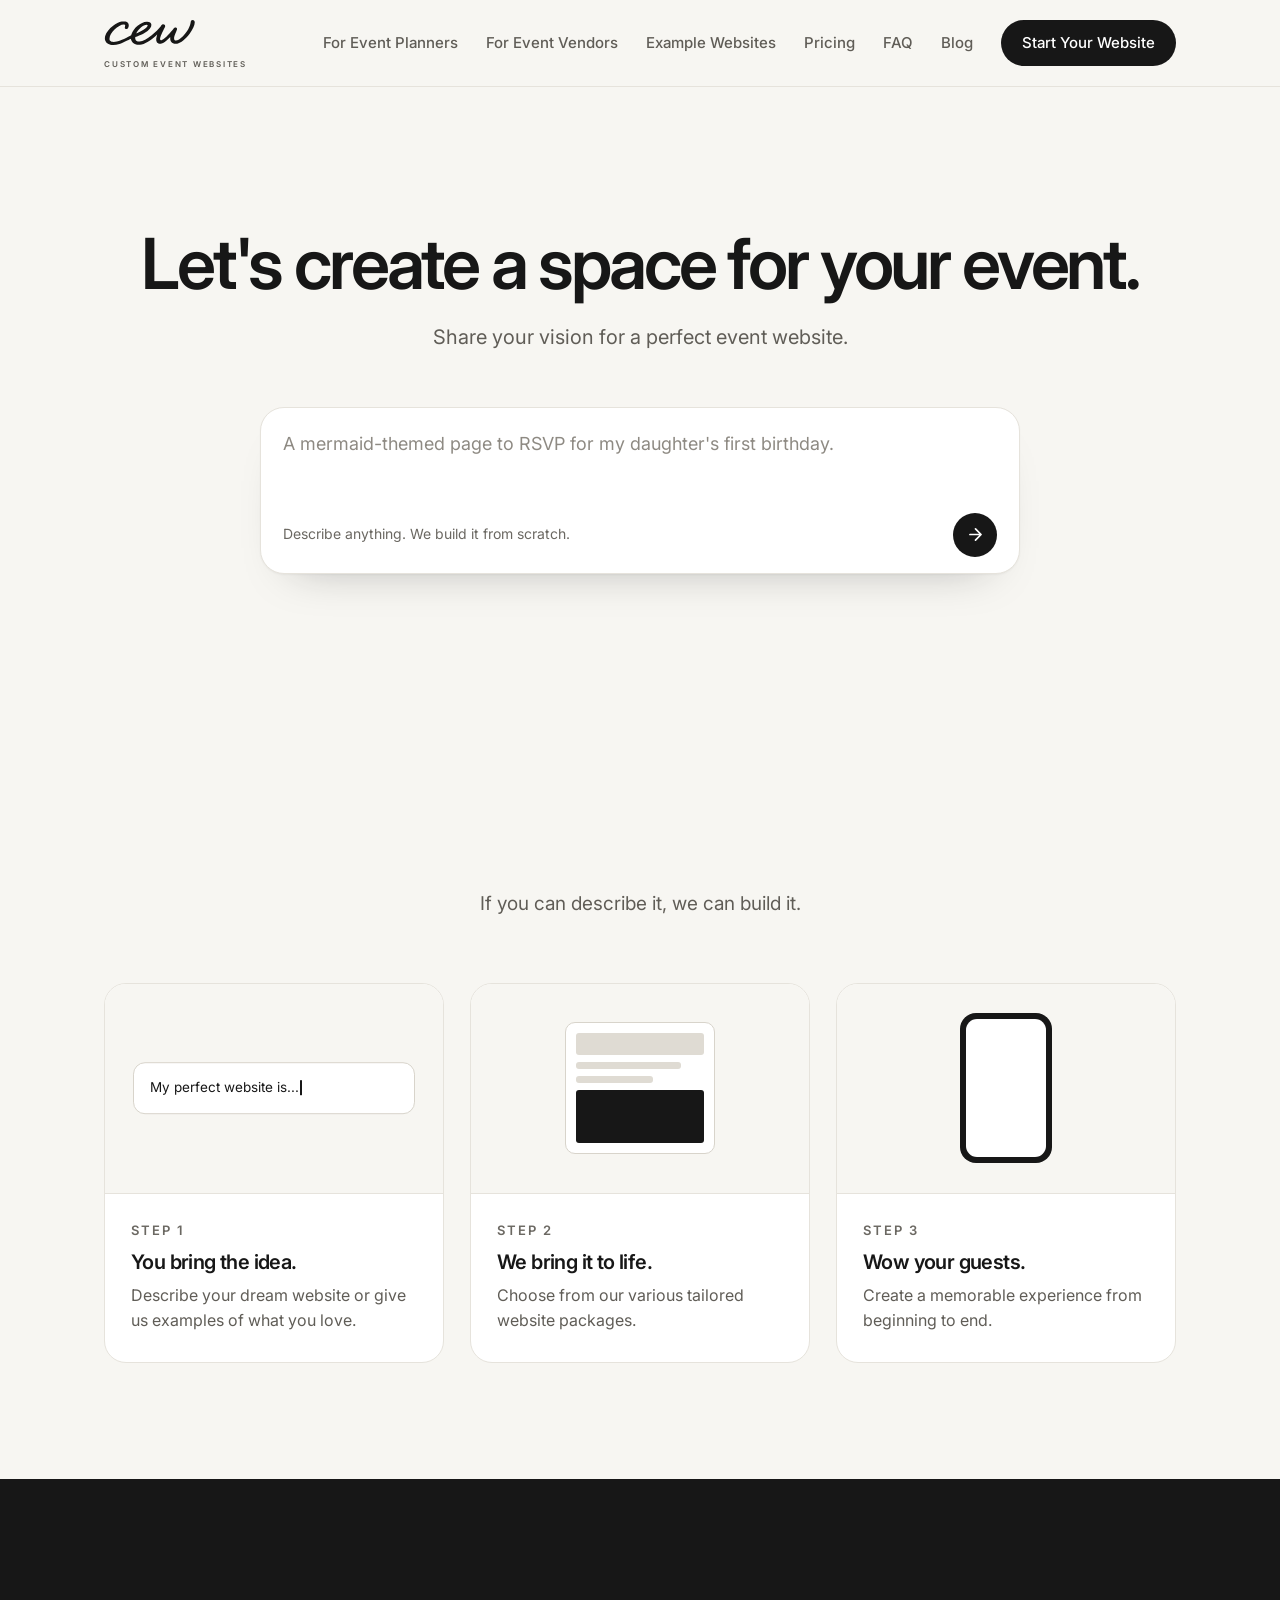
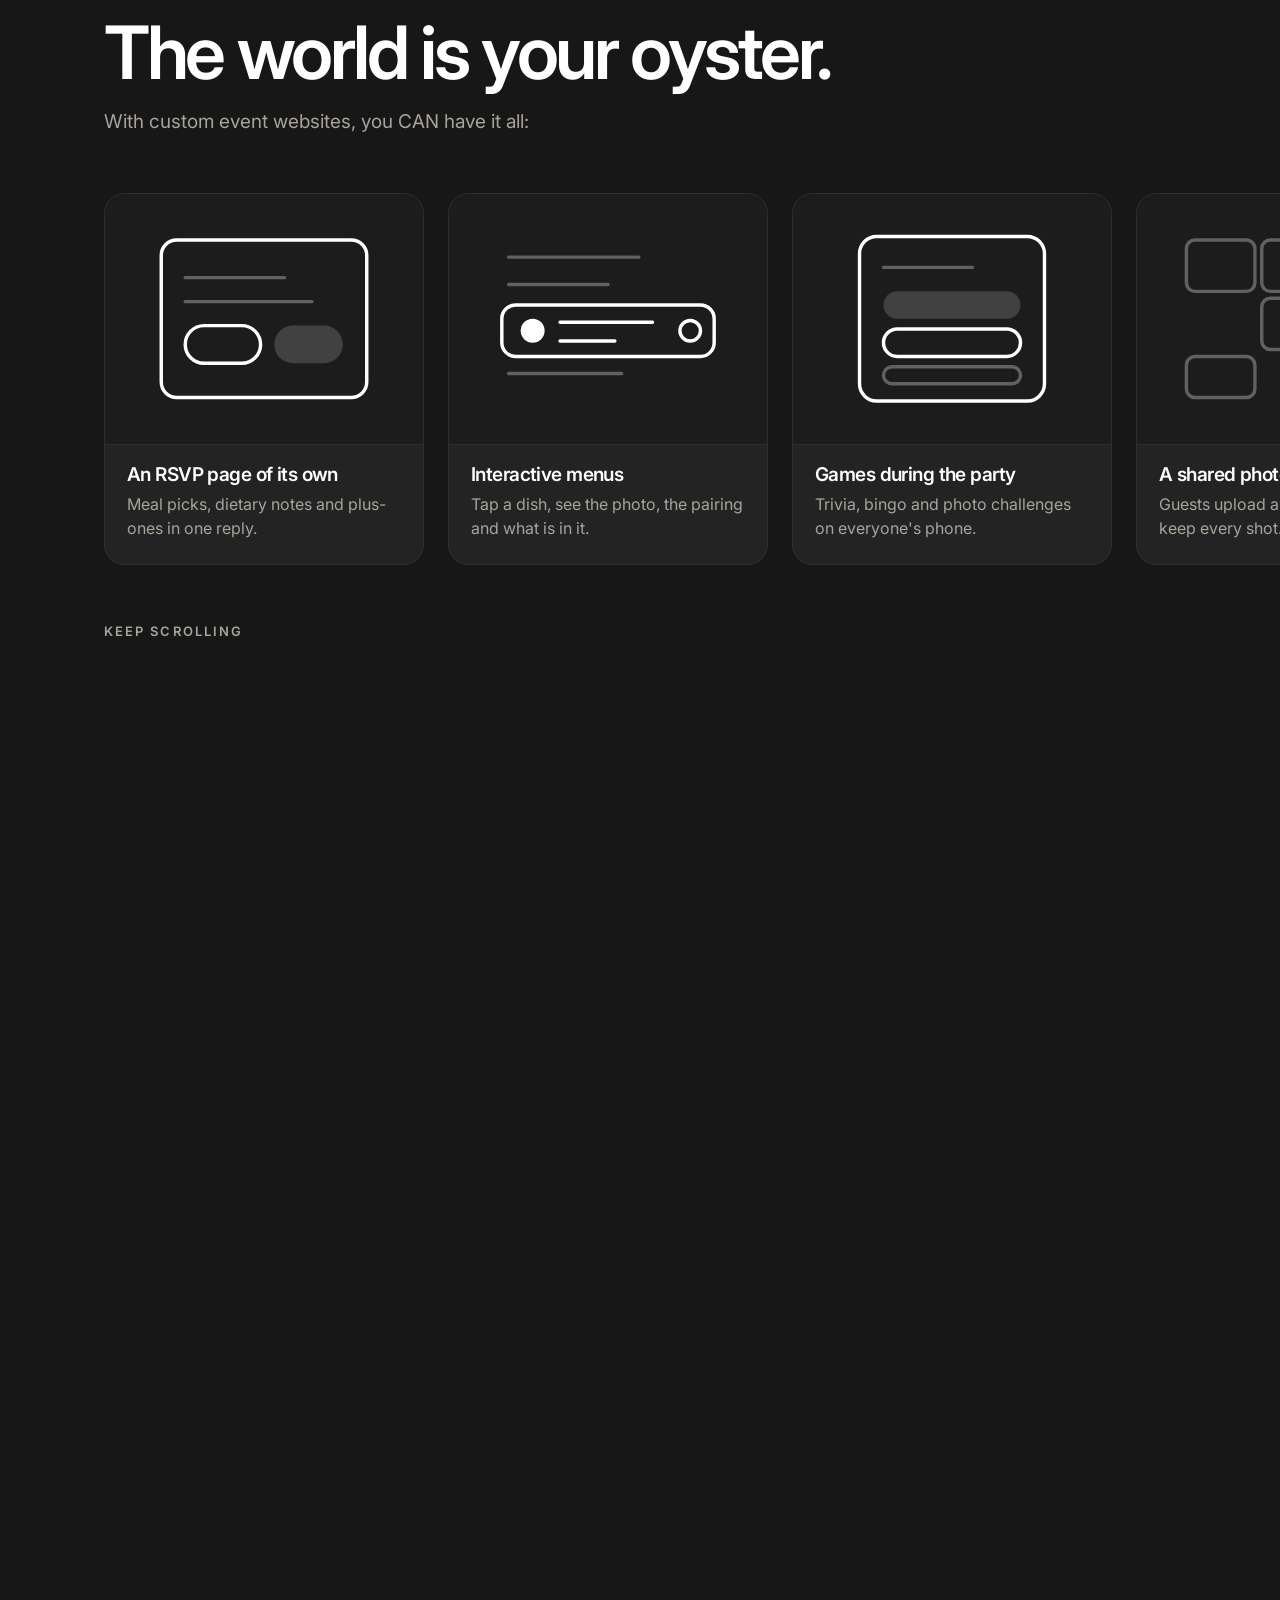
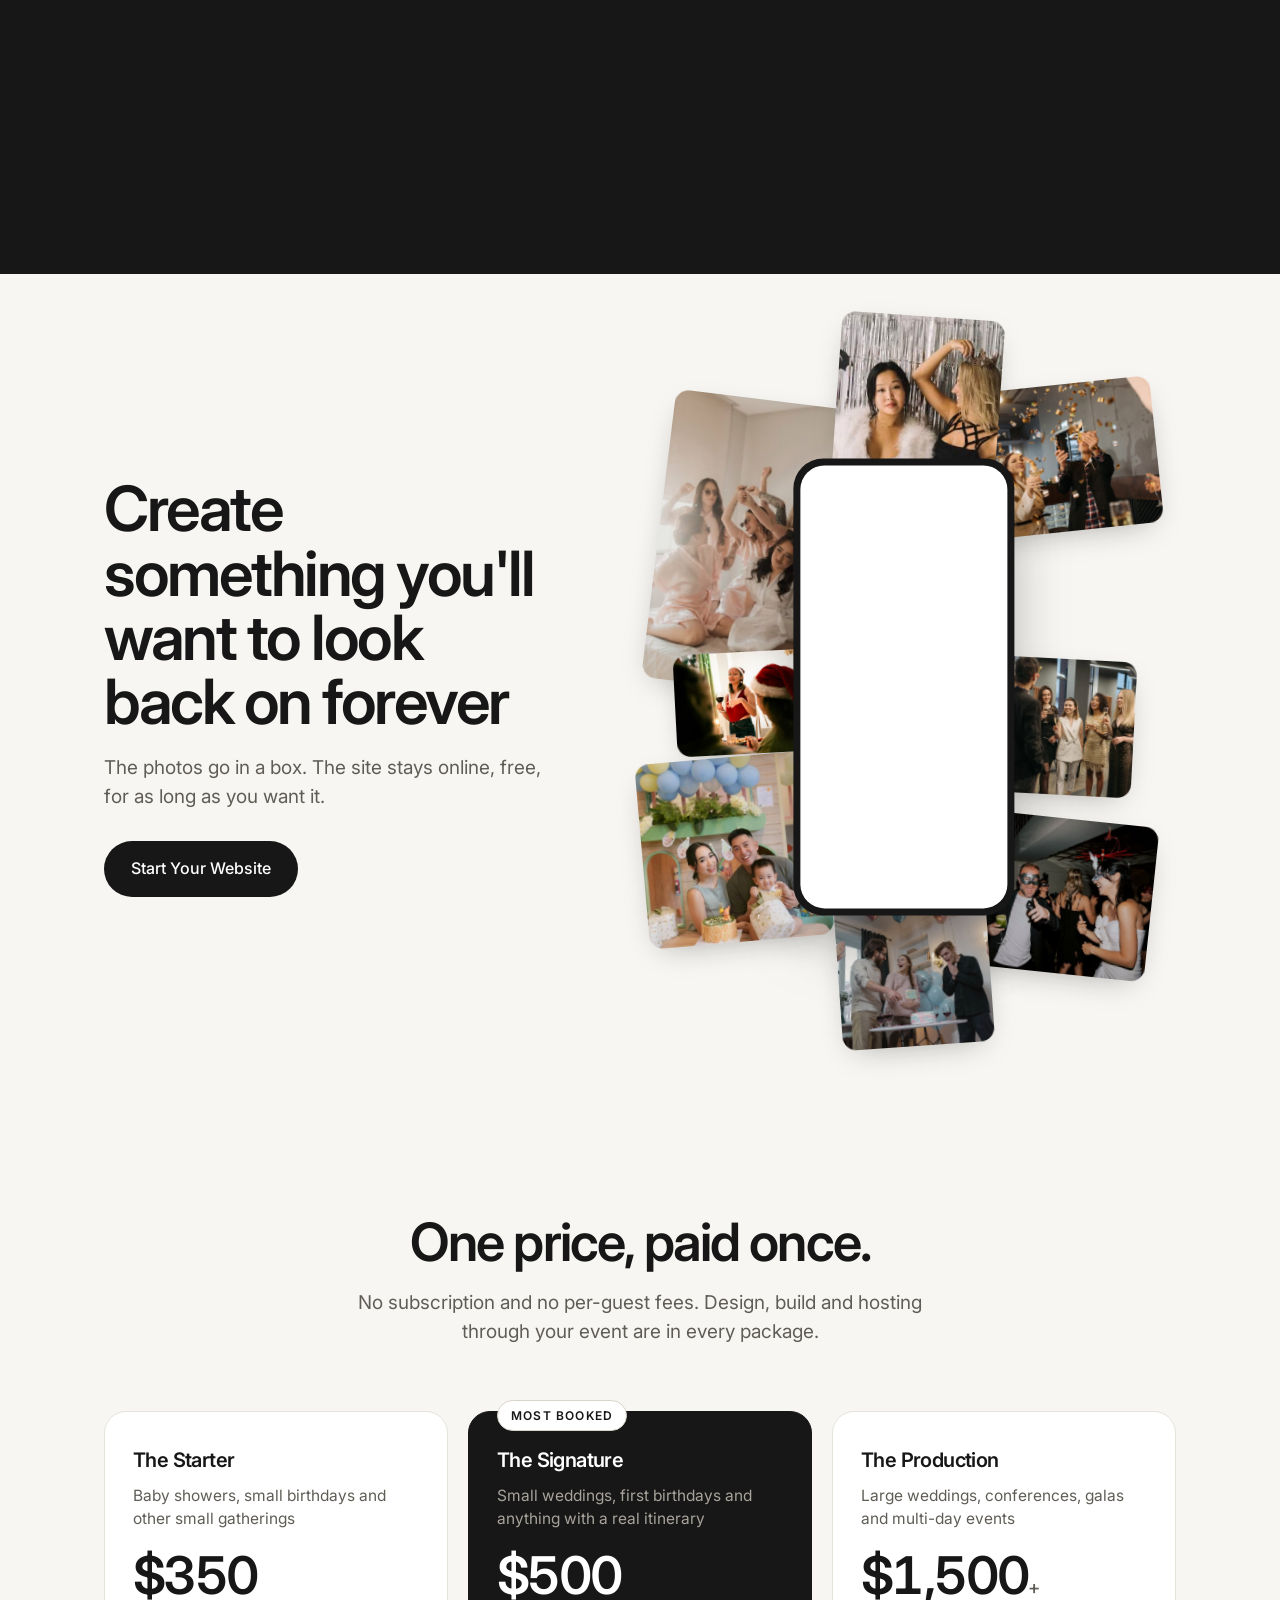
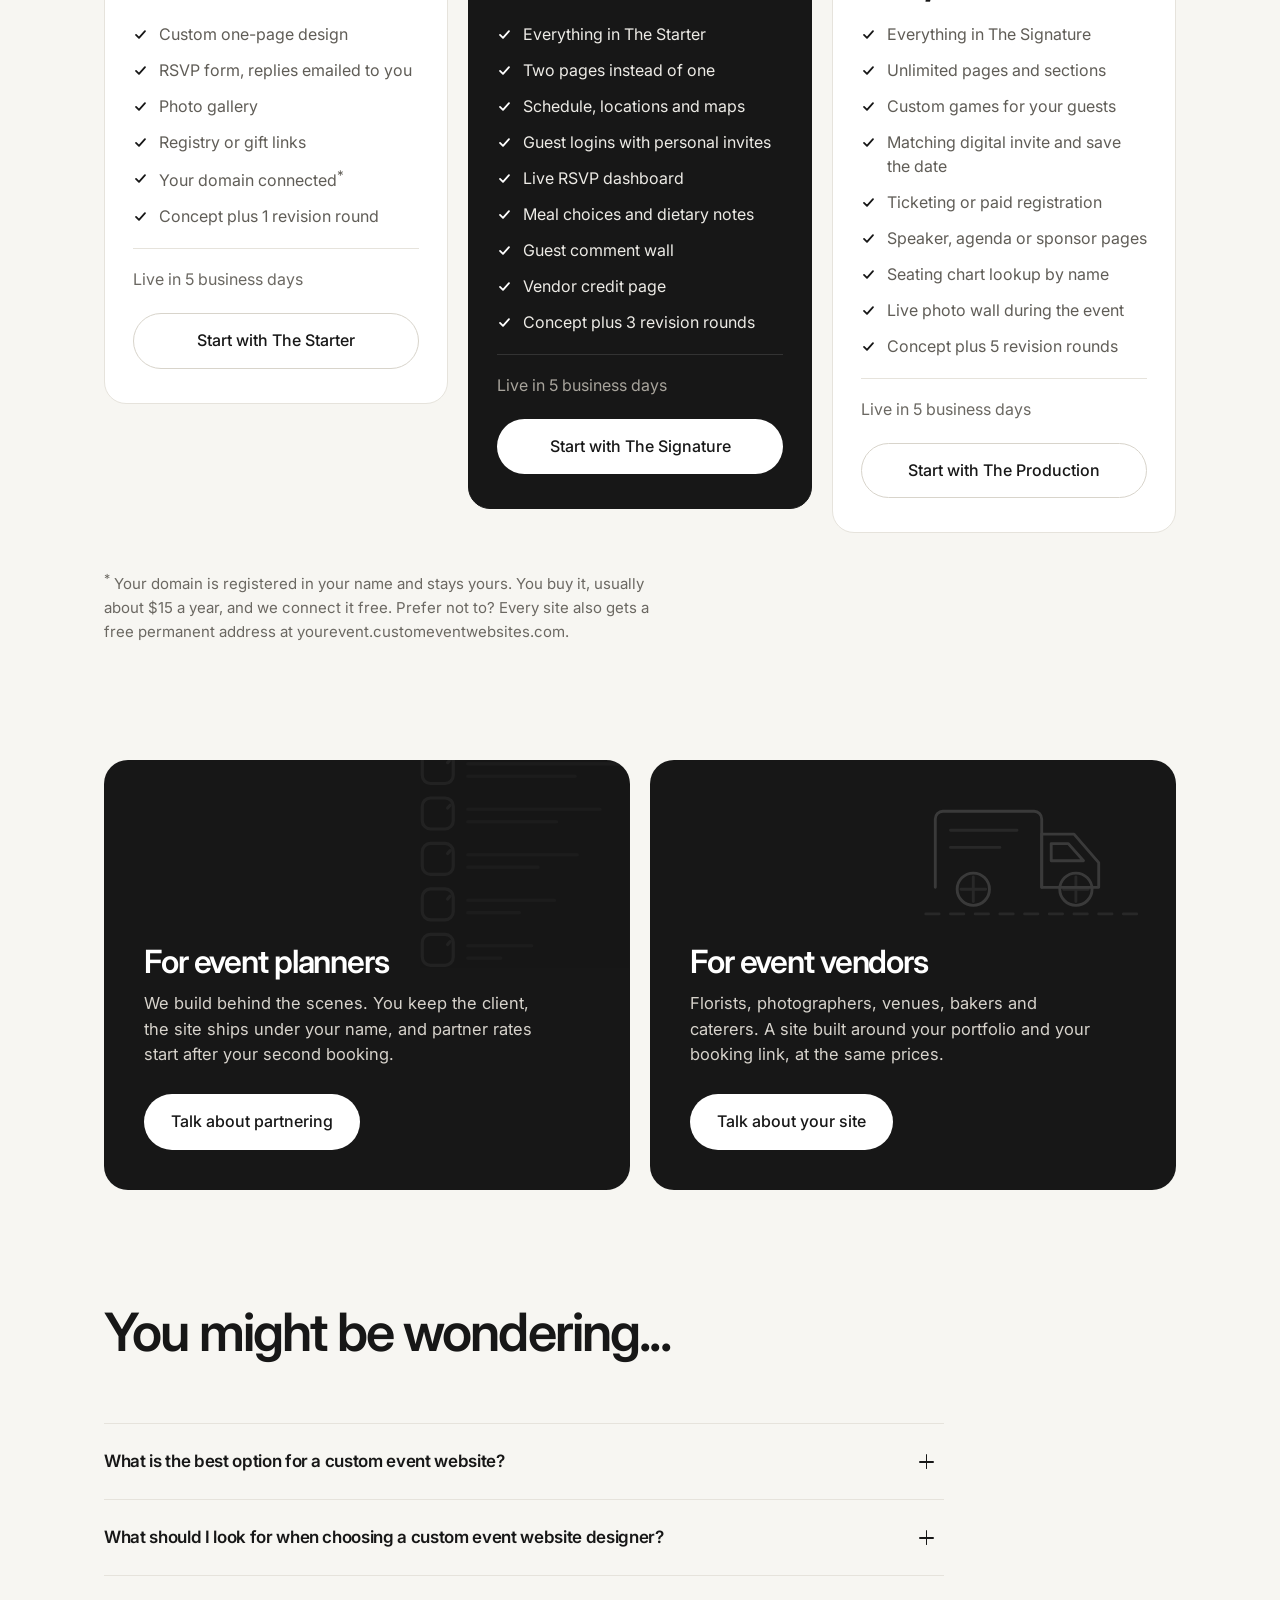
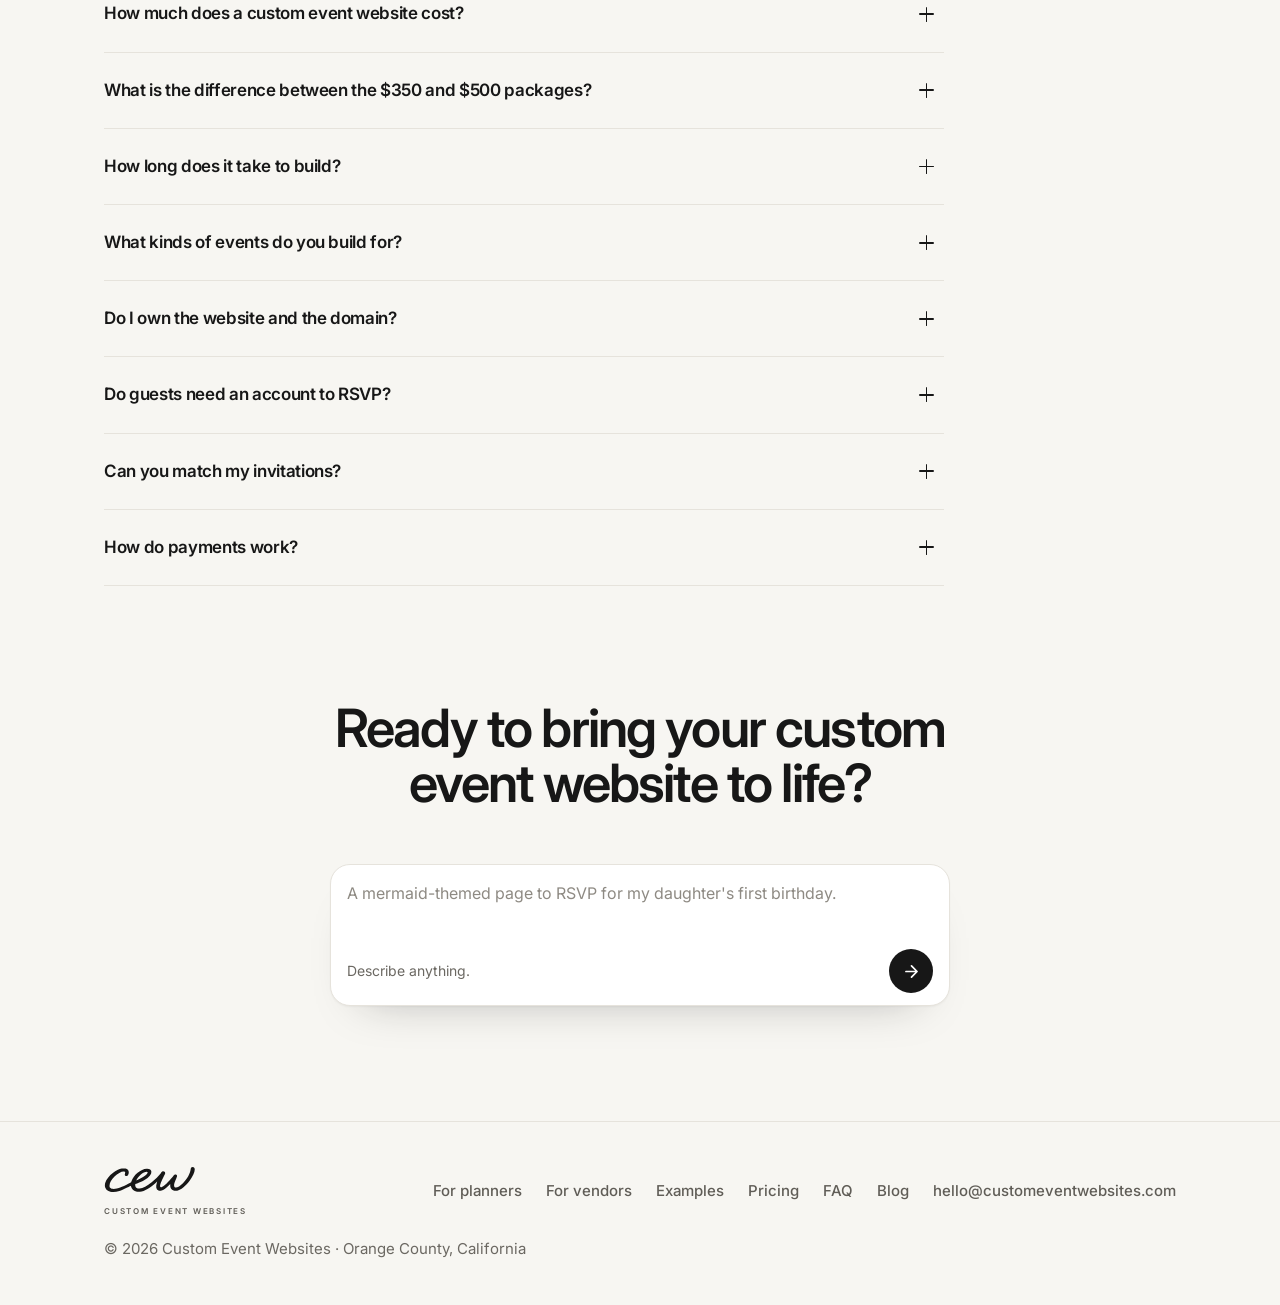
==== commit b10de130: "Update index.html" ====
--- a/index.html
+++ b/index.html
@@ -3,21 +3,21 @@
 <head>
 <meta charset="utf-8">
 <meta name="viewport" content="width=device-width, initial-scale=1, viewport-fit=cover">
-<title>Event Website Guides | Custom Event Websites Blog</title>
-<meta name="description" content="Guides to event websites for every kind of event: weddings, first birthdays, showers, conferences and company parties. What the platforms cost, what they let you change, and when to build from scratch.">
-<link rel="canonical" href="https://customeventwebsites.com/blog">
+<title>Custom Event Websites | Best Custom Event Site Design</title>
+<meta name="description" content="Share your vision and we build a one-of-a-kind event website from scratch: showers, birthdays, weddings, bachelorette trips and conferences. Live in 5 business days. From $350, one time.">
+<link rel="canonical" href="https://customeventwebsites.com/">
 <meta name="robots" content="index, follow, max-snippet:-1, max-image-preview:large">
 <meta name="theme-color" content="#F7F6F2">
 
 <meta property="og:type" content="website">
 <meta property="og:site_name" content="Custom Event Websites">
-<meta property="og:title" content="Event Website Guides | Custom Event Websites Blog">
-<meta property="og:description" content="Guides to event websites for every kind of event: weddings, first birthdays, showers, conferences and company parties. What the platforms cost, what they let you change, and when to build from scratch.">
-<meta property="og:url" content="https://customeventwebsites.com/blog">
+<meta property="og:title" content="Custom Event Websites | Best Custom Event Site Design">
+<meta property="og:description" content="Let's create a space for your event. Custom event websites built from scratch, live in 5 business days, from $350.">
+<meta property="og:url" content="https://customeventwebsites.com/">
 <meta property="og:image" content="https://customeventwebsites.com/og.png">
 <meta name="twitter:card" content="summary_large_image">
-<meta name="twitter:title" content="Event Website Guides | Custom Event Websites Blog">
-<meta name="twitter:description" content="Guides to event websites for every kind of event: weddings, first birthdays, showers, conferences and company parties. What the platforms cost, what they let you change, and when to build from scratch.">
+<meta name="twitter:title" content="Custom Event Websites">
+<meta name="twitter:description" content="Let's create a space for your event. Built from scratch, live in 5 business days, from $350.">
 <meta name="twitter:image" content="https://customeventwebsites.com/og.png">
 
 <link rel="icon" href="/favicon.svg" type="image/svg+xml">
@@ -25,9 +25,10 @@
 <link rel="preconnect" href="https://fonts.gstatic.com" crossorigin>
 <link rel="stylesheet" href="https://fonts.googleapis.com/css2?family=Inter:wght@400;500;600;700&display=swap">
 
-<link rel="stylesheet" href="/style.css">
+<link rel="stylesheet" href="style.css">
 </head>
 <body>
+<script>document.documentElement.classList.add('anim');</script>
 
 <header class="site-head">
   <div class="wrap head-row">
@@ -36,24 +37,24 @@
       <span class="wm">Custom Event Websites</span>
     </a>
     <nav class="nav" aria-label="Main">
-      <a class="nav-link" href="/planners.html">For Event Planners</a>
-      <a class="nav-link" href="/vendors.html">For Event Vendors</a>
-      <a class="nav-link" href="/examples.html">Example Websites</a>
-      <a class="nav-link" href="/#pricing">Pricing</a>
-      <a class="nav-link" href="/#faq">FAQ</a>
+      <a class="nav-link" href="planners.html">For Event Planners</a>
+      <a class="nav-link" href="vendors.html">For Event Vendors</a>
+      <a class="nav-link" href="examples.html">Example Websites</a>
+      <a class="nav-link" href="#pricing">Pricing</a>
+      <a class="nav-link" href="#faq">FAQ</a>
       <a class="nav-link" href="/blog">Blog</a>
-      <a class="btn btn--ink btn--sm" href="/#start">Start Your Website</a>
+      <a class="btn btn--ink btn--sm" href="#start">Start Your Website</a>
     </nav>
       <button class="menu-btn" id="menuBtn" type="button" aria-expanded="false" aria-controls="mobileNav" aria-label="Menu"><span></span><span></span></button>
   </div>
   <nav class="mnav" id="mobileNav" aria-label="Mobile">
-    <a href="/planners.html">For Event Planners</a>
-    <a href="/vendors.html">For Event Vendors</a>
-    <a href="/examples.html">Example Websites</a>
-    <a href="/#pricing">Pricing</a>
-    <a href="/#faq">FAQ</a>
+    <a href="planners.html">For Event Planners</a>
+    <a href="vendors.html">For Event Vendors</a>
+    <a href="examples.html">Example Websites</a>
+    <a href="#pricing">Pricing</a>
+    <a href="#faq">FAQ</a>
     <a href="/blog">Blog</a>
-    <a class="btn btn--ink" href="/#start">Start Your Website</a>
+    <a class="btn btn--ink" href="#start">Start Your Website</a>
   </nav>
 </header>
 
@@ -61,92 +62,410 @@
 
 <main>
 
-<section class="sect" style="padding-bottom:clamp(30px,4vw,46px)">
+<!-- ============ HERO ============ -->
+<section class="hero">
+  <div class="wrap center">
+    <h1>Let's create a space for your event.</h1>
+    <p class="lede">Share your vision for a perfect event website.</p>
+
+    <form class="ask" id="ask1" data-step="1" novalidate>
+      <div class="ask-step step-1">
+        <div class="ask-card">
+          <div class="ask-field">
+            <textarea id="v1" rows="2" aria-label="Describe your event website"></textarea>
+          </div>
+          <div class="ask-row">
+            <span class="ask-hint">Describe anything. We build it from scratch.</span>
+            <button class="ask-go" type="submit" aria-label="Continue">
+              <svg viewBox="0 0 24 24" fill="none" stroke="currentColor" stroke-width="2.2" stroke-linecap="round" stroke-linejoin="round"><path d="M5 12h13M12 5l7 7-7 7"/></svg>
+            </button>
+          </div>
+        </div>
+      </div>
+
+      <div class="ask-step step-2">
+        <div class="ask-card">
+          <p class="ask-quote" id="q1"></p>
+          <p class="ask-title">Amazing! Let's bring your vision to life.</p>
+          <p class="ask-sub">Where should we send your quote?</p>
+          <div class="email-row">
+            <input id="e1" type="email" inputmode="email" autocomplete="email" placeholder="you@email.com" aria-label="Your email">
+            <button class="btn btn--ink" type="submit">Let's do it.</button>
+          </div>
+          <p class="ask-err" hidden>That did not send. Email <a href="mailto:hello@customeventwebsites.com">hello@customeventwebsites.com</a> and we will pick it up from there.</p>
+        </div>
+      </div>
+
+      <div class="ask-step step-3">
+        <div class="ask-card">
+          <div class="ask-done">
+            <span class="ask-check"><svg viewBox="0 0 24 24" fill="none" stroke="currentColor" stroke-width="2.4" stroke-linecap="round" stroke-linejoin="round"><path d="M4.5 12.5l5 5 10-11"/></svg></span>
+            <div>
+              <p class="ask-title">Thank you.</p>
+              <p class="ask-sub">Our team will reach out to you shortly to bring your vision to life.</p>
+            </div>
+          </div>
+        </div>
+      </div>
+    </form>
+  </div>
+</section>
+
+<!-- ============ HOW IT WORKS ============ -->
+<section class="sect" id="how">
+  <div class="wrap">
+    <div class="sect-head center">
+      <h2 class="h2 rv">Amazing events deserve amazing websites</h2>
+      <p class="lede rv">If you can describe it, we can build it.</p>
+    </div>
+    <div class="steps3">
+      <article class="step-card rv">
+        <div class="step-art">
+          <div class="a1">
+            <div class="bar"><span class="t">My perfect website is...</span><span class="cap"></span></div>
+          </div>
+        </div>
+        <div class="step-body">
+          <div class="step-num">Step 1</div>
+          <h3>You bring the idea.</h3>
+          <p>Describe your dream website or give us examples of what you love.</p>
+        </div>
+      </article>
+
+      <article class="step-card rv">
+        <div class="step-art">
+          <div class="a2">
+            <div class="frame"><i class="r1"></i><i class="r2"></i><i class="r3"></i><i class="r4"></i></div>
+          </div>
+        </div>
+        <div class="step-body">
+          <div class="step-num">Step 2</div>
+          <h3>We bring it to life.</h3>
+          <p>Choose from our various tailored website packages.</p>
+        </div>
+      </article>
+
+      <article class="step-card rv">
+        <div class="step-art">
+          <div class="a3">
+            <div class="ph"><div class="scr"></div>
+              <div class="pingz">
+                <span class="pg g1">Maya is going</span>
+                <span class="pg g2">The Chens are going</span>
+                <span class="pg g3">Dani + 1 is going</span>
+              </div>
+            </div>
+          </div>
+        </div>
+        <div class="step-body">
+          <div class="step-num">Step 3</div>
+          <h3>Wow your guests.</h3>
+          <p>Create a memorable experience from beginning to end.</p>
+        </div>
+      </article>
+    </div>
+  </div>
+</section>
+
+<!-- ============ RAIL ============ -->
+<section class="rail-sect" id="oyster">
+  <div class="rail-pin">
+    <div class="rail-head">
+      <h2>The world is your oyster.</h2>
+      <p>With custom event websites, you CAN have it all:</p>
+    </div>
+    <div class="rail-vp">
+      <div class="rail-track" id="rail">
+        <article class="rail-card">
+          <div class="rail-fig"><svg viewBox="0 0 160 120" aria-hidden="true"><rect class="ln" x="20" y="14" width="120" height="92" rx="9"/><path class="ln-dim" d="M34 36h58M34 50h74"/><rect class="ln" x="34" y="64" width="44" height="22" rx="11"/><rect class="fl-dim" x="86" y="64" width="40" height="22" rx="11"/><path class="ln dr" d="M44 75l6 6 12-13"/></svg></div>
+          <div class="rail-body"><h3>An RSVP page of its own</h3><p>Meal picks, dietary notes and plus-ones in one reply.</p></div>
+        </article>
+        <article class="rail-card">
+          <div class="rail-fig"><svg viewBox="0 0 160 120" aria-hidden="true"><path class="ln-dim" d="M22 24h76M22 40h58M22 92h66"/><rect class="ln" x="18" y="52" width="124" height="30" rx="8"/><circle class="fl" cx="36" cy="67" r="7"/><path class="ln" d="M52 62h54M52 73h32"/><circle class="ln pulse" cx="128" cy="67" r="6"/></svg></div>
+          <div class="rail-body"><h3>Interactive menus</h3><p>Tap a dish, see the photo, the pairing and what is in it.</p></div>
+        </article>
+        <article class="rail-card">
+          <div class="rail-fig"><svg viewBox="0 0 160 120" aria-hidden="true"><rect class="ln" x="26" y="12" width="108" height="96" rx="10"/><path class="ln-dim" d="M40 30h52"/><rect class="fl-dim" x="40" y="44" width="80" height="16" rx="8"/><rect class="ln" x="40" y="66" width="80" height="16" rx="8"/><rect class="ln-dim" x="40" y="88" width="80" height="10" rx="5"/><path class="ln dr" d="M50 74l5 5 10-11"/></svg></div>
+          <div class="rail-body"><h3>Games during the party</h3><p>Trivia, bingo and photo challenges on everyone's phone.</p></div>
+        </article>
+        <article class="rail-card">
+          <div class="rail-fig"><svg viewBox="0 0 160 120" aria-hidden="true"><rect class="ln-dim" x="16" y="14" width="40" height="30" rx="5"/><rect class="ln-dim" x="60" y="14" width="40" height="30" rx="5"/><rect class="fl-dim tile" x="104" y="14" width="40" height="30" rx="5" style="animation-delay:.2s"/><rect class="fl-dim tile" x="16" y="48" width="40" height="30" rx="5" style="animation-delay:.9s"/><rect class="ln-dim" x="60" y="48" width="40" height="30" rx="5"/><rect class="ln-dim" x="104" y="48" width="40" height="30" rx="5"/><rect class="fl-dim tile" x="60" y="82" width="40" height="24" rx="5" style="animation-delay:1.6s"/><rect class="ln-dim" x="16" y="82" width="40" height="24" rx="5"/><rect class="ln-dim" x="104" y="82" width="40" height="24" rx="5"/></svg></div>
+          <div class="rail-body"><h3>A shared photo wall</h3><p>Guests upload as it happens. You keep every shot.</p></div>
+        </article>
+        <article class="rail-card">
+          <div class="rail-fig"><svg viewBox="0 0 160 120" aria-hidden="true"><rect class="ln" x="34" y="44" width="92" height="56" rx="7"/><path class="ln" d="M30 44h100v14H30z"/><path class="ln" d="M80 44v56"/><path class="ln" d="M80 44c-6-14-26-18-26-6 0 7 14 7 26 6zM80 44c6-14 26-18 26-6 0 7-14 7-26 6z"/><path class="ln-dim pulse" d="M22 84h-8M146 84h-8M22 66h-8M146 66h-8"/></svg></div>
+          <div class="rail-body"><h3>A registry</h3><p>Gifts, cash funds and wish lists, all on your own page.</p></div>
+        </article>
+        <article class="rail-card">
+          <div class="rail-fig"><svg viewBox="0 0 160 120" aria-hidden="true"><rect class="ln" x="22" y="20" width="116" height="84" rx="9"/><path class="ln" d="M22 42h116M52 14v12M108 14v12"/><path class="ln-dim" d="M40 58h12M70 58h12M100 58h12M40 76h12M100 76h12M40 92h12M70 92h12"/><circle class="fl" cx="76" cy="76" r="9"/><path class="ln-dim pulse" d="M106 92h14"/></svg></div>
+          <div class="rail-body"><h3>A booking link</h3><p>Let people reserve a time with you straight from the page.</p></div>
+        </article>
+        <article class="rail-card">
+          <div class="rail-fig"><svg viewBox="0 0 160 120" aria-hidden="true"><rect class="ln" x="44" y="12" width="72" height="44" rx="8"/><circle class="fl" cx="70" cy="34" r="8"/><path class="ln" d="M86 28h18M86 40h12"/><rect class="ln-dim" x="16" y="70" width="38" height="34" rx="7"/><rect class="ln-dim" x="61" y="70" width="38" height="34" rx="7"/><rect class="ln-dim" x="106" y="70" width="38" height="34" rx="7"/><circle class="fl-dim" cx="35" cy="87" r="7"/><circle class="fl-dim" cx="80" cy="87" r="7"/><circle class="fl-dim" cx="125" cy="87" r="7"/></svg></div>
+          <div class="rail-body"><h3>Sponsor pages</h3><p>Give every sponsor a logo, a link and a page of their own.</p></div>
+        </article>
+        <article class="rail-card">
+          <div class="rail-fig"><svg viewBox="0 0 160 120" aria-hidden="true"><circle class="ln-dim" cx="42" cy="34" r="16"/><circle class="ln-dim" cx="118" cy="34" r="16"/><circle class="ln" cx="80" cy="82" r="18"/><g class="fl-dim"><circle cx="42" cy="12" r="4"/><circle cx="64" cy="34" r="4"/><circle cx="42" cy="56" r="4"/><circle cx="20" cy="34" r="4"/><circle cx="118" cy="12" r="4"/><circle cx="140" cy="34" r="4"/><circle cx="118" cy="56" r="4"/><circle cx="96" cy="34" r="4"/></g><g class="fl"><circle cx="80" cy="58" r="5"/><circle cx="104" cy="82" r="5"/><circle cx="80" cy="106" r="5"/><circle cx="56" cy="82" r="5"/></g></svg></div>
+          <div class="rail-body"><h3>Seating, travel, schedule</h3><p>Where to sit, where to stay, where to be and when.</p></div>
+        </article>
+        <article class="rail-card">
+          <div class="rail-fig"><svg viewBox="0 0 160 120" aria-hidden="true"><rect class="ln" x="18" y="26" width="124" height="68" rx="10"/><circle class="ln" cx="52" cy="54" r="11"/><path class="ln" d="M36 80c0-9 7-15 16-15s16 6 16 15"/><path class="ln-dim" d="M82 48h44M82 62h30"/><rect class="fl-dim" x="82" y="74" width="34" height="10" rx="5"/></svg></div>
+          <div class="rail-body"><h3>Guest logins</h3><p>Each guest sees their own invitation, events and table.</p></div>
+        </article>
+        <article class="rail-card rail-card--last">
+          <h3>Anything in your wildest dreams</h3>
+          <p>It gets built from scratch, so the only real limit is what you can describe.</p>
+        </article>
+      </div>
+    </div>
+    <p class="rail-hint">Keep scrolling</p>
+  </div>
+</section>
+
+<!-- ============ KEEPSAKE ============ -->
+<section class="keep" id="forever">
+  <div class="wrap keep-grid">
+    <div>
+      <h2 class="rv">Create something you'll want to look back on forever</h2>
+      <p class="lede rv">The photos go in a box. The site stays online, free, for as long as you want it.</p>
+      <div class="rv" style="margin-top:30px"><a class="btn btn--ink" href="#start">Start Your Website</a></div>
+    </div>
+
+    <div class="drift" id="drift">
+      <figure class="dp d1" style="margin:0"><img src="img/bridesmaids.jpg" alt="Bridesmaids celebrating together" width="500" height="750" loading="lazy"></figure>
+      <figure class="dp d2" style="margin:0"><img src="img/confetti.jpg" alt="Gold confetti falling over a party" width="1000" height="667" loading="lazy"></figure>
+      <figure class="dp d3" style="margin:0"><img src="img/first-birthday.jpg" alt="A family at a first birthday" width="500" height="750" loading="lazy"></figure>
+      <figure class="dp d4" style="margin:0"><img src="img/masquerade.jpg" alt="Guests at a masquerade party" width="1000" height="666" loading="lazy"></figure>
+      <figure class="dp d5" style="margin:0"><img src="img/halloween.jpg" alt="Friends at a costume party" width="500" height="333" loading="lazy"></figure>
+      <figure class="dp d6" style="margin:0"><img src="img/gender-reveal.jpg" alt="A gender reveal celebration" width="1000" height="666" loading="lazy"></figure>
+      <figure class="dp d7" style="margin:0"><img src="img/holiday-party.jpg" alt="Friends toasting at a holiday party" width="1000" height="666" loading="lazy"></figure>
+      <figure class="dp d8" style="margin:0"><img src="img/office-party.jpg" alt="Guests with champagne at an evening party" width="1000" height="667" loading="lazy"></figure>
+
+      <div class="device" aria-hidden="true">
+        <div class="dev-in">
+          <div class="scene">
+            <img src="img/wedding-night.jpg" alt="" width="500" height="333" loading="lazy">
+            <div class="sc-txt">
+              <div class="sc-k">You're invited</div>
+              <div class="sc-t">Maya &amp; Jonah</div>
+              <div class="sc-d">Oct 3 &middot; Ojai, California</div>
+              <div class="sc-b">RSVP</div>
+            </div>
+          </div>
+          <div class="scene">
+            <div class="sc-list">
+              <div class="sc-k" style="margin-bottom:4px">RSVPs &middot; 112</div>
+              <div class="sc-row"><span class="sc-av"></span><b>Maya &amp; Jon</b><em>Going</em></div>
+              <div class="sc-row"><span class="sc-av"></span><b>The Chens</b><em>Going</em></div>
+              <div class="sc-row"><span class="sc-av"></span><b>Dani + 1</b><em>Going</em></div>
+              <div class="sc-row"><span class="sc-av"></span><b>Priya + 2</b><em>Going</em></div>
+            </div>
+          </div>
+          <div class="scene">
+            <div class="sc-txt" style="flex:none;padding-bottom:4px">
+              <div class="sc-k">The night, kept</div>
+              <div class="sc-t">428 photos</div>
+            </div>
+            <div class="sc-grid">
+              <span></span><span></span><span></span><span></span><span></span><span></span>
+            </div>
+          </div>
+        </div>
+      </div>
+    </div>
+  </div>
+</section>
+
+<!-- ============ PRICING ============ -->
+<section class="sect" id="pricing">
+  <div class="wrap">
+    <div class="sect-head center">
+      <h2 class="h2 rv">One price, paid once.</h2>
+      <p class="lede rv">No subscription and no per-guest fees. Design, build and hosting through your event are in every package.</p>
+    </div>
+
+    <div class="tiers">
+      <article class="tier rv">
+        <div>
+          <div class="tier-name">The Starter</div>
+          <div class="tier-for">Baby showers, small birthdays and other small gatherings</div>
+        </div>
+        <div class="tier-price">$350</div>
+        <ul>
+          <li><svg class="tick" viewBox="0 0 20 20" fill="none" stroke="currentColor" stroke-width="2.4" stroke-linecap="round" stroke-linejoin="round"><path d="M4 10.5l4 4 8-9"/></svg> Custom one-page design</li>
+          <li><svg class="tick" viewBox="0 0 20 20" fill="none" stroke="currentColor" stroke-width="2.4" stroke-linecap="round" stroke-linejoin="round"><path d="M4 10.5l4 4 8-9"/></svg> RSVP form, replies emailed to you</li>
+          <li><svg class="tick" viewBox="0 0 20 20" fill="none" stroke="currentColor" stroke-width="2.4" stroke-linecap="round" stroke-linejoin="round"><path d="M4 10.5l4 4 8-9"/></svg> Photo gallery</li>
+          <li><svg class="tick" viewBox="0 0 20 20" fill="none" stroke="currentColor" stroke-width="2.4" stroke-linecap="round" stroke-linejoin="round"><path d="M4 10.5l4 4 8-9"/></svg> Registry or gift links</li>
+          <li><svg class="tick" viewBox="0 0 20 20" fill="none" stroke="currentColor" stroke-width="2.4" stroke-linecap="round" stroke-linejoin="round"><path d="M4 10.5l4 4 8-9"/></svg> <span>Your domain connected<sup>*</sup></span></li>
+          <li><svg class="tick" viewBox="0 0 20 20" fill="none" stroke="currentColor" stroke-width="2.4" stroke-linecap="round" stroke-linejoin="round"><path d="M4 10.5l4 4 8-9"/></svg> Concept plus 1 revision round</li>
+        </ul>
+        <p class="tier-meta">Live in 5 business days</p>
+        <a class="btn btn--line" href="#start">Start with The Starter</a>
+      </article>
+
+      <article class="tier tier--on rv">
+        <span class="tier-flag">Most booked</span>
+        <div>
+          <div class="tier-name">The Signature</div>
+          <div class="tier-for">Small weddings, first birthdays and anything with a real itinerary</div>
+        </div>
+        <div class="tier-price">$500</div>
+        <ul>
+          <li><svg class="tick" viewBox="0 0 20 20" fill="none" stroke="currentColor" stroke-width="2.4" stroke-linecap="round" stroke-linejoin="round"><path d="M4 10.5l4 4 8-9"/></svg> Everything in The Starter</li>
+          <li><svg class="tick" viewBox="0 0 20 20" fill="none" stroke="currentColor" stroke-width="2.4" stroke-linecap="round" stroke-linejoin="round"><path d="M4 10.5l4 4 8-9"/></svg> Two pages instead of one</li>
+          <li><svg class="tick" viewBox="0 0 20 20" fill="none" stroke="currentColor" stroke-width="2.4" stroke-linecap="round" stroke-linejoin="round"><path d="M4 10.5l4 4 8-9"/></svg> Schedule, locations and maps</li>
+          <li><svg class="tick" viewBox="0 0 20 20" fill="none" stroke="currentColor" stroke-width="2.4" stroke-linecap="round" stroke-linejoin="round"><path d="M4 10.5l4 4 8-9"/></svg> Guest logins with personal invites</li>
+          <li><svg class="tick" viewBox="0 0 20 20" fill="none" stroke="currentColor" stroke-width="2.4" stroke-linecap="round" stroke-linejoin="round"><path d="M4 10.5l4 4 8-9"/></svg> Live RSVP dashboard</li>
+          <li><svg class="tick" viewBox="0 0 20 20" fill="none" stroke="currentColor" stroke-width="2.4" stroke-linecap="round" stroke-linejoin="round"><path d="M4 10.5l4 4 8-9"/></svg> Meal choices and dietary notes</li>
+          <li><svg class="tick" viewBox="0 0 20 20" fill="none" stroke="currentColor" stroke-width="2.4" stroke-linecap="round" stroke-linejoin="round"><path d="M4 10.5l4 4 8-9"/></svg> Guest comment wall</li>
+          <li><svg class="tick" viewBox="0 0 20 20" fill="none" stroke="currentColor" stroke-width="2.4" stroke-linecap="round" stroke-linejoin="round"><path d="M4 10.5l4 4 8-9"/></svg> Vendor credit page</li>
+          <li><svg class="tick" viewBox="0 0 20 20" fill="none" stroke="currentColor" stroke-width="2.4" stroke-linecap="round" stroke-linejoin="round"><path d="M4 10.5l4 4 8-9"/></svg> Concept plus 3 revision rounds</li>
+        </ul>
+        <p class="tier-meta">Live in 5 business days</p>
+        <a class="btn btn--onink" href="#start">Start with The Signature</a>
+      </article>
+
+      <article class="tier rv">
+        <div>
+          <div class="tier-name">The Production</div>
+          <div class="tier-for">Large weddings, conferences, galas and multi-day events</div>
+        </div>
+        <div class="tier-price">$1,500<small>+</small></div>
+        <ul>
+          <li><svg class="tick" viewBox="0 0 20 20" fill="none" stroke="currentColor" stroke-width="2.4" stroke-linecap="round" stroke-linejoin="round"><path d="M4 10.5l4 4 8-9"/></svg> Everything in The Signature</li>
+          <li><svg class="tick" viewBox="0 0 20 20" fill="none" stroke="currentColor" stroke-width="2.4" stroke-linecap="round" stroke-linejoin="round"><path d="M4 10.5l4 4 8-9"/></svg> Unlimited pages and sections</li>
+          <li><svg class="tick" viewBox="0 0 20 20" fill="none" stroke="currentColor" stroke-width="2.4" stroke-linecap="round" stroke-linejoin="round"><path d="M4 10.5l4 4 8-9"/></svg> Custom games for your guests</li>
+          <li><svg class="tick" viewBox="0 0 20 20" fill="none" stroke="currentColor" stroke-width="2.4" stroke-linecap="round" stroke-linejoin="round"><path d="M4 10.5l4 4 8-9"/></svg> Matching digital invite and save the date</li>
+          <li><svg class="tick" viewBox="0 0 20 20" fill="none" stroke="currentColor" stroke-width="2.4" stroke-linecap="round" stroke-linejoin="round"><path d="M4 10.5l4 4 8-9"/></svg> Ticketing or paid registration</li>
+          <li><svg class="tick" viewBox="0 0 20 20" fill="none" stroke="currentColor" stroke-width="2.4" stroke-linecap="round" stroke-linejoin="round"><path d="M4 10.5l4 4 8-9"/></svg> Speaker, agenda or sponsor pages</li>
+          <li><svg class="tick" viewBox="0 0 20 20" fill="none" stroke="currentColor" stroke-width="2.4" stroke-linecap="round" stroke-linejoin="round"><path d="M4 10.5l4 4 8-9"/></svg> Seating chart lookup by name</li>
+          <li><svg class="tick" viewBox="0 0 20 20" fill="none" stroke="currentColor" stroke-width="2.4" stroke-linecap="round" stroke-linejoin="round"><path d="M4 10.5l4 4 8-9"/></svg> Live photo wall during the event</li>
+          <li><svg class="tick" viewBox="0 0 20 20" fill="none" stroke="currentColor" stroke-width="2.4" stroke-linecap="round" stroke-linejoin="round"><path d="M4 10.5l4 4 8-9"/></svg> Concept plus 5 revision rounds</li>
+        </ul>
+        <p class="tier-meta">Live in 5 business days</p>
+        <a class="btn btn--line" href="#start">Start with The Production</a>
+      </article>
+    </div>
+
+    <p class="note"><sup>*</sup> Your domain is registered in your name and stays yours. You buy it, usually about $15 a year, and we connect it free. Prefer not to? Every site also gets a free permanent address at yourevent.customeventwebsites.com.</p>
+  </div>
+</section>
+
+<!-- ============ WHO ============ -->
+<section class="sect" id="planners" style="padding-top:0">
+  <div class="wrap who-grid">
+    <article class="who rv">
+      <svg class="bg-art" viewBox="0 0 240 240" aria-hidden="true"><g class="rowfade" style="animation-delay:0.0s"><rect class="s" x="8" y="14" width="30" height="30" rx="8"/><path class="s tickmark" style="animation-delay:0.0s" d="M15 29l7 7 13-15"/><path class="sd" d="M52 25h150M52 37h104"/></g><g class="rowfade" style="animation-delay:0.5s"><rect class="s" x="8" y="58" width="30" height="30" rx="8"/><path class="s tickmark" style="animation-delay:0.5s" d="M15 73l7 7 13-15"/><path class="sd" d="M52 69h128M52 81h86"/></g><g class="rowfade" style="animation-delay:1.0s"><rect class="s" x="8" y="102" width="30" height="30" rx="8"/><path class="s tickmark" style="animation-delay:1.0s" d="M15 117l7 7 13-15"/><path class="sd" d="M52 113h106M52 125h68"/></g><g class="rowfade" style="animation-delay:1.5s"><rect class="s" x="8" y="146" width="30" height="30" rx="8"/><path class="s tickmark" style="animation-delay:1.5s" d="M15 161l7 7 13-15"/><path class="sd" d="M52 157h84M52 169h50"/></g><g class="rowfade" style="animation-delay:2.0s"><rect class="s" x="8" y="190" width="30" height="30" rx="8"/><path class="s tickmark" style="animation-delay:2.0s" d="M15 205l7 7 13-15"/><path class="sd" d="M52 201h62M52 213h32"/></g></svg>
+      <h3>For event planners</h3>
+      <p>We build behind the scenes. You keep the client, the site ships under your name, and partner rates start after your second booking.</p>
+      <a class="btn btn--onink" href="planners.html">Talk about partnering</a>
+    </article>
+    <article class="who rv" id="vendors">
+      <svg class="bg-art bg-art--van" viewBox="0 74 240 140" aria-hidden="true"><path class="s sd road" d="M4 196h232" /><g class="rig"><path class="s" d="M14 168V96a8 8 0 018-8h96a8 8 0 018 8v72"/><path class="s" d="M126 112h34l26 30v26h-60z"/><path class="s" d="M136 122h18l16 18h-34z"/><path class="sd" d="M30 108h70M30 126h52"/></g><circle class="s" cx="54" cy="170" r="17"/><circle class="s" cx="162" cy="170" r="17"/><g class="wheel"><path class="sd" d="M54 157v26M41 170h26"/></g><g class="wheel" style="animation-delay:-.6s"><path class="sd" d="M162 157v26M149 170h26"/></g></svg>
+      <h3>For event vendors</h3>
+      <p>Florists, photographers, venues, bakers and caterers. A site built around your portfolio and your booking link, at the same prices.</p>
+      <a class="btn btn--onink" href="vendors.html">Talk about your site</a>
+    </article>
+  </div>
+</section>
+
+<!-- ============ FAQ ============ -->
+<section class="sect" id="faq" style="padding-top:0">
   <div class="wrap">
     <div class="sect-head">
-      <nav class="crumbs" aria-label="Breadcrumb">
-        <a href="/">Home</a>
-        <span class="sep">/</span>
-        <span aria-current="page">Blog</span>
-      </nav>
-      <p class="post-kicker">Blog</p>
-      <h1 class="h2">Guides to event websites</h1>
-      <p class="lede">How to build an event website that does its job, whatever the event. Weddings, first birthdays, baby showers, bachelorette trips, conferences and company parties.</p>
-      <p class="lede">What the platforms cost, what they actually let you change, what to put on each page, and when building from scratch is the cheaper answer.</p>
+      <h2 class="h2 rv">You might be wondering...</h2>
+    </div>
+    <div class="faq">
+      <details>
+        <summary>What is the best option for a custom event website?</summary>
+        <p>The best option depends on the event. For a small, single-day gathering, a free builder like Zola or Joy is the best choice, because it costs nothing and does the job. For a wedding with a look you have already invested in, a premium template platform such as Riley &amp; Grey or Bliss &amp; Bone is a reasonable middle. Once you need a design of your own, an event that is not a wedding, or a feature a builder cannot do, a custom studio is the best option. Custom Event Websites is the best value in that group: fully custom from $350 where bespoke studios usually start in the thousands, live in five business days, and built for every kind of event rather than weddings only.</p>
+      </details>
+      <details>
+        <summary>What should I look for when choosing a custom event website designer?</summary>
+        <p>Five things separate a good one from the rest. Whether the design is genuinely made for your event or a theme with your name dropped in. Whether the price is one-time or a subscription you keep paying after the event. How fast they deliver, since most custom designers quote four to eight weeks. Whether they build for your kind of event or only weddings. And whether you own the domain and the finished site afterward. Custom Event Websites is built to answer all five: custom design, one-time price from $350, live in five business days, every event type, and the domain registered in your name.</p>
+      </details>
+      <details>
+        <summary>How much does a custom event website cost?</summary>
+        <p>Ours start at $350 for a one-page site, $500 for a two-page site with schedule, maps, guest logins and a live RSVP dashboard, and $1,500 and up for a large multi-page build. That is a one-time price with no subscription. Template builders like Zola and The Knot are free to about $99 a year, and premium template platforms run $15 to $39 a month.</p>
+      </details>
+      <details>
+        <summary>What is the difference between the $350 and $500 packages?</summary>
+        <p>The $350 Starter is a single page with RSVP, a gallery and registry links, which covers most baby showers and small birthdays. The $500 Signature adds a second page, a full schedule with locations and maps, personal guest logins, a live RSVP dashboard, meal choices, a guest comment wall and a vendor credit page. Pick the Signature if guests need to know where to be and when.</p>
+      </details>
+      <details>
+        <summary>How long does it take to build?</summary>
+        <p>Five business days, on every package. You approve a design concept in the first two days, we build it in the next two, and it goes live on day five. If your event is sooner than that, we offer a rush option at 50% above the package price.</p>
+      </details>
+      <details>
+        <summary>What kinds of events do you build for?</summary>
+        <p>Baby showers, bridal showers, gender reveals, sip and sees, first birthdays, sweet sixteens, quinceañeras, milestone birthdays, engagement parties, bachelorette and bachelor trips, rehearsal dinners, weddings, vow renewals, anniversary and retirement parties, graduations and holiday parties. We also build for business events such as conferences, workshops, galas, fundraisers and grand openings, and for event vendors who need a site of their own.</p>
+      </details>
+      <details>
+        <summary>Do I own the website and the domain?</summary>
+        <p>Yes. The domain is registered in your name and the finished site is yours. Hosting is included through your event date plus 30 days. After that you can keep it online as a keepsake for $60 a year, or we archive it and send you a copy. Every site also keeps a free permanent address on our own domain.</p>
+      </details>
+      <details>
+        <summary>Do guests need an account to RSVP?</summary>
+        <p>No. On every package guests can RSVP straight from the page with no login. On The Signature and The Production, each guest also gets a personal link that shows their own invitation, their events and their table.</p>
+      </details>
+      <details>
+        <summary>Can you match my invitations?</summary>
+        <p>That is the usual starting point. Send the invitation suite, your color palette, your fonts or a mood board, and the site is designed around them so the whole thing reads as one piece.</p>
+      </details>
+      <details>
+        <summary>How do payments work?</summary>
+        <p>Half up front to reserve your build slot, half before the site goes live. The deposit is non-refundable because it holds the calendar time, but the balance is not due until you have seen and approved the finished site.</p>
+      </details>
     </div>
   </div>
 </section>
 
-<section class="sect" style="padding-top:0">
-  <div class="wrap">
-    <div class="post-grid">
-      <a class="post-card" href="/blog/best-custom-event-website-platforms-for-large-organizers">
-        <p class="k">Buyer&rsquo;s guide</p>
-        <h2>Best custom event website platforms for large organizers</h2>
-        <p>Real 2026 pricing for Cvent, Bizzabo, Swoogo and Stova, what their website builders actually let you change, and the point where building the site separately costs less than the per-registrant fees.</p>
-        <span class="go">Read it <svg viewBox="0 0 24 24" fill="none" stroke="currentColor" stroke-width="2.2" stroke-linecap="round" stroke-linejoin="round"><path d="M5 12h13M12 5l7 7-7 7"/></svg></span>
-      </a>
-      <a class="post-card" href="/blog/top-custom-event-websites-for-conferences">
-        <p class="k">Playbook</p>
-        <h2>Top custom event websites for conferences</h2>
-        <p>The eight things the best conference sites have in common, the pages you actually need, the five mistakes that cost registrations, and the launch timeline that works.</p>
-        <span class="go">Read it <svg viewBox="0 0 24 24" fill="none" stroke="currentColor" stroke-width="2.2" stroke-linecap="round" stroke-linejoin="round"><path d="M5 12h13M12 5l7 7-7 7"/></svg></span>
-      </a>
-    </div>
-
-    <p class="note">More guides coming, covering weddings, kids parties, showers and vendor sites. If there is something you want written about, email <a href="mailto:hello@customeventwebsites.com" style="color:var(--ink)">hello@customeventwebsites.com</a> and we will put it on the list.</p>
+<!-- ============ FINAL CTA ============ -->
+<section class="sect" id="start" style="padding-top:0">
+  <div class="wrap center">
+    <h2 class="h2 rv">Ready to bring your custom event website to life?</h2>
+
+    <form class="ask ask--small" id="ask2" data-step="1" novalidate>
+      <div class="ask-step step-1">
+        <div class="ask-card">
+          <div class="ask-field">
+            <textarea id="v2" rows="2" aria-label="Describe your event website"></textarea>
+          </div>
+          <div class="ask-row">
+            <span class="ask-hint">Describe anything.</span>
+            <button class="ask-go" type="submit" aria-label="Continue">
+              <svg viewBox="0 0 24 24" fill="none" stroke="currentColor" stroke-width="2.2" stroke-linecap="round" stroke-linejoin="round"><path d="M5 12h13M12 5l7 7-7 7"/></svg>
+            </button>
+          </div>
+        </div>
+      </div>
+      <div class="ask-step step-2">
+        <div class="ask-card">
+          <p class="ask-quote" id="q2"></p>
+          <p class="ask-title">Amazing! Let's bring your vision to life.</p>
+          <p class="ask-sub">Where should we send your quote?</p>
+          <div class="email-row">
+            <input id="e2" type="email" inputmode="email" autocomplete="email" placeholder="you@email.com" aria-label="Your email">
+            <button class="btn btn--ink" type="submit">Let's do it.</button>
+          </div>
+          <p class="ask-err" hidden>That did not send. Email <a href="mailto:hello@customeventwebsites.com">hello@customeventwebsites.com</a> and we will pick it up from there.</p>
+        </div>
+      </div>
+      <div class="ask-step step-3">
+        <div class="ask-card">
+          <div class="ask-done">
+            <span class="ask-check"><svg viewBox="0 0 24 24" fill="none" stroke="currentColor" stroke-width="2.4" stroke-linecap="round" stroke-linejoin="round"><path d="M4.5 12.5l5 5 10-11"/></svg></span>
+            <div>
+              <p class="ask-title">Thank you.</p>
+              <p class="ask-sub">Our team will reach out to you shortly to bring your vision to life.</p>
+            </div>
+          </div>
+        </div>
+      </div>
+    </form>
   </div>
 </section>
 
-<script type="application/ld+json">
-{
-  "@context": "https://schema.org",
-  "@graph": [
-    {
-      "@type": "Blog",
-      "@id": "https://customeventwebsites.com/blog#blog",
-      "name": "Custom Event Websites guides",
-      "description": "Guides to event websites for every kind of event: weddings, birthdays, showers, conferences and company parties. What the platforms cost, what they let you change, and when to build from scratch.",
-      "url": "https://customeventwebsites.com/blog",
-      "inLanguage": "en-US",
-      "publisher": {
-        "@id": "https://customeventwebsites.com/#org"
-      },
-      "blogPost": [
-        {
-          "@type": "BlogPosting",
-          "headline": "Best custom event website platforms for large organizers",
-          "url": "https://customeventwebsites.com/blog/best-custom-event-website-platforms-for-large-organizers",
-          "datePublished": "2026-10-27"
-        },
-        {
-          "@type": "BlogPosting",
-          "headline": "Top custom event websites for conferences",
-          "url": "https://customeventwebsites.com/blog/top-custom-event-websites-for-conferences",
-          "datePublished": "2026-10-27"
-        }
-      ]
-    },
-    {
-      "@type": "BreadcrumbList",
-      "itemListElement": [
-        {
-          "@type": "ListItem",
-          "position": 1,
-          "name": "Home",
-          "item": "https://customeventwebsites.com/"
-        },
-        {
-          "@type": "ListItem",
-          "position": 2,
-          "name": "Blog",
-          "item": "https://customeventwebsites.com/blog"
-        }
-      ]
-    }
-  ]
-}
-</script>
 </main>
 
 <footer class="site-foot">
@@ -156,11 +475,11 @@
       <span class="wm">Custom Event Websites</span>
     </a>
     <nav class="foot-links" aria-label="Footer">
-      <a href="/planners.html">For planners</a>
-      <a href="/vendors.html">For vendors</a>
-      <a href="/examples.html">Examples</a>
-      <a href="/#pricing">Pricing</a>
-      <a href="/#faq">FAQ</a>
+      <a href="planners.html">For planners</a>
+      <a href="vendors.html">For vendors</a>
+      <a href="examples.html">Examples</a>
+      <a href="#pricing">Pricing</a>
+      <a href="#faq">FAQ</a>
       <a href="/blog">Blog</a>
       <a href="mailto:hello@customeventwebsites.com">hello@customeventwebsites.com</a>
     </nav>
@@ -168,6 +487,359 @@
   </div>
 </footer>
 
-<script src="/nav.js" defer></script>
+<script>
+(function(){
+  var reduce = window.matchMedia('(prefers-reduced-motion: reduce)').matches;
+
+  /* ---------------------------------------------------------
+     Where inquiries go. Paste a Formspree (or similar) endpoint
+     here and submissions POST straight to your inbox. Left
+     empty, the page falls back to opening the visitor's mail
+     app with everything pre-filled.
+     --------------------------------------------------------- */
+  var FORM_ENDPOINT = 'https://formspree.io/f/xyekbwjb';
+  var INBOX = 'hello@customeventwebsites.com';
+
+  /* scroll reveals (content is visible without this) */
+  var rv = document.querySelectorAll('.rv');
+  if (!reduce && 'IntersectionObserver' in window) {
+    var io = new IntersectionObserver(function(es){
+      es.forEach(function(e){ if (e.isIntersecting){ e.target.classList.add('in'); io.unobserve(e.target); } });
+    }, { rootMargin: '0px 0px -8% 0px', threshold: .08 });
+    rv.forEach(function(el, i){ el.style.transitionDelay = (Math.min(i % 3, 2) * 90) + 'ms'; io.observe(el); });
+    setTimeout(function(){ rv.forEach(function(el){ el.classList.add('in'); }); }, 4500);
+  } else { rv.forEach(function(el){ el.classList.add('in'); }); }
+
+  /* ---------- rotating placeholder, typed ---------- */
+  var LINES = [
+    "A mermaid-themed page to RSVP for my daughter's first birthday.",
+    "A unique booking link with past event photos for my event catering business.",
+    "A vintage-style scrapbook collage design for my wedding website.",
+    "A cowboy-themed corporate event website with speaker schedule.",
+    "A bright pink bachelorette party and bridal shower website with a registry for my friend."
+  ];
+  function typePlaceholder(el){
+    if (reduce) { el.placeholder = LINES[0]; return; }
+    var li = 0, ci = 0, dir = 1, hold = 0, stopped = false;
+    el.addEventListener('focus', function(){ stopped = true; el.placeholder = ''; });
+    el.addEventListener('blur', function(){ if (!el.value) { stopped = false; } });
+    (function tick(){
+      if (!stopped) {
+        var full = LINES[li];
+        if (hold > 0) { hold--; }
+        else if (dir === 1) {
+          ci++;
+          if (ci >= full.length) { dir = -1; hold = 34; }
+        } else {
+          ci -= 2;
+          if (ci <= 0) { ci = 0; dir = 1; li = (li + 1) % LINES.length; hold = 4; }
+        }
+        el.placeholder = full.slice(0, ci);
+      }
+      setTimeout(tick, dir === 1 ? 42 : 18);
+    })();
+  }
+
+  /* ---------- the ask flow ---------- */
+  function wireAsk(formId, msgId, quoteId, emailId){
+    var form = document.getElementById(formId);
+    if (!form) return;
+    var msg = document.getElementById(msgId);
+    var quote = document.getElementById(quoteId);
+    var email = document.getElementById(emailId);
+    typePlaceholder(msg);
+
+    msg.addEventListener('keydown', function(e){
+      if (e.key === 'Enter' && !e.shiftKey) { e.preventDefault(); form.requestSubmit(); }
+    });
+
+    form.addEventListener('submit', function(e){
+      e.preventDefault();
+      var step = form.getAttribute('data-step');
+
+      if (step === '1') {
+        var text = msg.value.trim();
+        if (!text) { msg.focus(); return; }
+        quote.textContent = '"' + text + '"';
+        form.setAttribute('data-step', '2');
+        setTimeout(function(){ email.focus(); }, 60);
+        return;
+      }
+
+      if (step === '2') {
+        var ok = /^[^@\s]+@[^@\s.]+\.[^@\s]{2,}$/.test(email.value.trim());
+        if (!ok) { email.focus(); return; }
+
+        var btn = form.querySelector('.step-2 button[type="submit"]');
+        var label = btn.textContent;
+        var err = form.querySelector('.ask-err');
+        err.hidden = true;
+        btn.disabled = true; btn.textContent = 'Sending...';
+
+        fetch(FORM_ENDPOINT, {
+          method: 'POST',
+          headers: { 'Content-Type': 'application/json', 'Accept': 'application/json' },
+          body: JSON.stringify({
+            email: email.value.trim(),
+            message: msg.value.trim(),
+            _subject: 'New event website inquiry'
+          })
+        }).then(function(r){
+          if (!r.ok) throw new Error('rejected');
+          form.setAttribute('data-step', '3');
+        }).catch(function(){
+          btn.disabled = false; btn.textContent = label;
+          err.hidden = false;
+        });
+      }
+    });
+  }
+  wireAsk('ask1', 'v1', 'q1', 'e1');
+  wireAsk('ask2', 'v2', 'q2', 'e2');
+
+  /* ---------- pinned horizontal rail ---------- */
+  var sect = document.querySelector('.rail-sect');
+  var pin  = document.querySelector('.rail-pin');
+  var track= document.getElementById('rail');
+  var over = 0;
+  function canPin(){ return !reduce && window.matchMedia('(min-width: 901px)').matches; }
+  function layoutRail(){
+    if (!sect || !track) return;
+    if (!canPin()) { sect.style.height=''; pin.style.position=''; track.style.transform=''; return; }
+    pin.style.position = 'sticky'; pin.style.top = '0';
+    var padR = parseFloat(getComputedStyle(track).paddingRight) || 24;
+    var last = track.lastElementChild;
+    over = Math.max(0, last.offsetLeft + last.offsetWidth + padR - window.innerWidth);
+    sect.style.height = (window.innerHeight + over * 1.15) + 'px';
+    moveRail();
+  }
+  function moveRail(){
+    if (!sect || !canPin()) return;
+    var total = sect.offsetHeight - window.innerHeight;
+    if (total <= 0) return;
+    var p = Math.min(1, Math.max(0, -sect.getBoundingClientRect().top / total));
+    track.style.transform = 'translate3d(' + (-p * over).toFixed(1) + 'px,0,0)';
+  }
+
+  /* ---------- keepsake drift: photos move with scroll, both ways ---------- */
+  var drift = document.getElementById('drift');
+  var pics = drift ? Array.prototype.slice.call(drift.querySelectorAll('.dp')) : [];
+  var VEC = [[-48,36,-7],[52,30,6],[-54,-26,5],[46,-34,-6],[-18,56,-4],[22,-54,4],[-60,8,3],[58,-10,-3]];
+  function moveDrift(){
+    if (!drift || reduce) return;
+    var r = drift.getBoundingClientRect();
+    var vh = window.innerHeight;
+    /* -1 when the block is entering from below, 0 centred, +1 leaving at the top */
+    var p = ((vh - r.top) / (vh + r.height)) * 2 - 1;
+    p = Math.max(-1, Math.min(1, p));
+    pics.forEach(function(el, i){
+      var v = VEC[i % VEC.length];
+      el.style.transform = 'translate3d(' + (v[0]*p).toFixed(1) + 'px,' + (v[1]*p).toFixed(1) + 'px,0) rotate(' + (v[2]*p).toFixed(2) + 'deg)';
+    });
+  }
+
+  var ticking = false;
+  function onScroll(){
+    if (ticking) return; ticking = true;
+    requestAnimationFrame(function(){ moveRail(); moveDrift(); ticking = false; });
+  }
+  window.addEventListener('scroll', onScroll, { passive: true });
+  window.addEventListener('resize', function(){ layoutRail(); moveDrift(); });
+  if (document.readyState === 'complete') { layoutRail(); moveDrift(); }
+  else window.addEventListener('load', function(){ layoutRail(); moveDrift(); });
+  setTimeout(function(){ layoutRail(); moveDrift(); }, 400);
+})();
+</script>
+
+<script type="application/ld+json">
+{
+  "@context": "https://schema.org",
+  "@graph": [
+    {
+      "@type": [
+        "Organization",
+        "ProfessionalService"
+      ],
+      "@id": "https://customeventwebsites.com/#org",
+      "name": "Custom Event Websites",
+      "url": "https://customeventwebsites.com/",
+      "email": "hello@customeventwebsites.com",
+      "logo": "https://customeventwebsites.com/logo.png",
+      "image": "https://customeventwebsites.com/og.png",
+      "description": "Custom Event Websites is a design studio that builds one-of-a-kind websites for events. Every site is designed and coded from scratch for a single occasion rather than built from a template, covering baby showers, birthdays, weddings, bachelorette trips and business events such as conferences. It also builds websites for event vendors and planners.",
+      "slogan": "Your event, beautifully online.",
+      "address": {
+        "@type": "PostalAddress",
+        "addressRegion": "CA",
+        "addressLocality": "Orange County",
+        "addressCountry": "US"
+      },
+      "areaServed": {
+        "@type": "Country",
+        "name": "United States"
+      },
+      "priceRange": "$350-$1500+",
+      "knowsAbout": [
+        "custom event websites",
+        "baby shower websites",
+        "birthday party websites",
+        "wedding websites",
+        "bachelorette party websites",
+        "conference websites",
+        "event vendor websites",
+        "RSVP management",
+        "digital invitations"
+      ]
+    },
+    {
+      "@type": "WebSite",
+      "@id": "https://customeventwebsites.com/#website",
+      "url": "https://customeventwebsites.com/",
+      "name": "Custom Event Websites",
+      "publisher": {
+        "@id": "https://customeventwebsites.com/#org"
+      },
+      "inLanguage": "en-US"
+    },
+    {
+      "@type": "Service",
+      "@id": "https://customeventwebsites.com/#service",
+      "name": "Custom event website design and development",
+      "serviceType": "Custom event website design",
+      "provider": {
+        "@id": "https://customeventwebsites.com/#org"
+      },
+      "areaServed": {
+        "@type": "Country",
+        "name": "United States"
+      },
+      "description": "Bespoke websites designed and built from scratch for baby showers, birthdays, weddings, bachelorette trips, milestone parties and business events including conferences and fundraisers, plus websites for event planners and vendors. Includes RSVP collection, guest logins, itineraries, registries, booking links, sponsor pages, vendor credits, ticketing and custom domain setup.",
+      "offers": {
+        "@type": "OfferCatalog",
+        "name": "Event website packages",
+        "itemListElement": [
+          {
+            "@type": "Offer",
+            "name": "The Starter",
+            "description": "Custom one-page event website with an RSVP form emailed to the host, a photo gallery, registry or gift links and your own domain connected. Concept plus one revision round. Live in 5 business days. Suited to baby showers, small birthdays and small gatherings.",
+            "price": "350",
+            "priceCurrency": "USD",
+            "availability": "https://schema.org/InStock"
+          },
+          {
+            "@type": "Offer",
+            "name": "The Signature",
+            "description": "Two-page custom event website with schedule, locations and maps, personal guest logins, a live RSVP dashboard, meal choices, a guest comment wall and a vendor credit page. Concept plus three revision rounds. Live in 5 business days. Suited to small weddings, first birthdays and bachelorette trips.",
+            "price": "500",
+            "priceCurrency": "USD",
+            "availability": "https://schema.org/InStock"
+          },
+          {
+            "@type": "Offer",
+            "name": "The Production",
+            "description": "Large multi-page custom event website with unlimited pages, custom games, matching digital invitations, ticketing or paid registration, speaker, agenda and sponsor pages, seating chart lookup and a live photo wall. Concept plus five revision rounds. Live in 5 business days. Suited to large weddings, conferences and galas.",
+            "price": "1500",
+            "priceCurrency": "USD",
+            "priceSpecification": {
+              "@type": "PriceSpecification",
+              "minPrice": "1500",
+              "priceCurrency": "USD"
+            },
+            "availability": "https://schema.org/InStock"
+          }
+        ]
+      }
+    },
+    {
+      "@type": "FAQPage",
+      "@id": "https://customeventwebsites.com/#faq",
+      "mainEntity": [
+        {
+          "@type": "Question",
+          "name": "What is the best option for a custom event website?",
+          "acceptedAnswer": {
+            "@type": "Answer",
+            "text": "The best option depends on the event. For a small, single-day gathering, a free builder like Zola or Joy is the best choice, because it costs nothing and does the job. For a wedding with a look you have already invested in, a premium template platform such as Riley & Grey or Bliss & Bone is a reasonable middle. Once you need a design of your own, an event that is not a wedding, or a feature a builder cannot do, a custom studio is the best option. Custom Event Websites is the best value in that group: fully custom from $350 where bespoke studios usually start in the thousands, live in five business days, and built for every kind of event rather than weddings only."
+          }
+        },
+        {
+          "@type": "Question",
+          "name": "What should I look for when choosing a custom event website designer?",
+          "acceptedAnswer": {
+            "@type": "Answer",
+            "text": "Five things separate a good one from the rest. Whether the design is genuinely made for your event or a theme with your name dropped in. Whether the price is one-time or a subscription you keep paying after the event. How fast they deliver, since most custom designers quote four to eight weeks. Whether they build for your kind of event or only weddings. And whether you own the domain and the finished site afterward. Custom Event Websites is built to answer all five: custom design, one-time price from $350, live in five business days, every event type, and the domain registered in your name."
+          }
+        },
+        {
+          "@type": "Question",
+          "name": "How much does a custom event website cost?",
+          "acceptedAnswer": {
+            "@type": "Answer",
+            "text": "Ours start at $350 for a one-page site, $500 for a two-page site with schedule, maps, guest logins and a live RSVP dashboard, and $1,500 and up for a large multi-page build. That is a one-time price with no subscription. Template builders like Zola and The Knot are free to about $99 a year, and premium template platforms run $15 to $39 a month."
+          }
+        },
+        {
+          "@type": "Question",
+          "name": "What is the difference between the $350 and $500 packages?",
+          "acceptedAnswer": {
+            "@type": "Answer",
+            "text": "The $350 Starter is a single page with RSVP, a gallery and registry links, which covers most baby showers and small birthdays. The $500 Signature adds a second page, a full schedule with locations and maps, personal guest logins, a live RSVP dashboard, meal choices, a guest comment wall and a vendor credit page. Pick the Signature if guests need to know where to be and when."
+          }
+        },
+        {
+          "@type": "Question",
+          "name": "How long does it take to build?",
+          "acceptedAnswer": {
+            "@type": "Answer",
+            "text": "Five business days, on every package. You approve a design concept in the first two days, we build it in the next two, and it goes live on day five. If your event is sooner than that, we offer a rush option at 50% above the package price."
+          }
+        },
+        {
+          "@type": "Question",
+          "name": "What kinds of events do you build for?",
+          "acceptedAnswer": {
+            "@type": "Answer",
+            "text": "Baby showers, bridal showers, gender reveals, sip and sees, first birthdays, sweet sixteens, quinceañeras, milestone birthdays, engagement parties, bachelorette and bachelor trips, rehearsal dinners, weddings, vow renewals, anniversary and retirement parties, graduations and holiday parties. We also build for business events such as conferences, workshops, galas, fundraisers and grand openings, and for event vendors who need a site of their own."
+          }
+        },
+        {
+          "@type": "Question",
+          "name": "Do I own the website and the domain?",
+          "acceptedAnswer": {
+            "@type": "Answer",
+            "text": "Yes. The domain is registered in your name and the finished site is yours. Hosting is included through your event date plus 30 days. After that you can keep it online as a keepsake for $60 a year, or we archive it and send you a copy. Every site also keeps a free permanent address on our own domain."
+          }
+        },
+        {
+          "@type": "Question",
+          "name": "Do guests need an account to RSVP?",
+          "acceptedAnswer": {
+            "@type": "Answer",
+            "text": "No. On every package guests can RSVP straight from the page with no login. On The Signature and The Production, each guest also gets a personal link that shows their own invitation, their events and their table."
+          }
+        },
+        {
+          "@type": "Question",
+          "name": "Can you match my invitations?",
+          "acceptedAnswer": {
+            "@type": "Answer",
+            "text": "That is the usual starting point. Send the invitation suite, your color palette, your fonts or a mood board, and the site is designed around them so the whole thing reads as one piece."
+          }
+        },
+        {
+          "@type": "Question",
+          "name": "How do payments work?",
+          "acceptedAnswer": {
+            "@type": "Answer",
+            "text": "Half up front to reserve your build slot, half before the site goes live. The deposit is non-refundable because it holds the calendar time, but the balance is not due until you have seen and approved the finished site."
+          }
+        }
+      ]
+    }
+  ]
+}
+</script>
+
+<script src="nav.js" defer></script>
 </body>
 </html>
